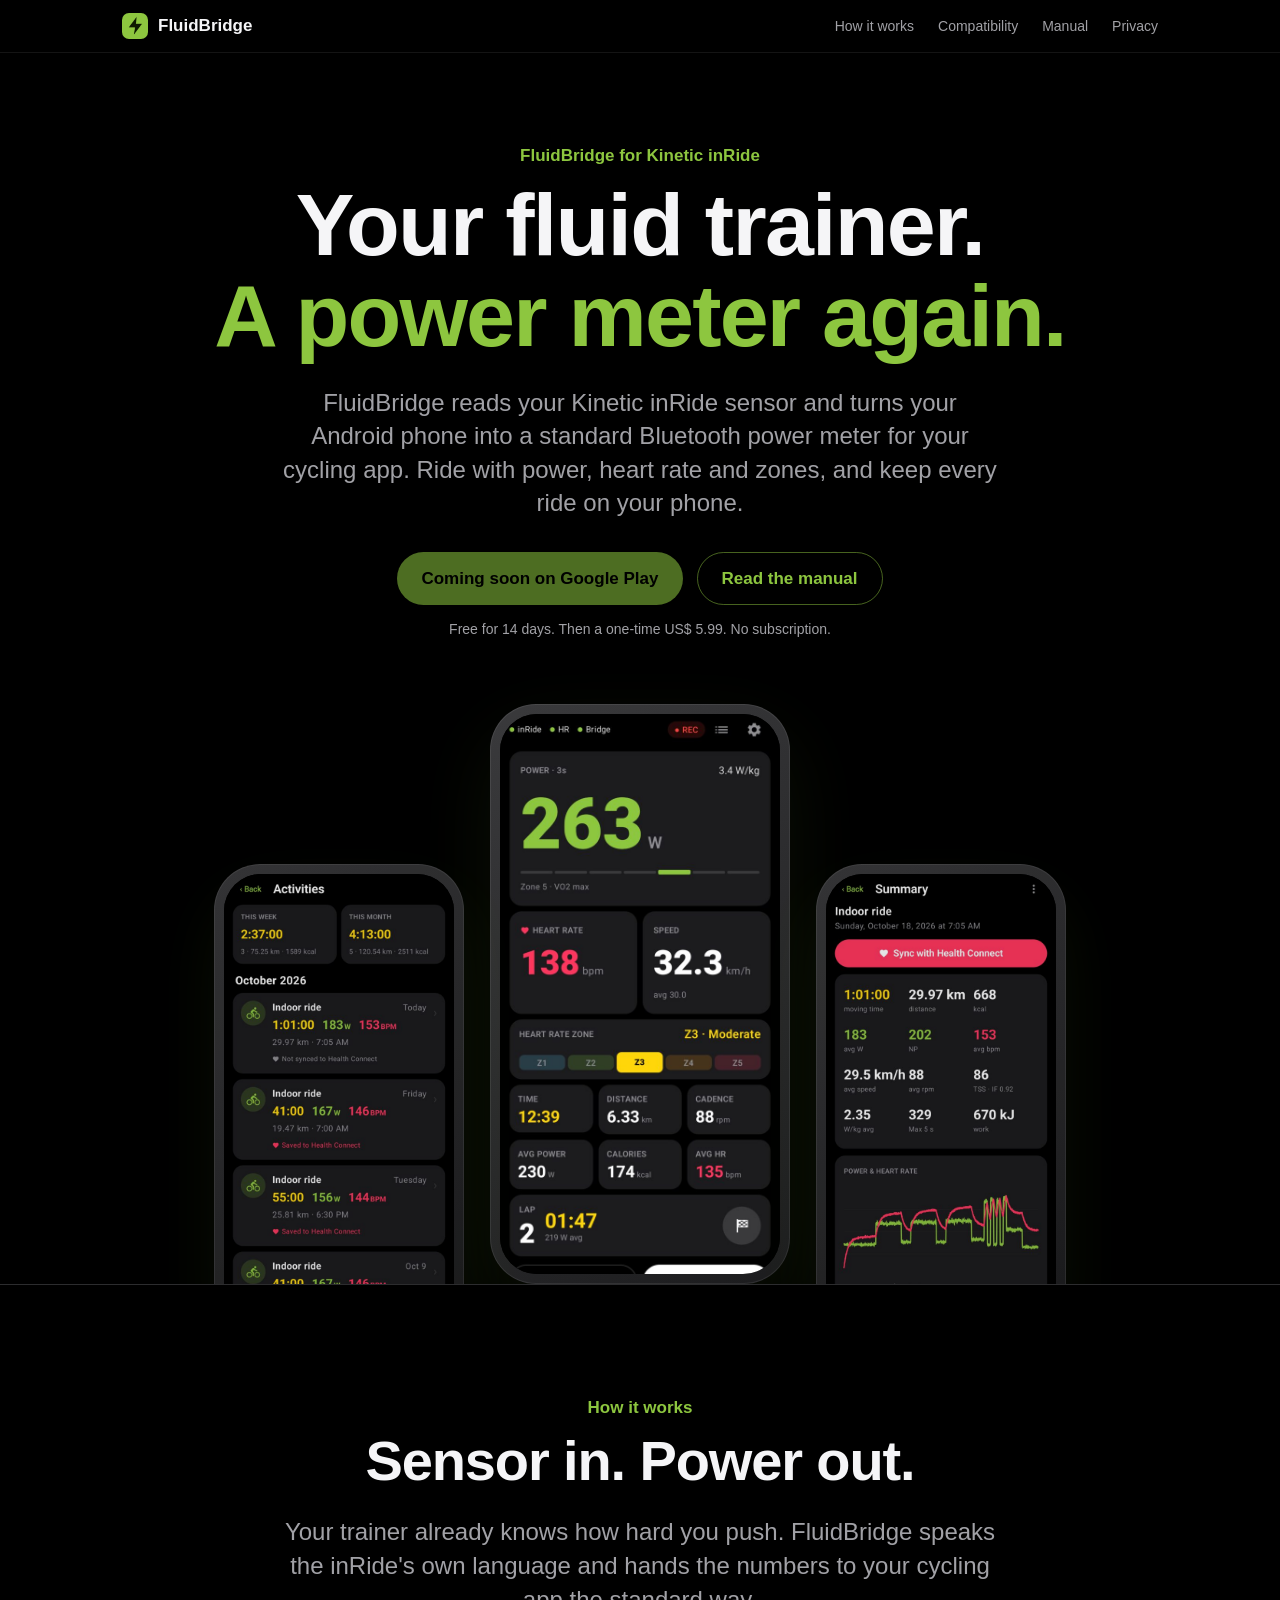
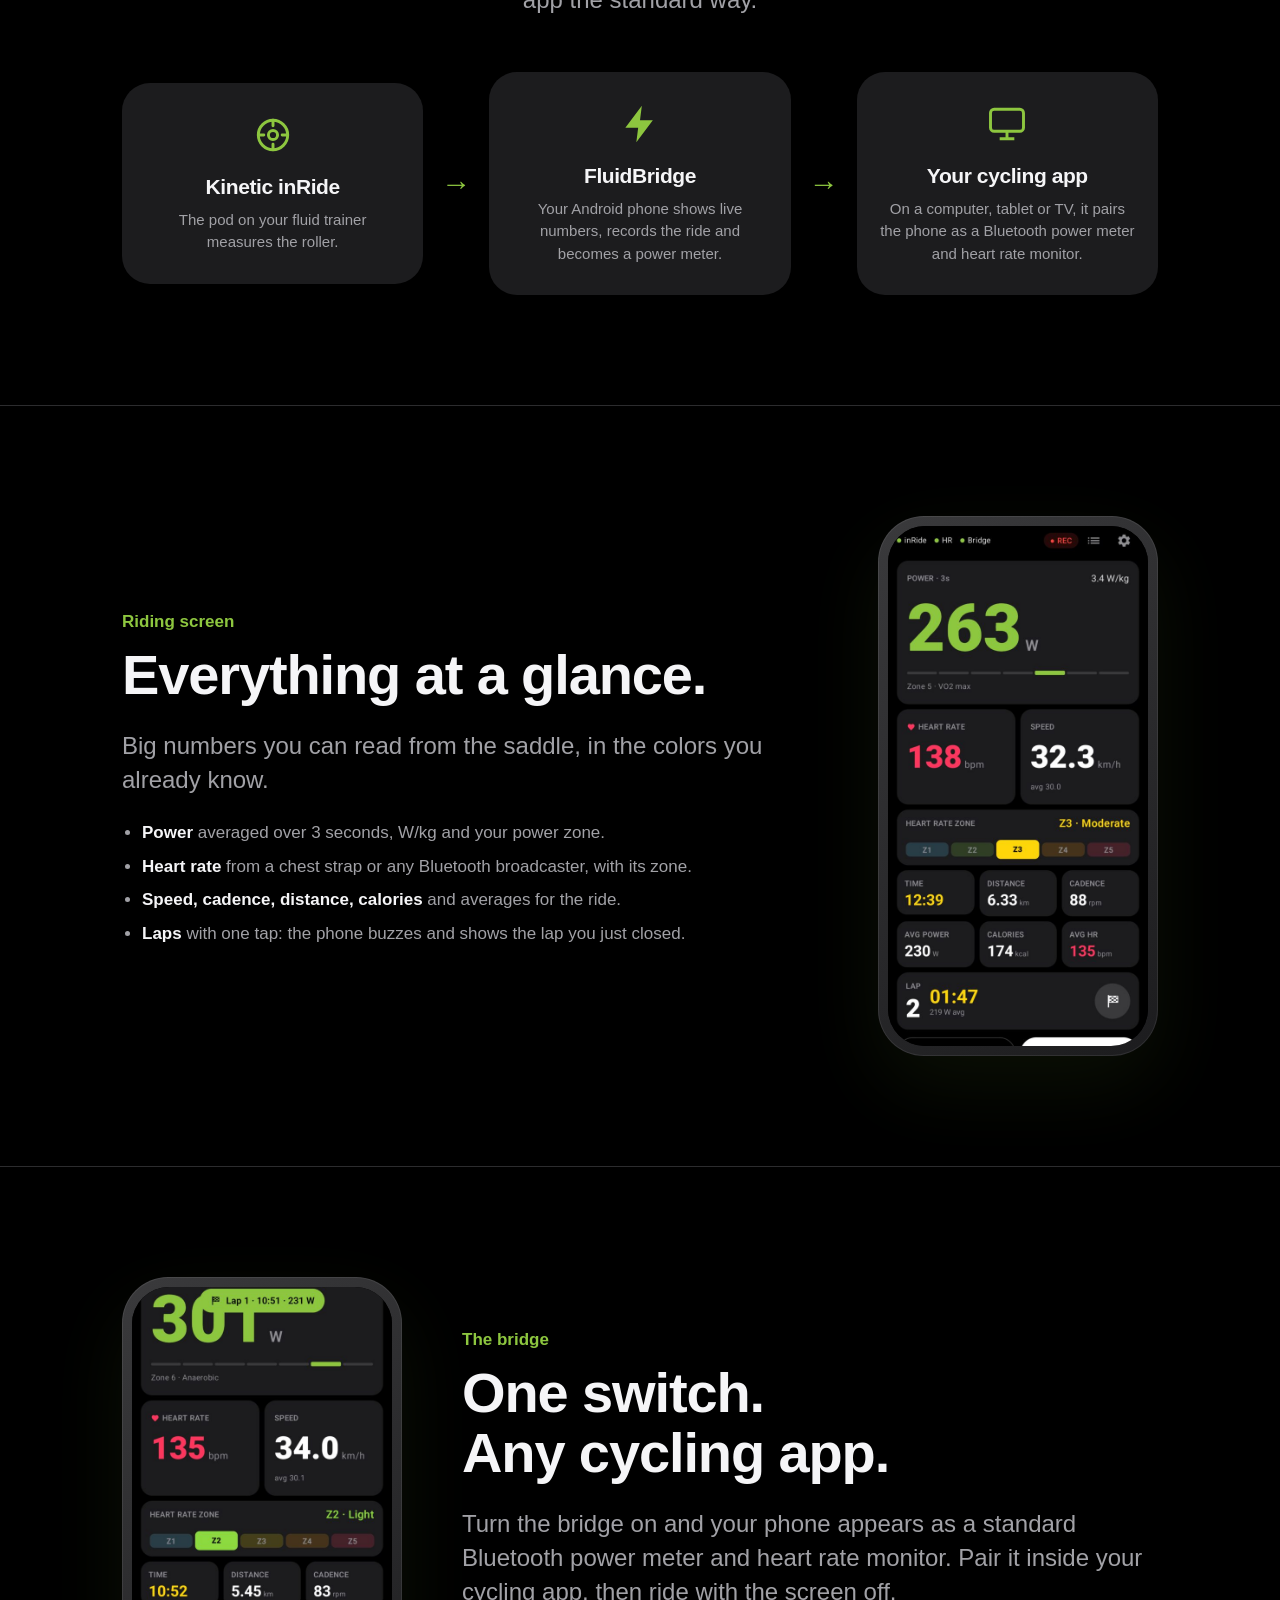
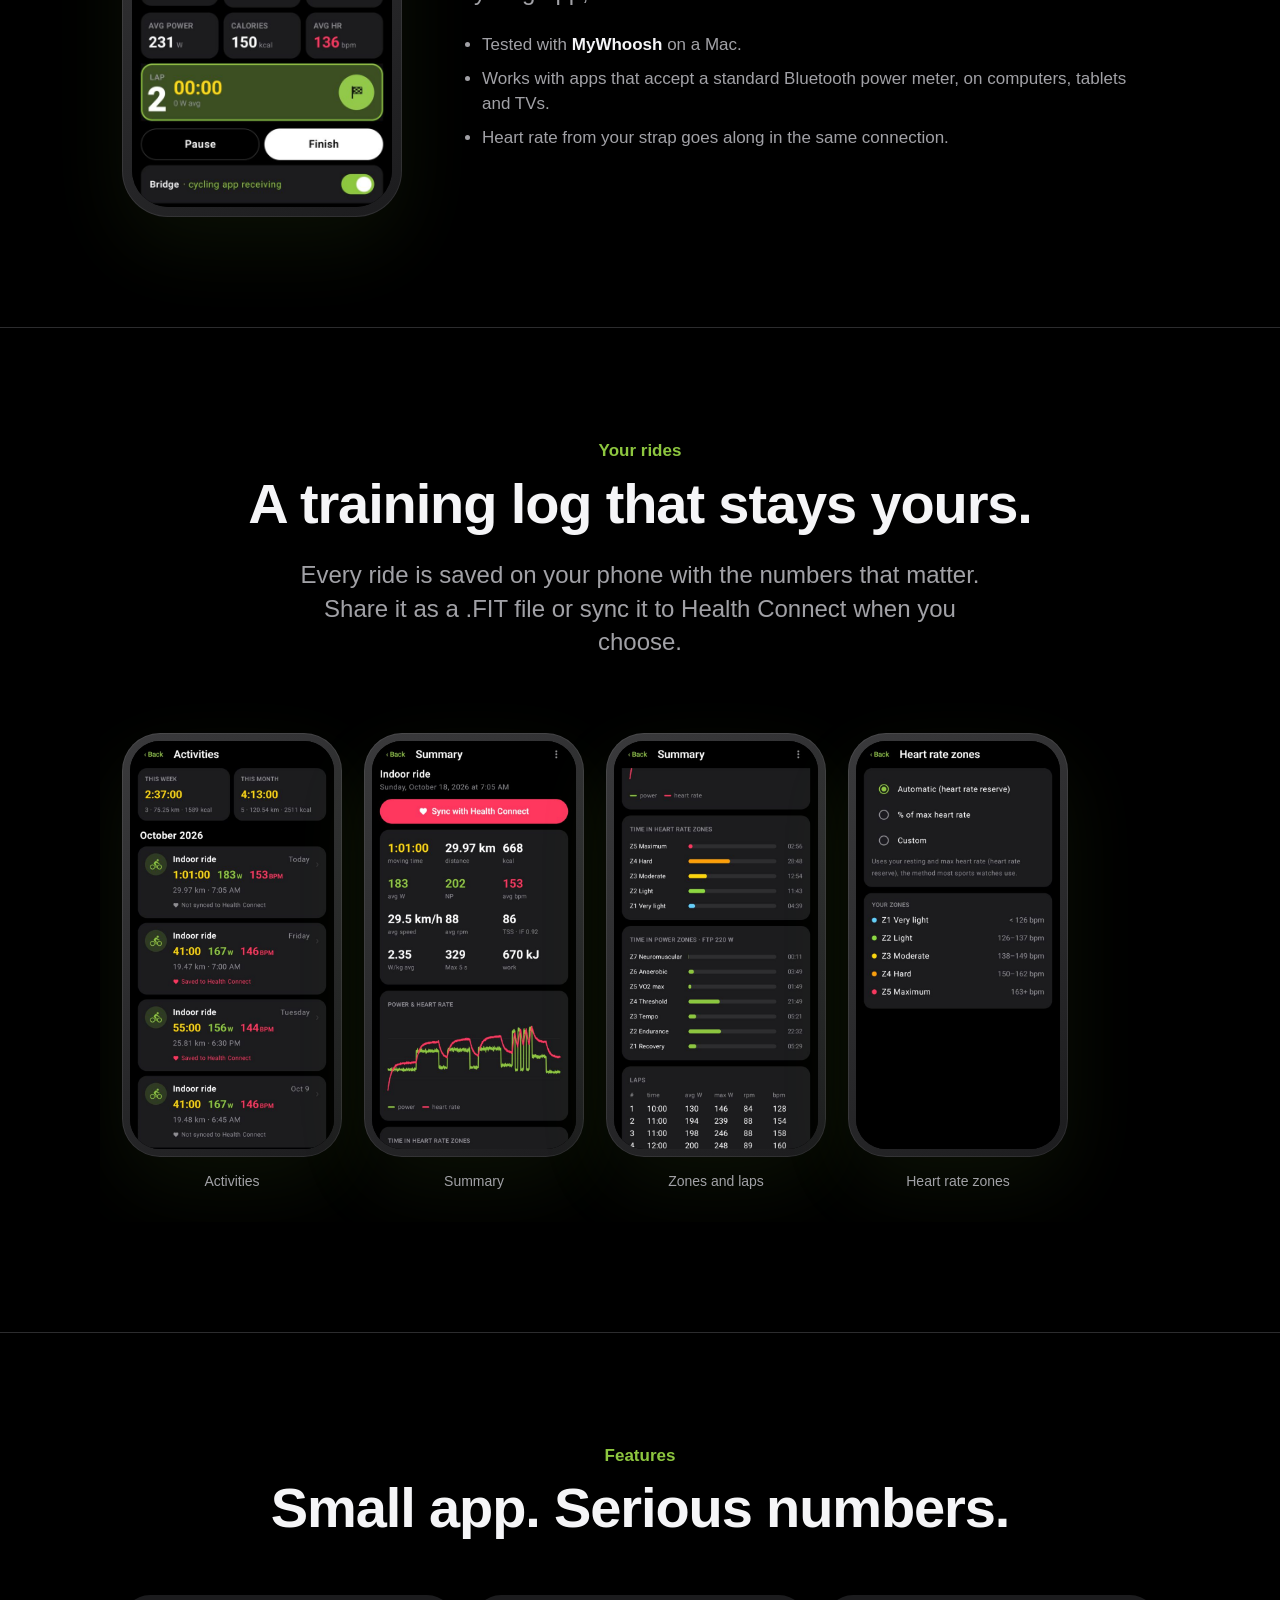
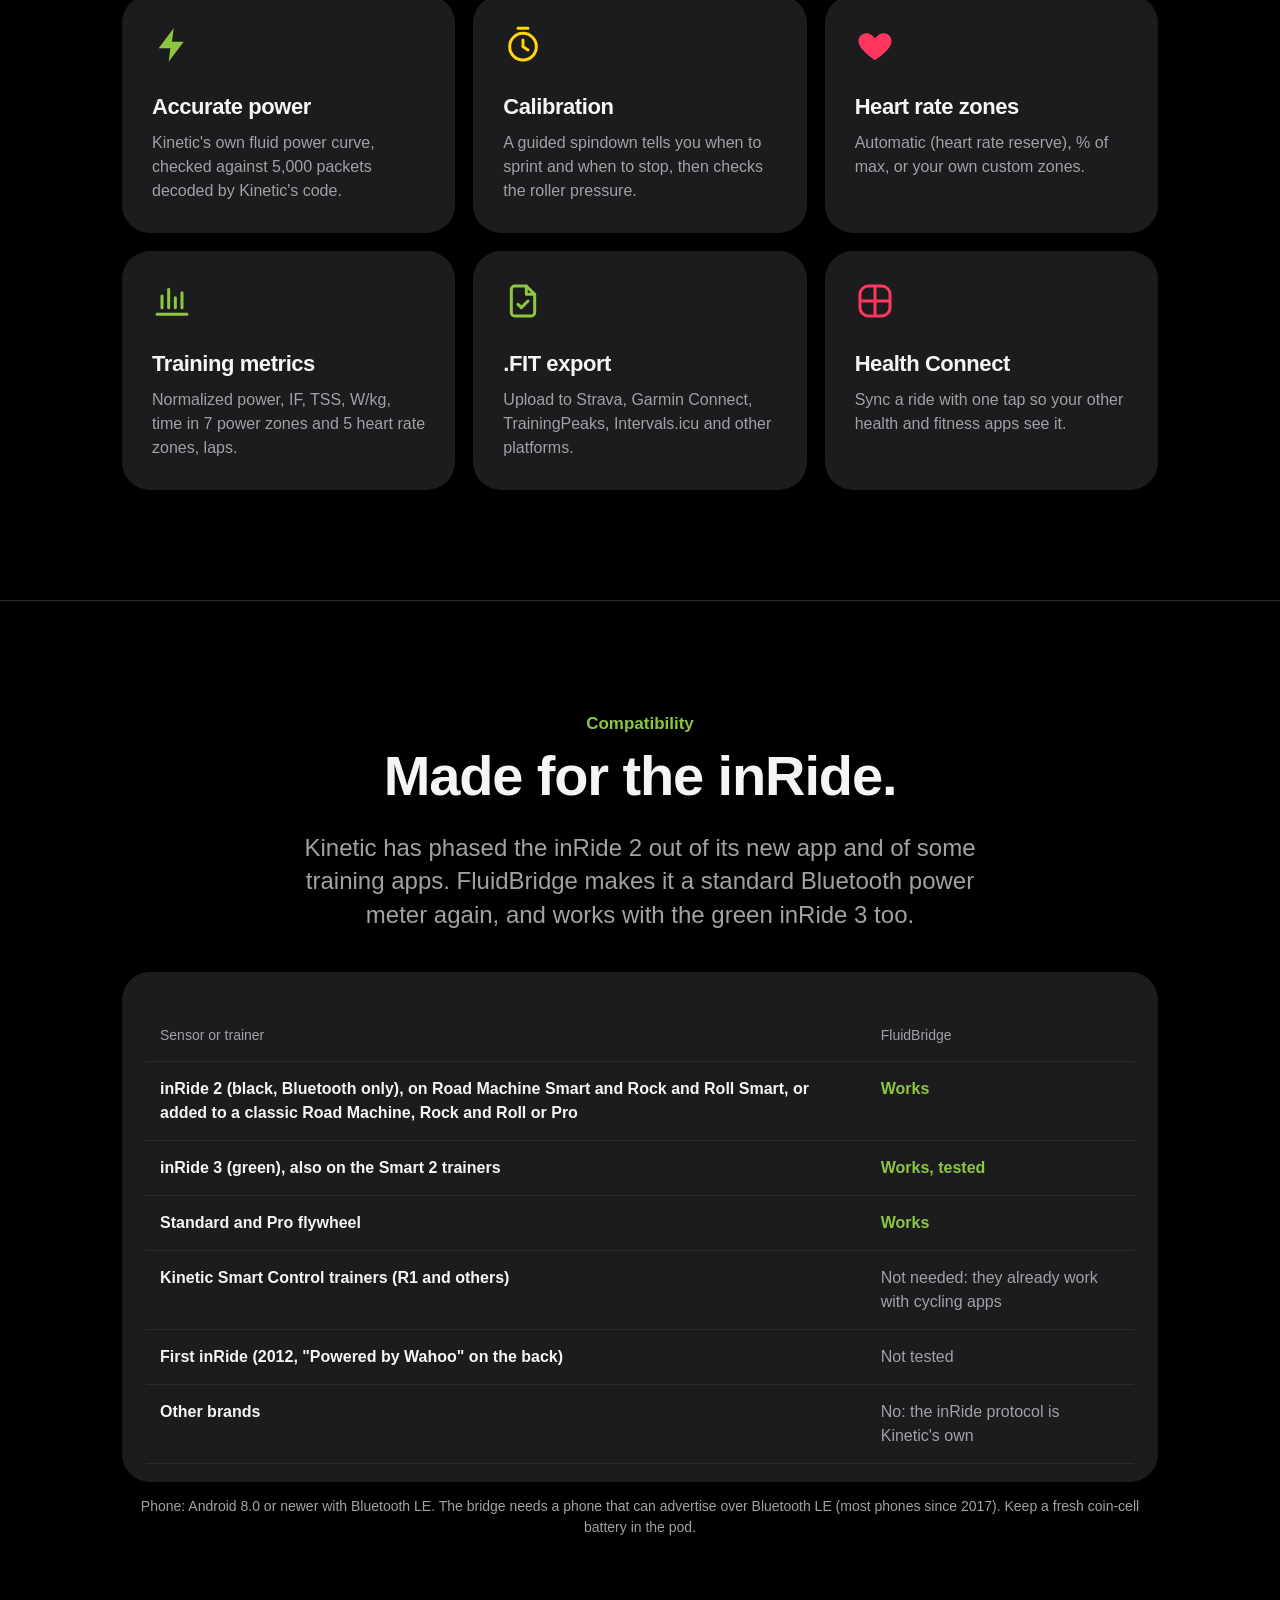
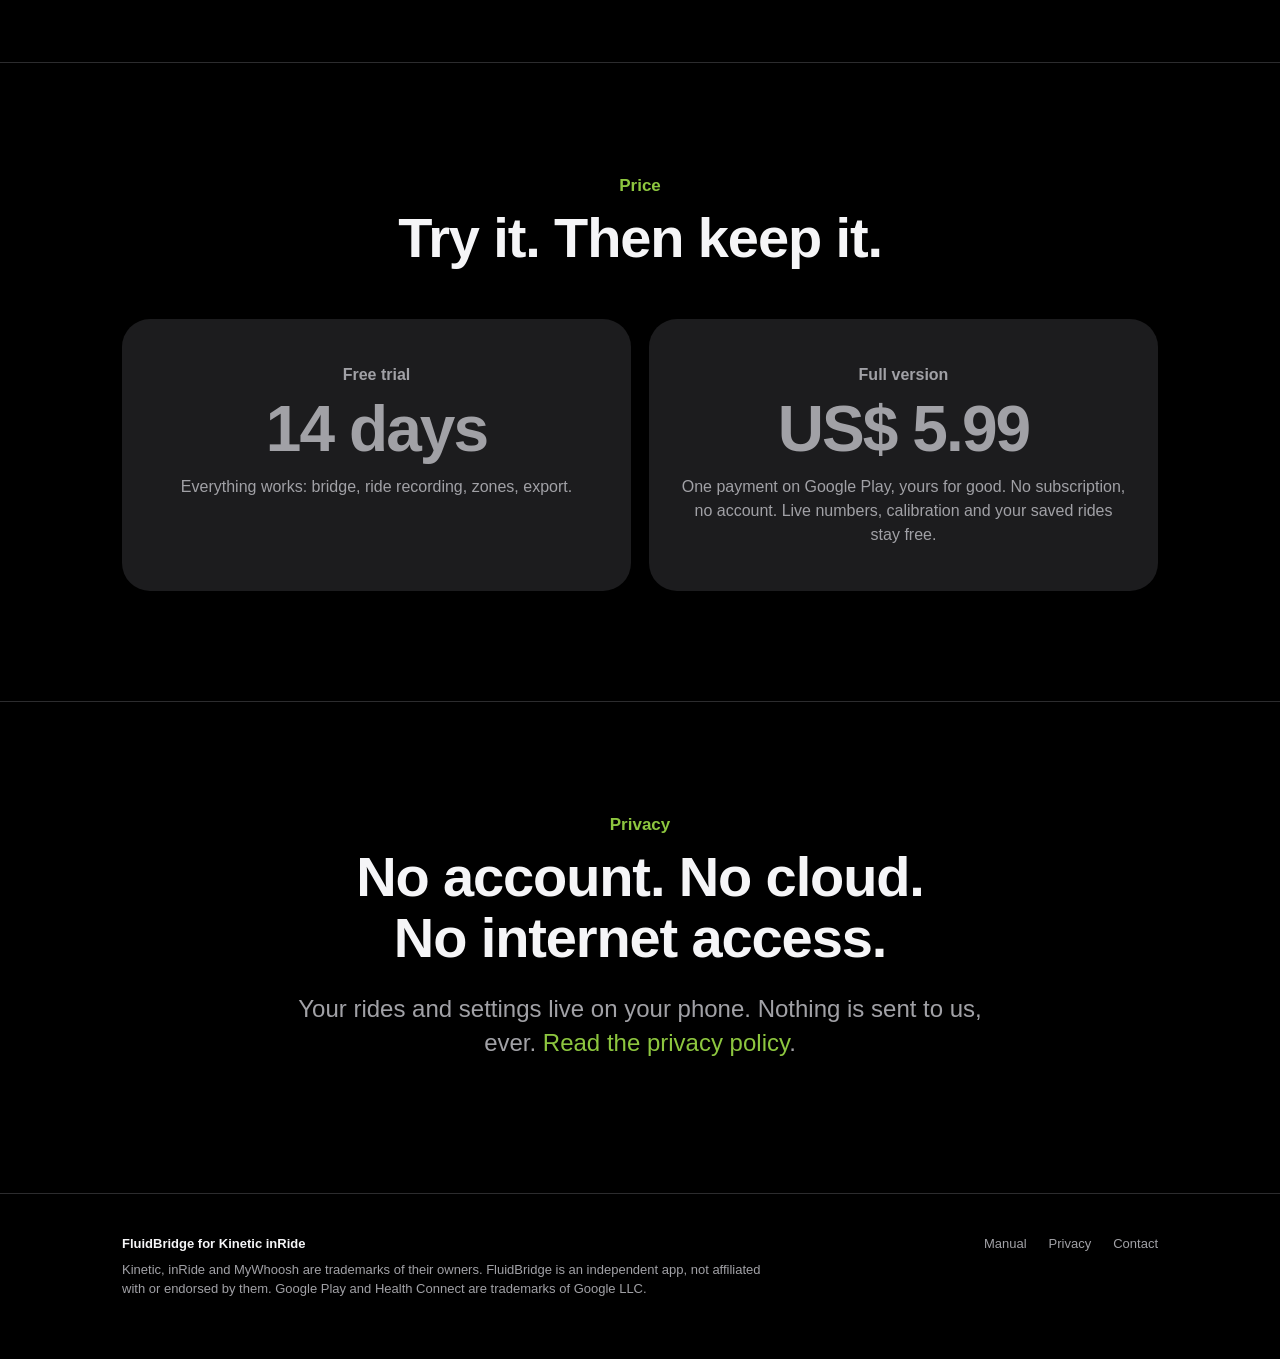
==== index.html @ 5c0e85ca "Public site: Apple-style landing, full user manual with screenshots, privacy policy (GitHub Pages) C" ====
<!doctype html>
<html lang="en">
<head>
<meta charset="utf-8">
<meta name="viewport" content="width=device-width, initial-scale=1">
<title>FluidBridge for Kinetic inRide</title>
<meta name="description" content="Turn your Kinetic inRide fluid trainer into a Bluetooth power meter for any cycling app, and record your indoor rides. Android. No account, no cloud.">
<meta property="og:title" content="FluidBridge for Kinetic inRide">
<meta property="og:description" content="Your Kinetic inRide, a power meter again. Bridge to any cycling app and record your indoor rides.">
<meta property="og:image" content="assets/img/og.jpg">
<meta name="theme-color" content="#000000">
<link rel="icon" href="assets/img/favicon.png">
<link rel="apple-touch-icon" href="assets/img/icon-180.png">
<link rel="stylesheet" href="assets/style.css">
</head>
<body>

<header class="nav">
  <div class="wrap">
    <a class="brand" href="./"><img src="assets/img/icon-180.png" alt="">FluidBridge</a>
    <nav class="links">
      <a class="wide" href="#how">How it works</a>
      <a class="wide" href="#compatibility">Compatibility</a>
      <a href="manual.html">Manual</a>
      <a href="privacy.html">Privacy</a>
    </nav>
  </div>
</header>

<main>
  <section class="hero center">
    <div class="wrap">
      <p class="eyebrow">FluidBridge for Kinetic inRide</p>
      <h1 class="display">Your fluid trainer.<br><span class="green">A power meter again.</span></h1>
      <p class="lead">FluidBridge reads your Kinetic inRide sensor and turns your Android phone into a standard Bluetooth
        power meter for your cycling app. Ride with power, heart rate and zones, and keep every ride on your phone.</p>
      <div class="actions">
        <a class="btn btn-green" aria-disabled="true">Coming soon on Google Play</a>
        <a class="btn btn-ghost" href="manual.html">Read the manual</a>
      </div>
      <p class="note">Free for 14 days. Then a one-time US$ 5.99. No subscription.</p>
      <div class="phones" aria-hidden="true">
        <div class="phone"><img src="assets/img/3-activities.jpg" alt=""></div>
        <div class="phone"><img src="assets/img/1-ride.jpg" alt=""></div>
        <div class="phone"><img src="assets/img/4-summary.jpg" alt=""></div>
      </div>
    </div>
  </section>

  <section id="how" class="center">
    <div class="wrap">
      <p class="eyebrow">How it works</p>
      <h2 class="headline">Sensor in. Power out.</h2>
      <p class="lead">Your trainer already knows how hard you push. FluidBridge speaks the inRide's own language and
        hands the numbers to your cycling app the standard way.</p>
      <div class="flow">
        <div class="node">
          <svg viewBox="0 0 24 24" fill="none" stroke="#8dc63f" stroke-width="1.6" stroke-linecap="round" aria-hidden="true"><circle cx="12" cy="12" r="8"/><circle cx="12" cy="12" r="2.5"/><path d="M12 4v3M12 17v3M4 12h3M17 12h3"/></svg>
          <h3>Kinetic inRide</h3>
          <p>The pod on your fluid trainer measures the roller.</p>
        </div>
        <div class="arrow" aria-hidden="true">→</div>
        <div class="node">
          <svg viewBox="0 0 24 24" fill="#8dc63f" aria-hidden="true"><path d="M13 2L4 14h7l-1 8 9-12h-7z"/></svg>
          <h3>FluidBridge</h3>
          <p>Your Android phone shows live numbers, records the ride and becomes a power meter.</p>
        </div>
        <div class="arrow" aria-hidden="true">→</div>
        <div class="node">
          <svg viewBox="0 0 24 24" fill="none" stroke="#8dc63f" stroke-width="1.6" stroke-linejoin="round" aria-hidden="true"><rect x="3" y="4" width="18" height="12" rx="2"/><path d="M8 20h8M12 16v4"/></svg>
          <h3>Your cycling app</h3>
          <p>On a computer, tablet or TV, it pairs the phone as a Bluetooth power meter and heart rate monitor.</p>
        </div>
      </div>
    </div>
  </section>

  <section>
    <div class="wrap split">
      <div>
        <p class="eyebrow">Riding screen</p>
        <h2 class="headline">Everything at a glance.</h2>
        <p class="lead">Big numbers you can read from the saddle, in the colors you already know.</p>
        <ul>
          <li><strong class="green">Power</strong> averaged over 3 seconds, W/kg and your power zone.</li>
          <li><strong class="heart">Heart rate</strong> from a chest strap or any Bluetooth broadcaster, with its zone.</li>
          <li><strong>Speed, cadence, distance, calories</strong> and averages for the ride.</li>
          <li><strong class="yellow">Laps</strong> with one tap: the phone buzzes and shows the lap you just closed.</li>
        </ul>
      </div>
      <div class="phone"><img src="assets/img/1-ride.jpg" alt="Riding screen: 263 W in zone 5, heart rate 138 bpm in zone 3, speed, time and lap"></div>
    </div>
  </section>

  <section>
    <div class="wrap split reverse">
      <div class="phone"><img src="assets/img/2-lap-bridge.jpg" alt="Lap card and the bridge switch showing a cycling app receiving"></div>
      <div>
        <p class="eyebrow">The bridge</p>
        <h2 class="headline">One switch.<br>Any cycling app.</h2>
        <p class="lead">Turn the bridge on and your phone appears as a standard Bluetooth power meter and heart rate
          monitor. Pair it inside your cycling app, then ride with the screen off.</p>
        <ul>
          <li>Tested with <strong>MyWhoosh</strong> on a Mac.</li>
          <li>Works with apps that accept a standard Bluetooth power meter, on computers, tablets and TVs.</li>
          <li>Heart rate from your strap goes along in the same connection.</li>
        </ul>
      </div>
    </div>
  </section>

  <section class="center">
    <div class="wrap">
      <p class="eyebrow">Your rides</p>
      <h2 class="headline">A training log that stays yours.</h2>
      <p class="lead">Every ride is saved on your phone with the numbers that matter. Share it as a .FIT file or sync it
        to Health Connect when you choose.</p>
      <div class="gallery">
        <figure><div class="phone small"><img src="assets/img/3-activities.jpg" alt="Activities grouped by month"></div><figcaption>Activities</figcaption></figure>
        <figure><div class="phone small"><img src="assets/img/4-summary.jpg" alt="Ride summary with power and heart rate chart"></div><figcaption>Summary</figcaption></figure>
        <figure><div class="phone small"><img src="assets/img/5-zones.jpg" alt="Time in heart rate and power zones, laps"></div><figcaption>Zones and laps</figcaption></figure>
        <figure><div class="phone small"><img src="assets/img/zones.jpg" alt="Heart rate zone settings"></div><figcaption>Heart rate zones</figcaption></figure>
      </div>
    </div>
  </section>

  <section>
    <div class="wrap">
      <div class="center">
        <p class="eyebrow">Features</p>
        <h2 class="headline">Small app. Serious numbers.</h2>
      </div>
      <div class="grid">
        <div class="card">
          <svg class="icon" viewBox="0 0 24 24" fill="#8dc63f" aria-hidden="true"><path d="M13 2L4 14h7l-1 8 9-12h-7z"/></svg>
          <h3>Accurate power</h3>
          <p>Kinetic's own fluid power curve, checked against 5,000 packets decoded by Kinetic's code.</p>
        </div>
        <div class="card">
          <svg class="icon" viewBox="0 0 24 24" fill="none" stroke="#ffd60a" stroke-width="1.8" stroke-linecap="round" aria-hidden="true"><circle cx="12" cy="13" r="8"/><path d="M12 9v4l3 2M9 2h6"/></svg>
          <h3>Calibration</h3>
          <p>A guided spindown tells you when to sprint and when to stop, then checks the roller pressure.</p>
        </div>
        <div class="card">
          <svg class="icon" viewBox="0 0 24 24" fill="#ff375f" aria-hidden="true"><path d="M12 21s-7.5-4.6-9.5-9.3C1.2 8.4 3.3 5 6.8 5c2 0 3.6 1.1 5.2 3 1.6-1.9 3.2-3 5.2-3 3.5 0 5.6 3.4 4.3 6.7C19.5 16.4 12 21 12 21z"/></svg>
          <h3>Heart rate zones</h3>
          <p>Automatic (heart rate reserve), % of max, or your own custom zones.</p>
        </div>
        <div class="card">
          <svg class="icon" viewBox="0 0 24 24" fill="none" stroke="#8dc63f" stroke-width="1.8" stroke-linecap="round" aria-hidden="true"><path d="M3 20h18M6 16V9M10 16V5M14 16v-6M18 16v-9"/></svg>
          <h3>Training metrics</h3>
          <p>Normalized power, IF, TSS, W/kg, time in 7 power zones and 5 heart rate zones, laps.</p>
        </div>
        <div class="card">
          <svg class="icon" viewBox="0 0 24 24" fill="none" stroke="#8dc63f" stroke-width="1.8" stroke-linecap="round" stroke-linejoin="round" aria-hidden="true"><path d="M14 3H7a2 2 0 0 0-2 2v14a2 2 0 0 0 2 2h10a2 2 0 0 0 2-2V8z"/><path d="M14 3v5h5M9 14l2 2 4-4"/></svg>
          <h3>.FIT export</h3>
          <p>Upload to Strava, Garmin Connect, TrainingPeaks, Intervals.icu and other platforms.</p>
        </div>
        <div class="card">
          <svg class="icon" viewBox="0 0 24 24" fill="none" stroke="#ff375f" stroke-width="1.8" stroke-linecap="round" aria-hidden="true"><path d="M12 4v16M4 12h16"/><rect x="3" y="3" width="18" height="18" rx="5"/></svg>
          <h3>Health Connect</h3>
          <p>Sync a ride with one tap so your other health and fitness apps see it.</p>
        </div>
      </div>
    </div>
  </section>

  <section id="compatibility">
    <div class="wrap">
      <div class="center">
        <p class="eyebrow">Compatibility</p>
        <h2 class="headline">Made for the inRide.</h2>
        <p class="lead">Kinetic has phased the inRide 2 out of its new app and of some training apps. FluidBridge makes it
          a standard Bluetooth power meter again, and works with the green inRide 3 too.</p>
      </div>
      <div class="table-card">
        <table>
          <thead><tr><th>Sensor or trainer</th><th>FluidBridge</th></tr></thead>
          <tbody>
            <tr><td>inRide 2 (black, Bluetooth only), on Road Machine Smart and Rock and Roll Smart, or added to a classic Road Machine, Rock and Roll or Pro</td><td class="ok">Works</td></tr>
            <tr><td>inRide 3 (green), also on the Smart 2 trainers</td><td class="ok">Works, tested</td></tr>
            <tr><td>Standard and Pro flywheel</td><td class="ok">Works</td></tr>
            <tr><td>Kinetic Smart Control trainers (R1 and others)</td><td class="no">Not needed: they already work with cycling apps</td></tr>
            <tr><td>First inRide (2012, "Powered by Wahoo" on the back)</td><td class="no">Not tested</td></tr>
            <tr><td>Other brands</td><td class="no">No: the inRide protocol is Kinetic's own</td></tr>
          </tbody>
        </table>
      </div>
      <p class="note center">Phone: Android 8.0 or newer with Bluetooth LE. The bridge needs a phone that can advertise
        over Bluetooth LE (most phones since 2017). Keep a fresh coin-cell battery in the pod.</p>
    </div>
  </section>

  <section class="center">
    <div class="wrap">
      <p class="eyebrow">Price</p>
      <h2 class="headline">Try it. Then keep it.</h2>
      <div class="price">
        <div class="card">
          <p class="eyebrow">Free trial</p>
          <p class="big">14 days</p>
          <p>Everything works: bridge, ride recording, zones, export.</p>
        </div>
        <div class="card">
          <p class="eyebrow">Full version</p>
          <p class="big">US$ 5.99</p>
          <p>One payment on Google Play, yours for good. No subscription, no account.
            Live numbers, calibration and your saved rides stay free.</p>
        </div>
      </div>
    </div>
  </section>

  <section class="center">
    <div class="wrap">
      <p class="eyebrow">Privacy</p>
      <h2 class="headline">No account. No cloud.<br>No internet access.</h2>
      <p class="lead">Your rides and settings live on your phone. Nothing is sent to us, ever.
        <a href="privacy.html">Read the privacy policy</a>.</p>
    </div>
  </section>
</main>

<footer>
  <div class="wrap">
    <div>
      <strong style="color:#f5f5f7">FluidBridge for Kinetic inRide</strong>
      <p>Kinetic, inRide and MyWhoosh are trademarks of their owners. FluidBridge is an independent app, not affiliated
        with or endorsed by them. Google Play and Health Connect are trademarks of Google LLC.</p>
    </div>
    <nav>
      <a href="manual.html">Manual</a>
      <a href="privacy.html">Privacy</a>
      <a href="mailto:appssurround@gmail.com">Contact</a>
    </nav>
  </div>
</footer>
</body>
</html>
---- assets/style.css ----
/* FluidBridge site: Apple-style, black, in the app's colors. */
:root {
  --bg: #000;
  --card: #1c1c1e;
  --card-2: #2c2c2e;
  --line: #2c2c2e;
  --text: #f5f5f7;
  --muted: #a1a1a6;
  --green: #8dc63f;
  --green-dark: #0e1a00;
  --heart: #ff375f;
  --yellow: #ffd60a;
  --orange: #ff9f0a;
  --radius: 28px;
  --max: 1080px;
  --font: -apple-system, BlinkMacSystemFont, "SF Pro Display", "SF Pro Text", "Helvetica Neue", "Segoe UI", Roboto, Arial, sans-serif;
}

* { box-sizing: border-box; }
html { scroll-behavior: smooth; }
body {
  margin: 0;
  background: var(--bg);
  color: var(--text);
  font: 17px/1.5 var(--font);
  -webkit-font-smoothing: antialiased;
}
img { max-width: 100%; display: block; }
a { color: var(--green); text-decoration: none; }
a:hover { text-decoration: underline; }

.wrap { max-width: var(--max); margin: 0 auto; padding: 0 22px; }

/* Navigation */
.nav {
  position: sticky; top: 0; z-index: 10;
  background: rgba(0, 0, 0, 0.72);
  backdrop-filter: saturate(180%) blur(20px);
  -webkit-backdrop-filter: saturate(180%) blur(20px);
  border-bottom: 1px solid rgba(255, 255, 255, 0.08);
}
.nav .wrap { display: flex; align-items: center; height: 52px; gap: 26px; }
.brand { display: flex; align-items: center; gap: 10px; color: var(--text); font-weight: 600; font-size: 17px; }
.brand:hover { text-decoration: none; }
.brand img { width: 26px; height: 26px; border-radius: 7px; }
.nav .links { margin-left: auto; display: flex; gap: 24px; font-size: 14px; white-space: nowrap; }
.nav .links a { color: var(--muted); }
.nav .links a:hover, .nav .links a[aria-current="page"] { color: var(--text); text-decoration: none; }

/* Type */
h1, h2, h3 { letter-spacing: -0.02em; margin: 0; }
.eyebrow { color: var(--green); font-weight: 600; font-size: 17px; margin: 0 0 10px; }
.display { font-size: clamp(44px, 8vw, 88px); font-weight: 700; line-height: 1.04; }
.headline { font-size: clamp(32px, 5vw, 56px); font-weight: 700; line-height: 1.08; }
.lead { font-size: clamp(19px, 2.4vw, 24px); color: var(--muted); line-height: 1.4; max-width: 720px; }
.green { color: var(--green); }
.heart { color: var(--heart); }
.yellow { color: var(--yellow); }
.center { text-align: center; }
.center .lead { margin-left: auto; margin-right: auto; }

section { padding: 110px 0; }
section + section { border-top: 1px solid var(--line); }

/* Buttons */
.actions { display: flex; flex-wrap: wrap; gap: 14px; margin-top: 32px; }
.center .actions { justify-content: center; }
.btn {
  display: inline-flex; align-items: center; gap: 8px;
  padding: 13px 24px; border-radius: 980px;
  font-size: 17px; font-weight: 600;
}
.btn:hover { text-decoration: none; }
.btn-green { background: var(--green); color: #000; }
.btn-green:hover { background: #9ad44b; }
.btn-ghost { color: var(--green); border: 1px solid rgba(141, 198, 63, 0.5); }
.btn-ghost:hover { background: rgba(141, 198, 63, 0.1); }
.btn[aria-disabled="true"] { opacity: 0.55; cursor: default; }
.note { color: var(--muted); font-size: 14px; margin-top: 14px; }

/* Hero */
.hero { padding: 90px 0 0; overflow: hidden; }
.hero .phones { display: flex; justify-content: center; align-items: flex-end; gap: 26px; margin-top: 64px; }
.hero .phones .phone:nth-child(1), .hero .phones .phone:nth-child(3) { width: 250px; opacity: 0.9; margin-bottom: -60px; }
.hero .phones .phone:nth-child(2) { width: 300px; }

/* Phone frame */
.phone {
  width: 280px; flex: none;
  padding: 10px; border-radius: 46px;
  background: linear-gradient(145deg, #3a3a3c, #1c1c1e);
  box-shadow: 0 30px 80px rgba(141, 198, 63, 0.08), 0 0 0 1px rgba(255, 255, 255, 0.08) inset;
}
.phone img { border-radius: 37px; width: 100%; aspect-ratio: 1 / 2; object-fit: cover; object-position: top; background: #000; }
.phone.small { width: 220px; border-radius: 38px; padding: 8px; }
.phone.small img { border-radius: 30px; }

/* Flow diagram */
.flow { display: grid; grid-template-columns: 1fr auto 1fr auto 1fr; align-items: center; gap: 18px; margin-top: 56px; }
.flow .node { background: var(--card); border-radius: var(--radius); padding: 30px 22px; text-align: center; }
.flow .node svg { width: 44px; height: 44px; margin: 0 auto 14px; display: block; }
.flow .node h3 { font-size: 21px; }
.flow .node p { color: var(--muted); font-size: 15px; margin: 6px 0 0; }
.flow .arrow { color: var(--green); font-size: 30px; }

/* Feature grid */
.grid { display: grid; grid-template-columns: repeat(3, 1fr); gap: 18px; margin-top: 56px; }
.card { background: var(--card); border-radius: var(--radius); padding: 30px; }
.card h3 { font-size: 22px; margin-bottom: 8px; }
.card p { color: var(--muted); margin: 0; font-size: 16px; }
.card .icon { width: 40px; height: 40px; margin-bottom: 18px; }
.card.wide { grid-column: span 2; }

/* Split: text + phone */
.split { display: grid; grid-template-columns: 1fr auto; gap: 60px; align-items: center; }
.split.reverse { grid-template-columns: auto 1fr; }
.split ul { color: var(--muted); padding-left: 20px; }
.split li { margin: 8px 0; }
.split li strong { color: var(--text); }

/* Gallery */
.gallery { display: flex; gap: 22px; overflow-x: auto; padding: 50px 22px 30px; margin: 0 -22px; scroll-snap-type: x mandatory; }
.gallery figure { margin: 0; scroll-snap-align: center; }
.gallery figcaption { color: var(--muted); font-size: 14px; text-align: center; margin-top: 14px; }

/* Tables */
table { width: 100%; border-collapse: collapse; margin-top: 28px; font-size: 16px; }
th, td { text-align: left; padding: 15px 14px; border-bottom: 1px solid var(--line); vertical-align: top; }
th { color: var(--muted); font-weight: 500; font-size: 14px; }
td:first-child { font-weight: 600; }
.ok { color: var(--green); font-weight: 600; }
.no { color: var(--muted); }
.table-card { background: var(--card); border-radius: var(--radius); padding: 10px 24px 18px; margin-top: 40px; overflow-x: auto; }

/* Pricing */
.price { display: grid; grid-template-columns: 1fr 1fr; gap: 18px; margin-top: 50px; }
.price .card { text-align: center; padding: 44px 30px; }
.price .big { font-size: 64px; font-weight: 700; letter-spacing: -0.03em; line-height: 1; margin: 10px 0 14px; }

/* Long-form pages (manual, privacy) */
.doc { display: grid; grid-template-columns: 220px 1fr; gap: 60px; padding-top: 70px; padding-bottom: 110px; }
.toc { position: sticky; top: 80px; align-self: start; font-size: 14px; }
.toc a { display: block; color: var(--muted); padding: 5px 0; }
.toc a:hover { color: var(--text); text-decoration: none; }
.doc article { min-width: 0; }
.doc article h1 { font-size: clamp(36px, 5vw, 52px); margin-bottom: 14px; }
.doc article h2 { font-size: 30px; margin: 70px 0 16px; padding-top: 10px; }
.doc article h3 { font-size: 21px; margin: 34px 0 10px; }
.doc article p, .doc article li { color: #d2d2d7; }
.doc article strong { color: var(--text); }
.doc article li { margin: 7px 0; }
.doc .shots { display: flex; flex-wrap: wrap; gap: 22px; margin: 30px 0; }
.doc .shots figure { margin: 0; }
.doc .shots figcaption { color: var(--muted); font-size: 13px; text-align: center; margin-top: 10px; max-width: 220px; }
.callout { background: var(--card); border-radius: 18px; padding: 18px 22px; margin: 22px 0; color: #d2d2d7; }
.callout strong { color: var(--green); }
kbd { background: var(--card-2); border-radius: 6px; padding: 1px 7px; font: inherit; font-size: 0.92em; }

/* Footer */
footer { border-top: 1px solid var(--line); padding: 40px 0 60px; color: var(--muted); font-size: 13px; }
footer .wrap { display: flex; flex-wrap: wrap; gap: 14px 30px; justify-content: space-between; }
footer nav { display: flex; gap: 22px; }
footer nav a { color: var(--muted); }
footer p { margin: 6px 0 0; max-width: 640px; }

@media (max-width: 860px) {
  .grid { grid-template-columns: 1fr; }
  .card.wide { grid-column: auto; }
  .flow { grid-template-columns: 1fr; }
  .flow .arrow { transform: rotate(90deg); justify-self: center; }
  .split, .split.reverse { grid-template-columns: 1fr; }
  .split .phone { margin: 0 auto; }
  .price { grid-template-columns: 1fr; }
  .doc { grid-template-columns: 1fr; gap: 20px; }
  .toc { position: static; display: none; }
  .hero .phones .phone:nth-child(1), .hero .phones .phone:nth-child(3) { display: none; }
  .nav .links { gap: 16px; }
  .nav .links .wide { display: none; }
  section { padding: 80px 0; }
}
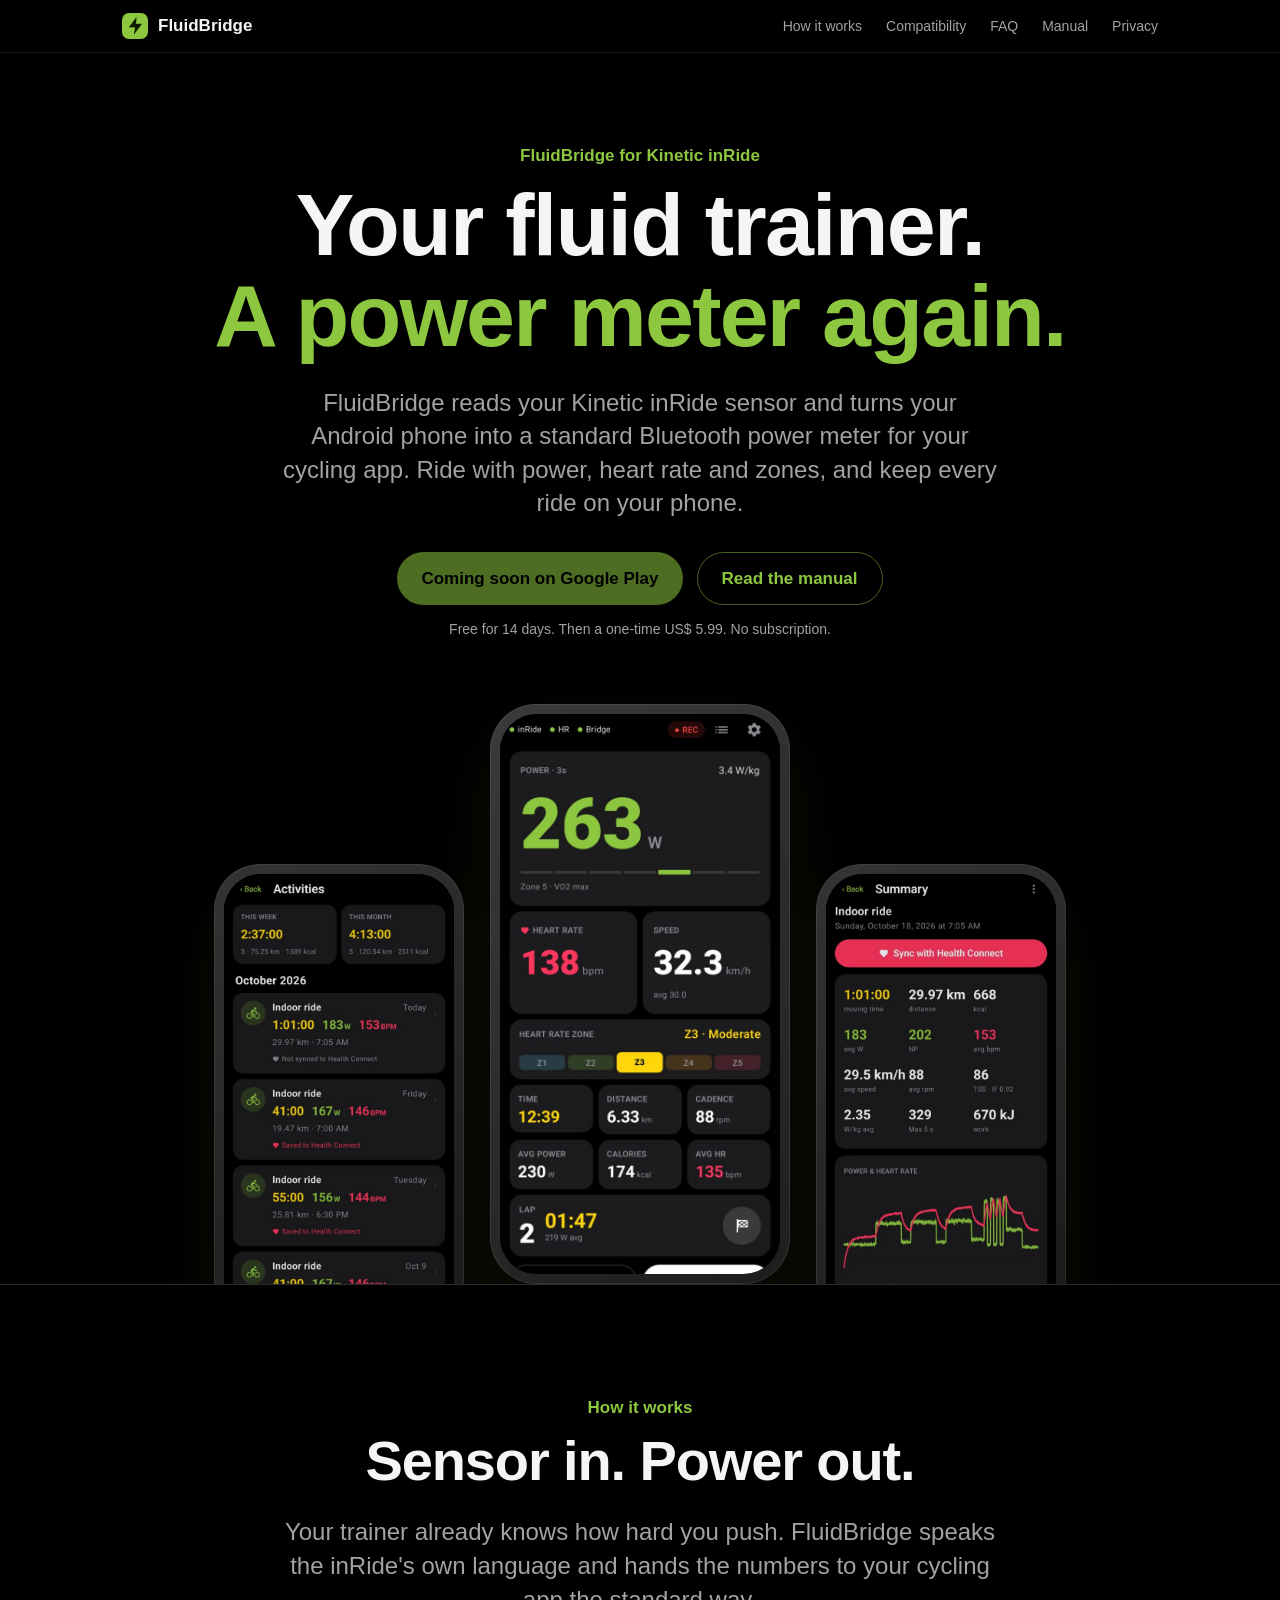
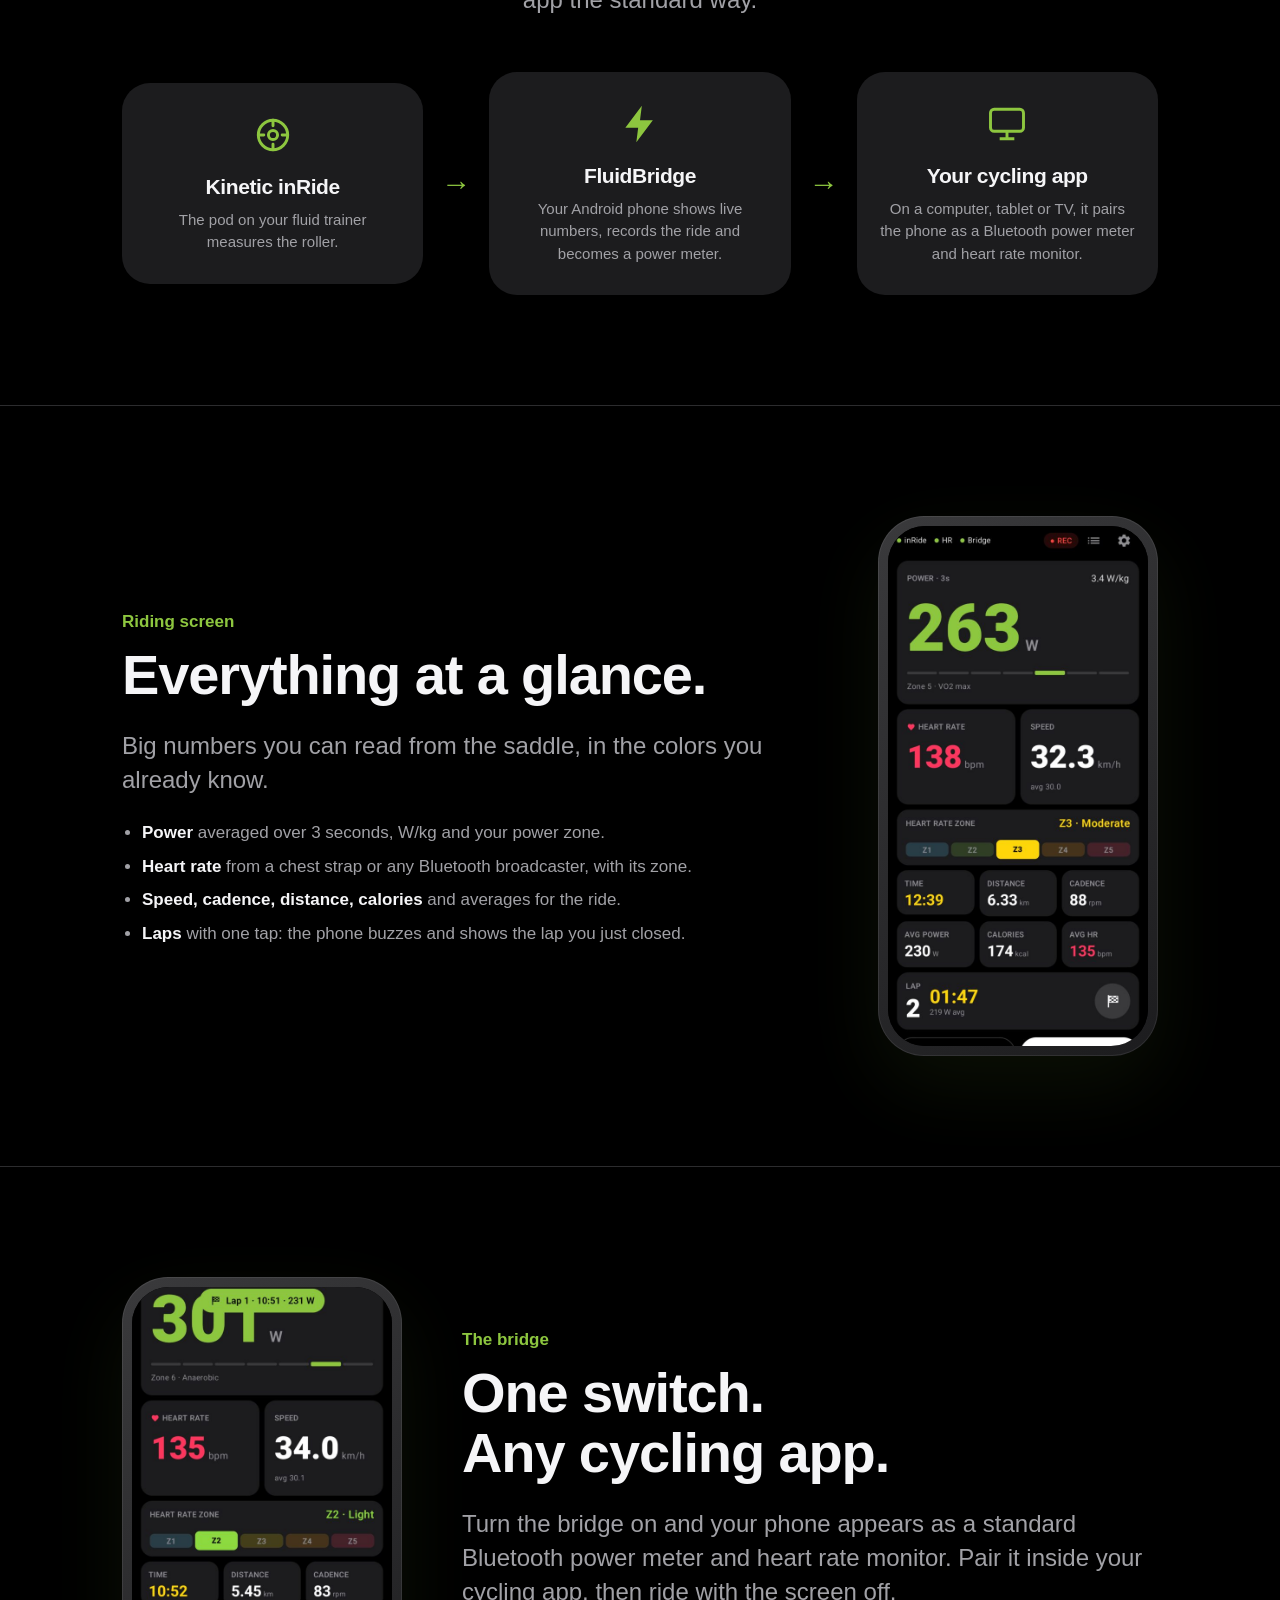
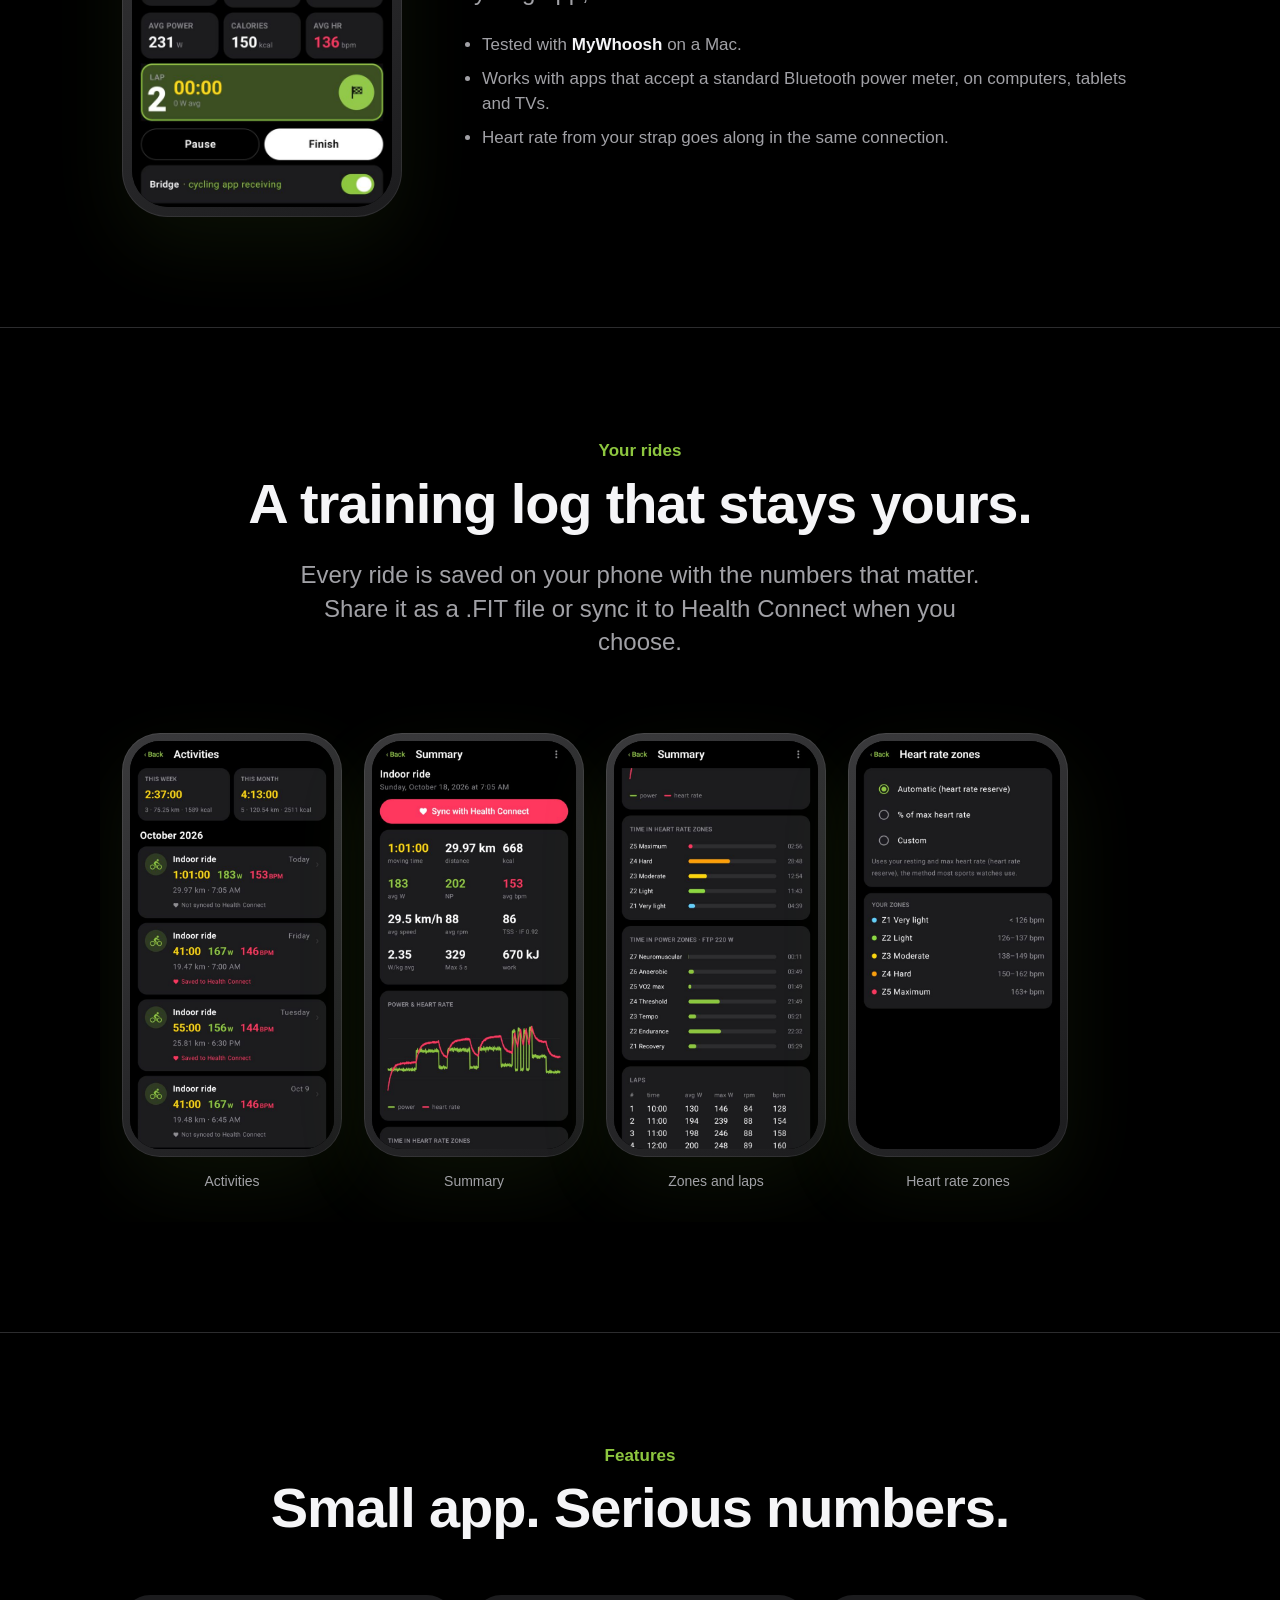
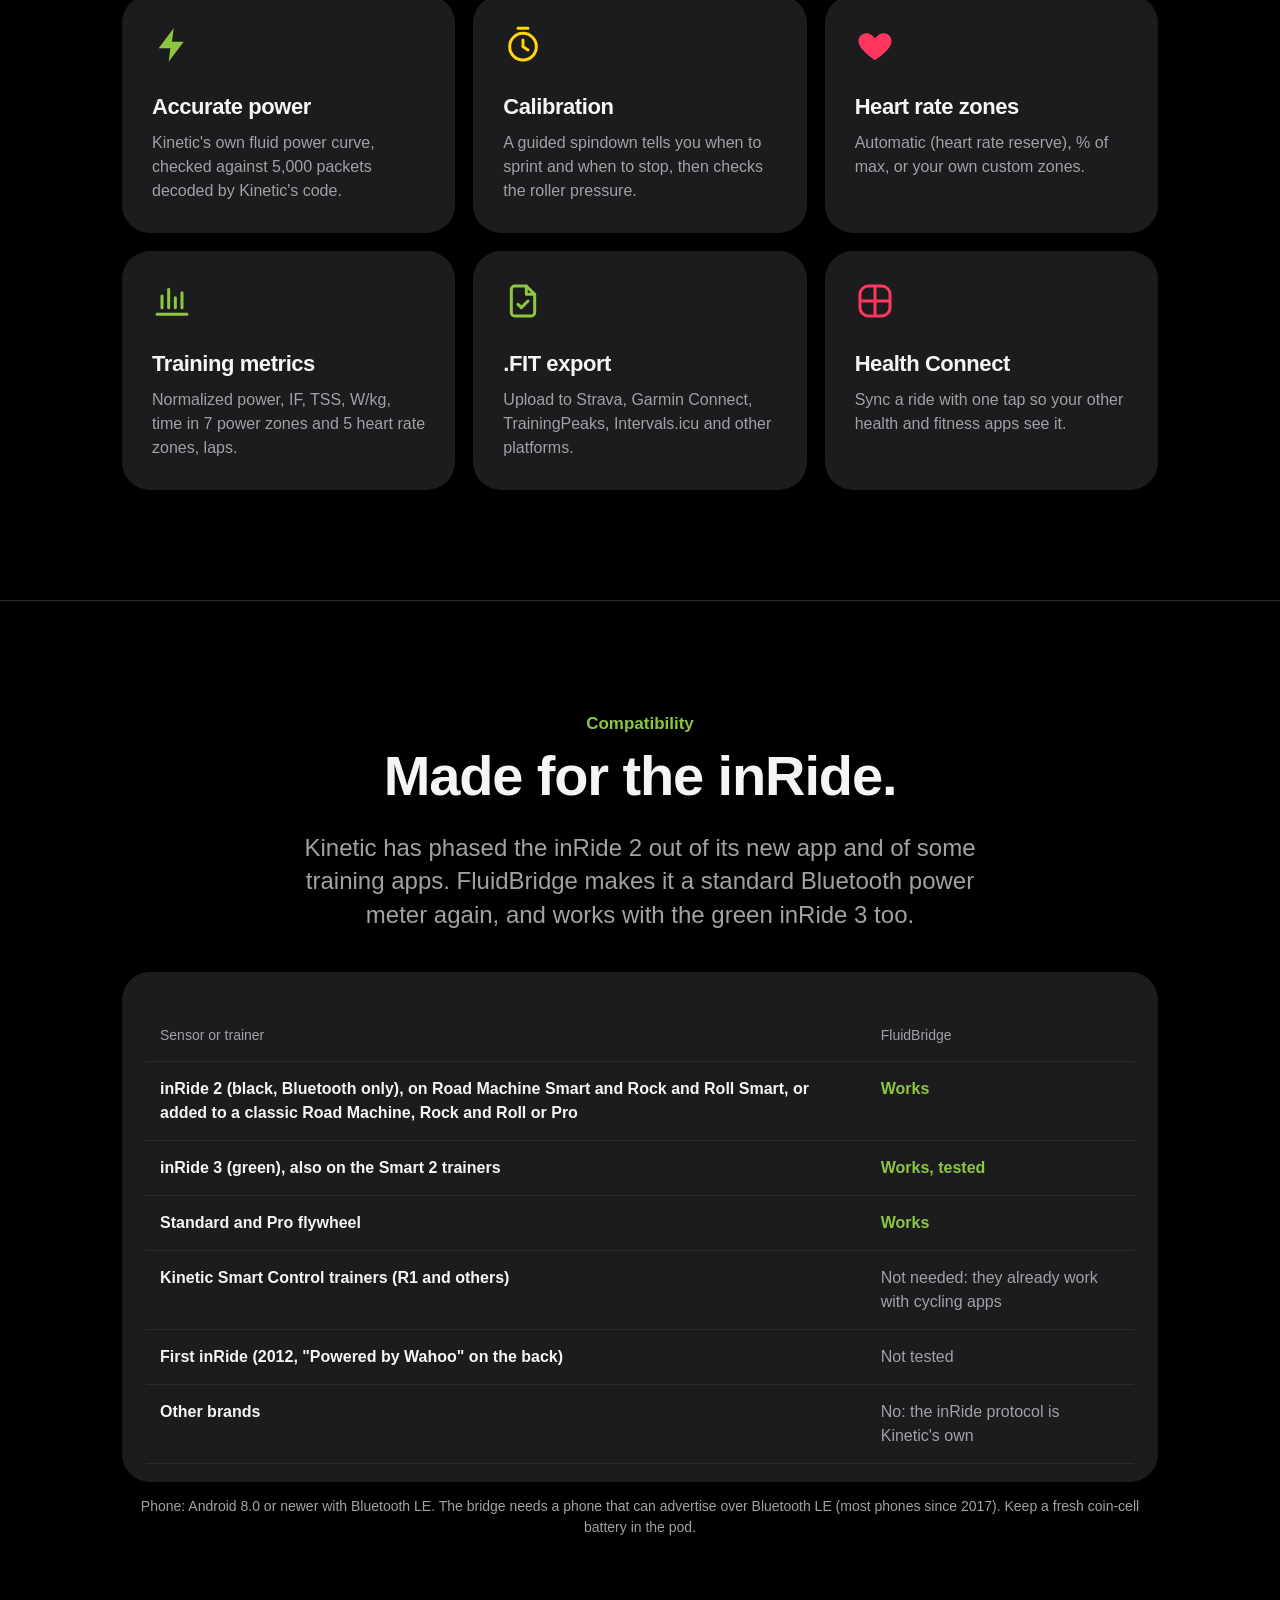
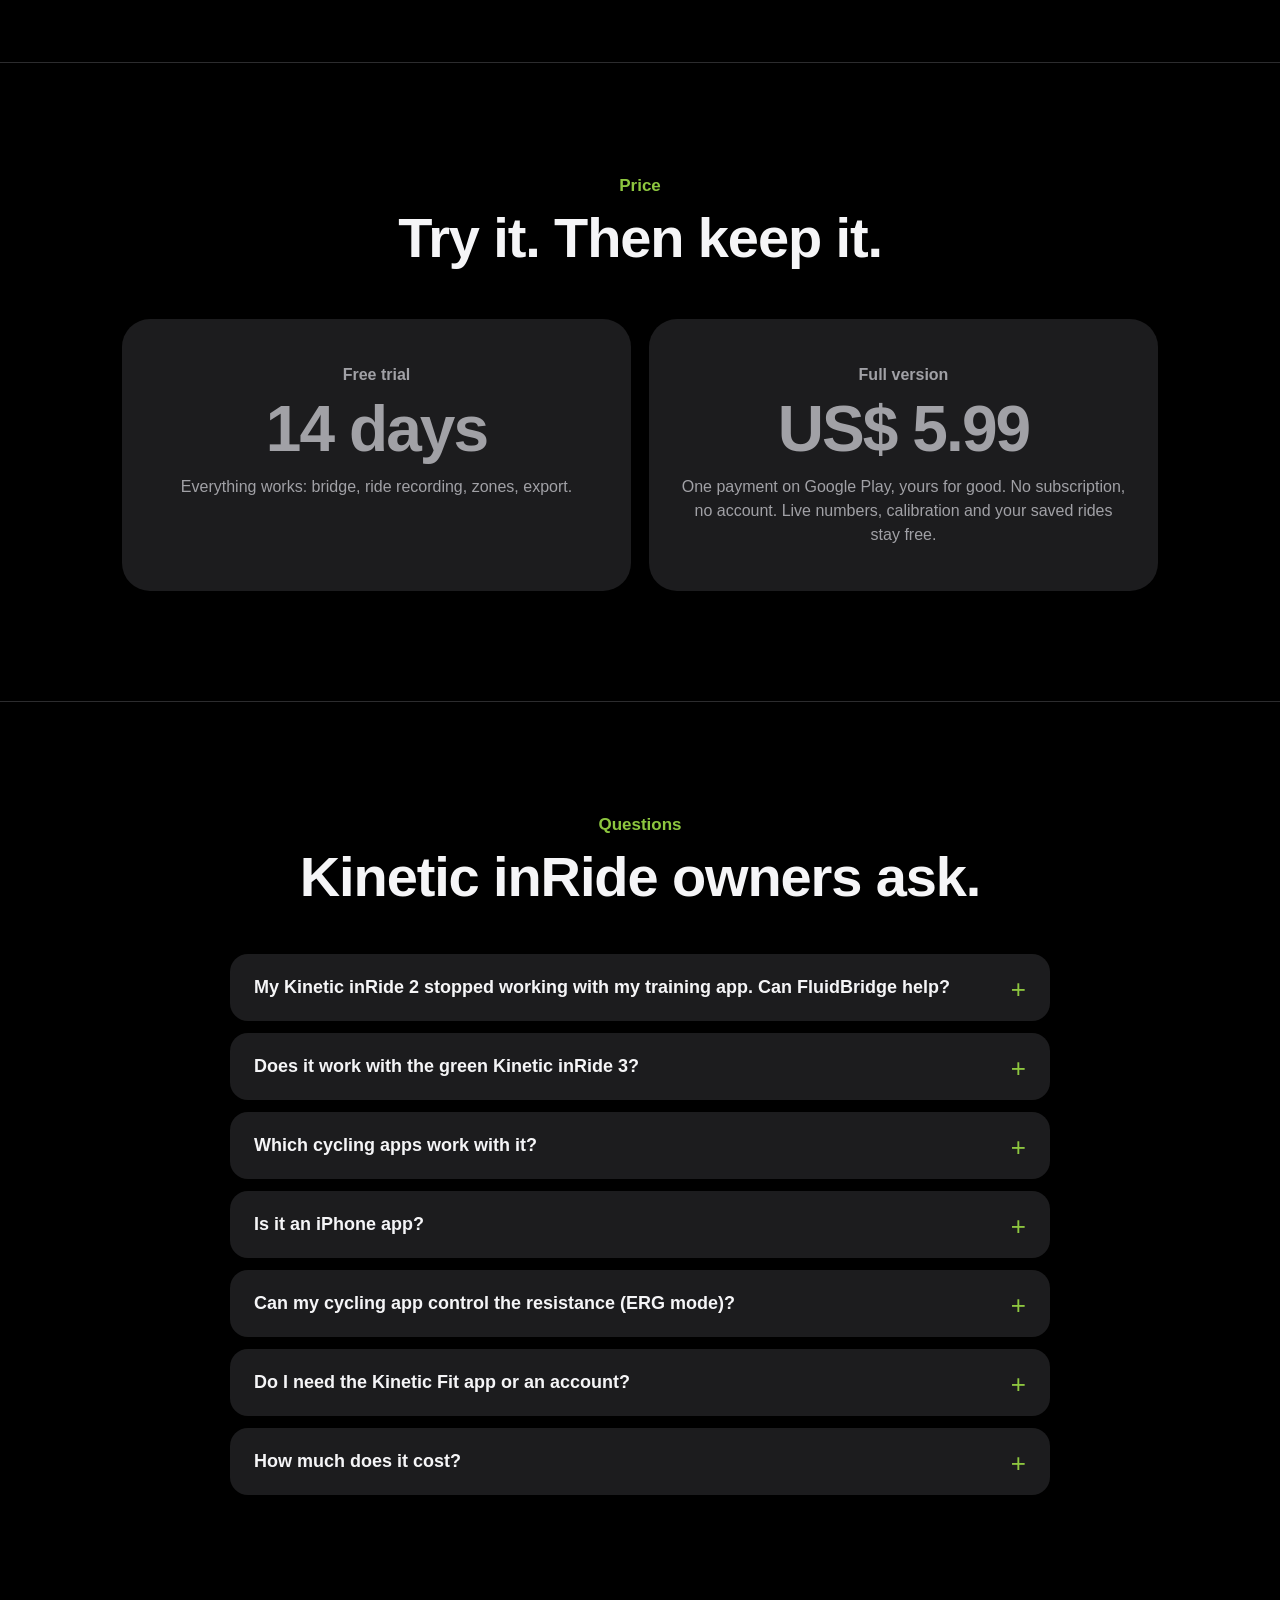
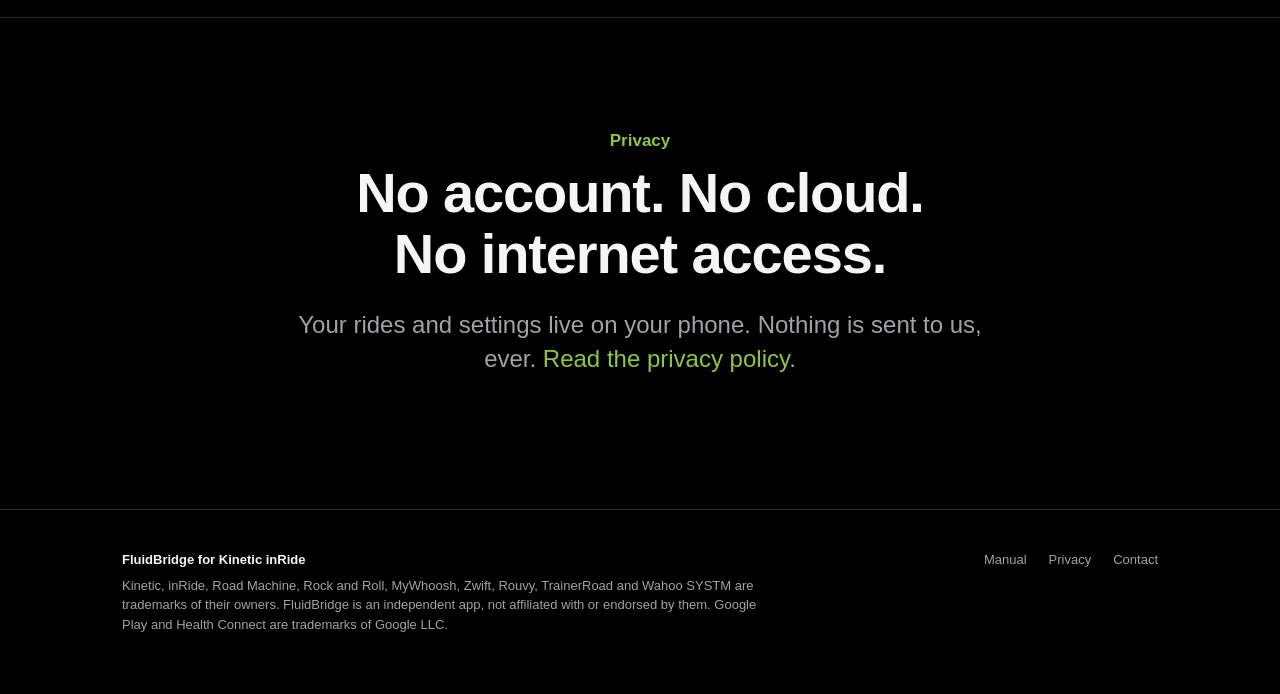
==== commit c1a7a509: "Site SEO: keyword titles and descriptions, canonical, Open Graph, JSON-LD (app + FAQ), FAQ section, " ====
--- a/index.html
+++ b/index.html
@@ -3,11 +3,17 @@
 <head>
 <meta charset="utf-8">
 <meta name="viewport" content="width=device-width, initial-scale=1">
-<title>FluidBridge for Kinetic inRide</title>
-<meta name="description" content="Turn your Kinetic inRide fluid trainer into a Bluetooth power meter for any cycling app, and record your indoor rides. Android. No account, no cloud.">
+<title>Kinetic inRide to Bluetooth Power Meter for Android | FluidBridge</title>
+<meta name="description" content="Make your Kinetic inRide 2 or inRide 3 work with your cycling app again. FluidBridge turns your Kinetic Road Machine or Rock and Roll fluid trainer into a standard Bluetooth power meter on Android, and records your indoor rides.">
+<link rel="canonical" href="https://andeamorim.github.io/fluidbridge/">
+<meta property="og:type" content="website">
+<meta property="og:url" content="https://andeamorim.github.io/fluidbridge/">
+<meta name="twitter:card" content="summary_large_image">
 <meta property="og:title" content="FluidBridge for Kinetic inRide">
 <meta property="og:description" content="Your Kinetic inRide, a power meter again. Bridge to any cycling app and record your indoor rides.">
-<meta property="og:image" content="assets/img/og.jpg">
+<meta property="og:image" content="https://andeamorim.github.io/fluidbridge/assets/img/og.jpg">
+<script type="application/ld+json">{"@context": "https://schema.org", "@type": "SoftwareApplication", "name": "FluidBridge for Kinetic inRide", "operatingSystem": "Android 8.0+", "applicationCategory": "HealthApplication", "url": "https://andeamorim.github.io/fluidbridge/", "description": "Turns the Kinetic inRide 2 and inRide 3 fluid trainer sensor into a standard Bluetooth power meter and heart rate monitor for cycling apps, and records indoor rides with power zones, heart rate zones and .FIT export.", "image": "https://andeamorim.github.io/fluidbridge/assets/img/og.jpg", "screenshot": ["https://andeamorim.github.io/fluidbridge/assets/img/1-ride.jpg", "https://andeamorim.github.io/fluidbridge/assets/img/4-summary.jpg"], "offers": {"@type": "Offer", "price": "5.99", "priceCurrency": "USD", "description": "14-day free trial, then a one-time purchase"}}</script>
+<script type="application/ld+json">{"@context": "https://schema.org", "@type": "FAQPage", "mainEntity": [{"@type": "Question", "name": "My Kinetic inRide 2 stopped working with my training app. Can FluidBridge help?", "acceptedAnswer": {"@type": "Answer", "text": "Yes. Kinetic has phased the inRide 2 out of its new app and of some third-party training apps. FluidBridge reads the inRide with Kinetic's own protocol and re-broadcasts your power, cadence and heart rate as a standard Bluetooth power meter and heart rate monitor, which cycling apps pair like any other sensor."}}, {"@type": "Question", "name": "Does it work with the green Kinetic inRide 3?", "acceptedAnswer": {"@type": "Answer", "text": "Yes, tested on a green inRide 3 on a Kinetic fluid trainer. It also works with the black inRide 2, the sensor of the first-generation Road Machine Smart and Rock and Roll Smart and of the inRide kit for classic Road Machine, Rock and Roll and Pro trainers."}}, {"@type": "Question", "name": "Which cycling apps work with it?", "acceptedAnswer": {"@type": "Answer", "text": "Any app that pairs a standard Bluetooth power meter (Cycling Power), on a computer, tablet, phone or TV, for example Zwift, MyWhoosh, Rouvy, TrainerRoad or Wahoo SYSTM. Tested with MyWhoosh on a Mac."}}, {"@type": "Question", "name": "Is it an iPhone app?", "acceptedAnswer": {"@type": "Answer", "text": "FluidBridge is an Android app (Android 8.0 or newer). Your cycling app can run on anything: Mac, Windows, iPad, iPhone, Apple TV or Android."}}, {"@type": "Question", "name": "Can my cycling app control the resistance (ERG mode)?", "acceptedAnswer": {"@type": "Answer", "text": "No. A fluid trainer cannot change its resistance, so FluidBridge is a power meter, not a smart trainer. Your cycling app shows your power and computes your virtual speed from it."}}, {"@type": "Question", "name": "Do I need the Kinetic Fit app or an account?", "acceptedAnswer": {"@type": "Answer", "text": "No. FluidBridge works on its own, with no account and no internet access. Close Kinetic Fit while you ride: the inRide talks to one app at a time."}}, {"@type": "Question", "name": "How much does it cost?", "acceptedAnswer": {"@type": "Answer", "text": "Everything is free for 14 days. Then a one-time purchase of US$ 5.99 on Google Play keeps the bridge and ride recording. No subscription."}}]}</script>
 <meta name="theme-color" content="#000000">
 <link rel="icon" href="assets/img/favicon.png">
 <link rel="apple-touch-icon" href="assets/img/icon-180.png">
@@ -21,6 +27,7 @@
     <nav class="links">
       <a class="wide" href="#how">How it works</a>
       <a class="wide" href="#compatibility">Compatibility</a>
+      <a class="wide" href="#faq">FAQ</a>
       <a href="manual.html">Manual</a>
       <a href="privacy.html">Privacy</a>
     </nav>
@@ -211,6 +218,45 @@
     </div>
   </section>
 
+  <section id="faq">
+    <div class="wrap">
+      <div class="center">
+        <p class="eyebrow">Questions</p>
+        <h2 class="headline">Kinetic inRide owners ask.</h2>
+      </div>
+      <div class="faqs">
+        <details class="faq">
+          <summary>My Kinetic inRide 2 stopped working with my training app. Can FluidBridge help?</summary>
+          <p>Yes. Kinetic has phased the inRide 2 out of its new app and of some third-party training apps. FluidBridge reads the inRide with Kinetic&#x27;s own protocol and re-broadcasts your power, cadence and heart rate as a standard Bluetooth power meter and heart rate monitor, which cycling apps pair like any other sensor.</p>
+        </details>
+        <details class="faq">
+          <summary>Does it work with the green Kinetic inRide 3?</summary>
+          <p>Yes, tested on a green inRide 3 on a Kinetic fluid trainer. It also works with the black inRide 2, the sensor of the first-generation Road Machine Smart and Rock and Roll Smart and of the inRide kit for classic Road Machine, Rock and Roll and Pro trainers.</p>
+        </details>
+        <details class="faq">
+          <summary>Which cycling apps work with it?</summary>
+          <p>Any app that pairs a standard Bluetooth power meter (Cycling Power), on a computer, tablet, phone or TV, for example Zwift, MyWhoosh, Rouvy, TrainerRoad or Wahoo SYSTM. Tested with MyWhoosh on a Mac.</p>
+        </details>
+        <details class="faq">
+          <summary>Is it an iPhone app?</summary>
+          <p>FluidBridge is an Android app (Android 8.0 or newer). Your cycling app can run on anything: Mac, Windows, iPad, iPhone, Apple TV or Android.</p>
+        </details>
+        <details class="faq">
+          <summary>Can my cycling app control the resistance (ERG mode)?</summary>
+          <p>No. A fluid trainer cannot change its resistance, so FluidBridge is a power meter, not a smart trainer. Your cycling app shows your power and computes your virtual speed from it.</p>
+        </details>
+        <details class="faq">
+          <summary>Do I need the Kinetic Fit app or an account?</summary>
+          <p>No. FluidBridge works on its own, with no account and no internet access. Close Kinetic Fit while you ride: the inRide talks to one app at a time.</p>
+        </details>
+        <details class="faq">
+          <summary>How much does it cost?</summary>
+          <p>Everything is free for 14 days. Then a one-time purchase of US$ 5.99 on Google Play keeps the bridge and ride recording. No subscription.</p>
+        </details>
+      </div>
+    </div>
+  </section>
+
   <section class="center">
     <div class="wrap">
       <p class="eyebrow">Privacy</p>
@@ -225,7 +271,7 @@
   <div class="wrap">
     <div>
       <strong style="color:#f5f5f7">FluidBridge for Kinetic inRide</strong>
-      <p>Kinetic, inRide and MyWhoosh are trademarks of their owners. FluidBridge is an independent app, not affiliated
+      <p>Kinetic, inRide, Road Machine, Rock and Roll, MyWhoosh, Zwift, Rouvy, TrainerRoad and Wahoo SYSTM are trademarks of their owners. FluidBridge is an independent app, not affiliated
         with or endorsed by them. Google Play and Health Connect are trademarks of Google LLC.</p>
     </div>
     <nav>
--- a/assets/style.css
+++ b/assets/style.css
@@ -156,6 +156,15 @@
 .callout strong { color: var(--green); }
 kbd { background: var(--card-2); border-radius: 6px; padding: 1px 7px; font: inherit; font-size: 0.92em; }
 
+/* FAQ */
+.faqs { max-width: 820px; margin: 46px auto 0; }
+.faq { background: var(--card); border-radius: 18px; padding: 0 24px; margin-bottom: 12px; }
+.faq summary { cursor: pointer; list-style: none; padding: 20px 30px 20px 0; font-weight: 600; font-size: 18px; position: relative; }
+.faq summary::-webkit-details-marker { display: none; }
+.faq summary::after { content: "+"; position: absolute; right: 0; top: 16px; color: var(--green); font-size: 26px; font-weight: 400; }
+.faq[open] summary::after { content: "−"; }
+.faq p { color: var(--muted); margin: 0; padding: 0 0 22px; }
+
 /* Footer */
 footer { border-top: 1px solid var(--line); padding: 40px 0 60px; color: var(--muted); font-size: 13px; }
 footer .wrap { display: flex; flex-wrap: wrap; gap: 14px 30px; justify-content: space-between; }
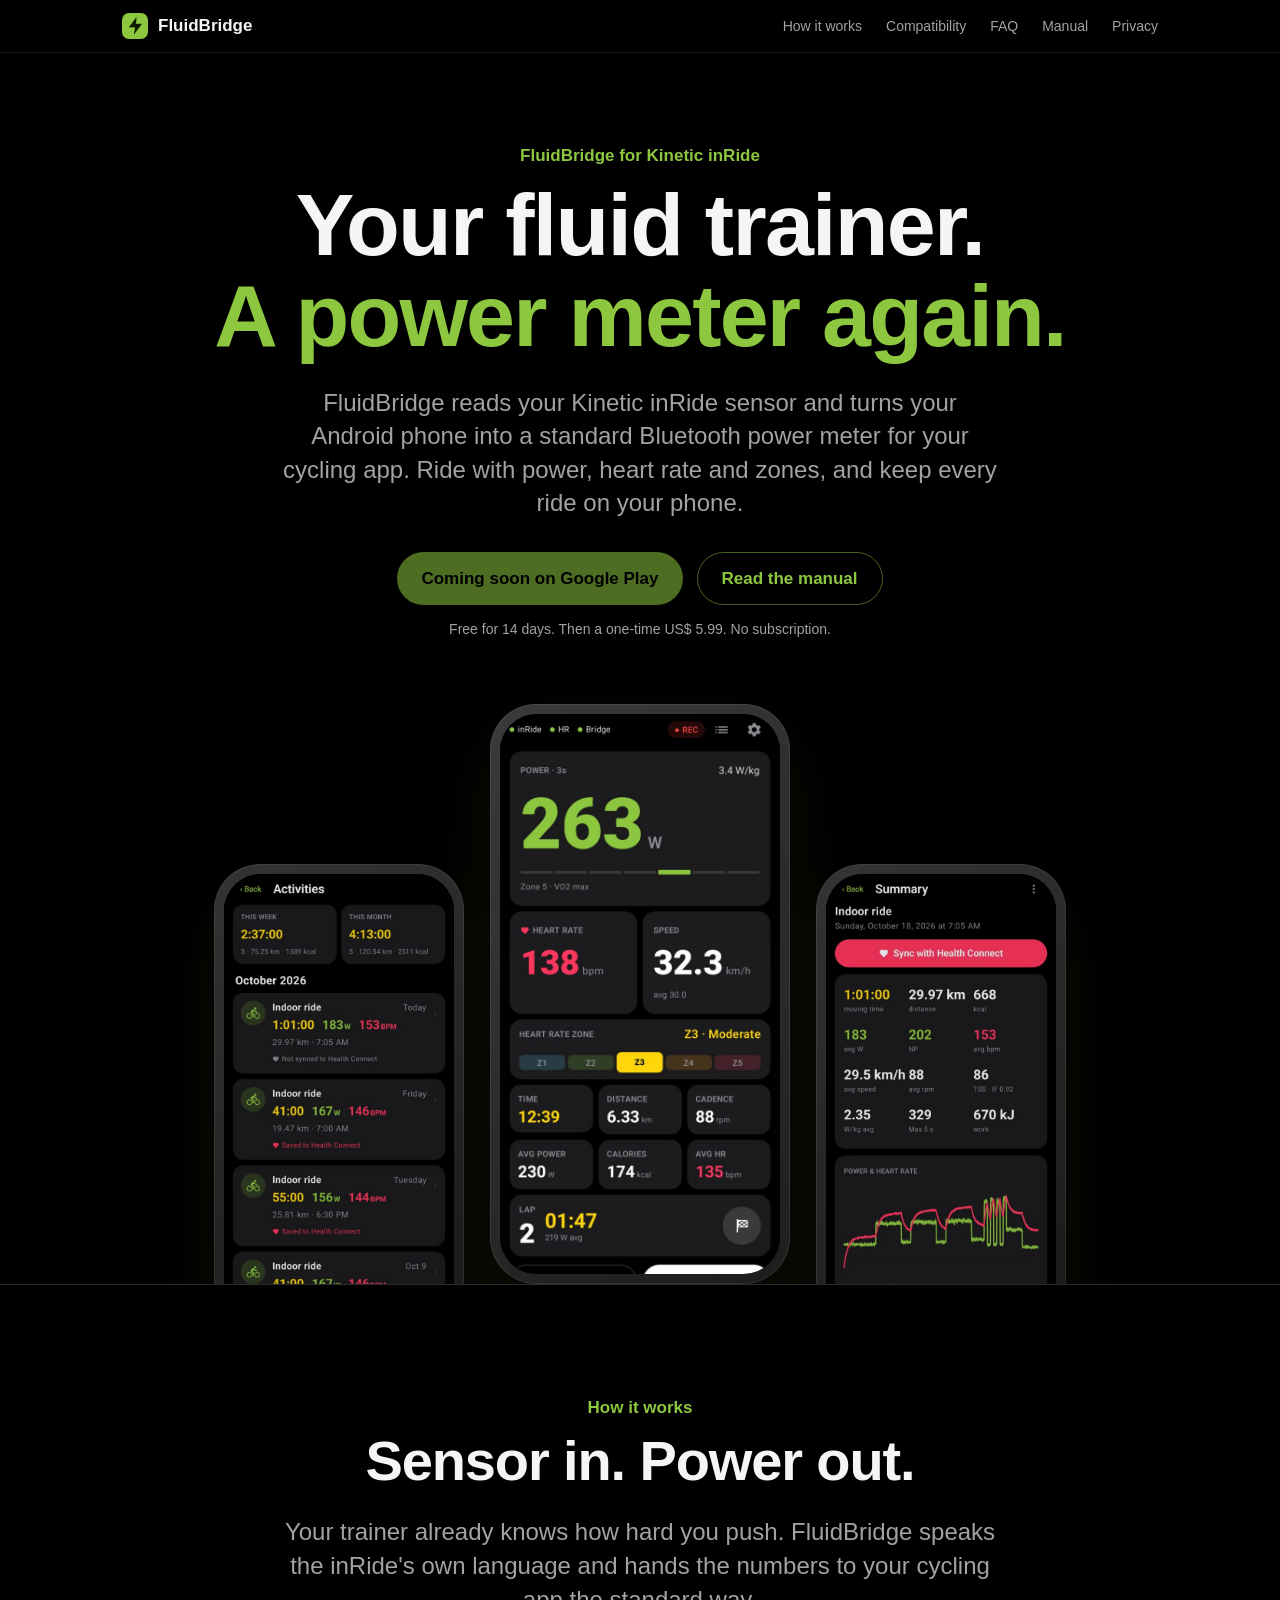
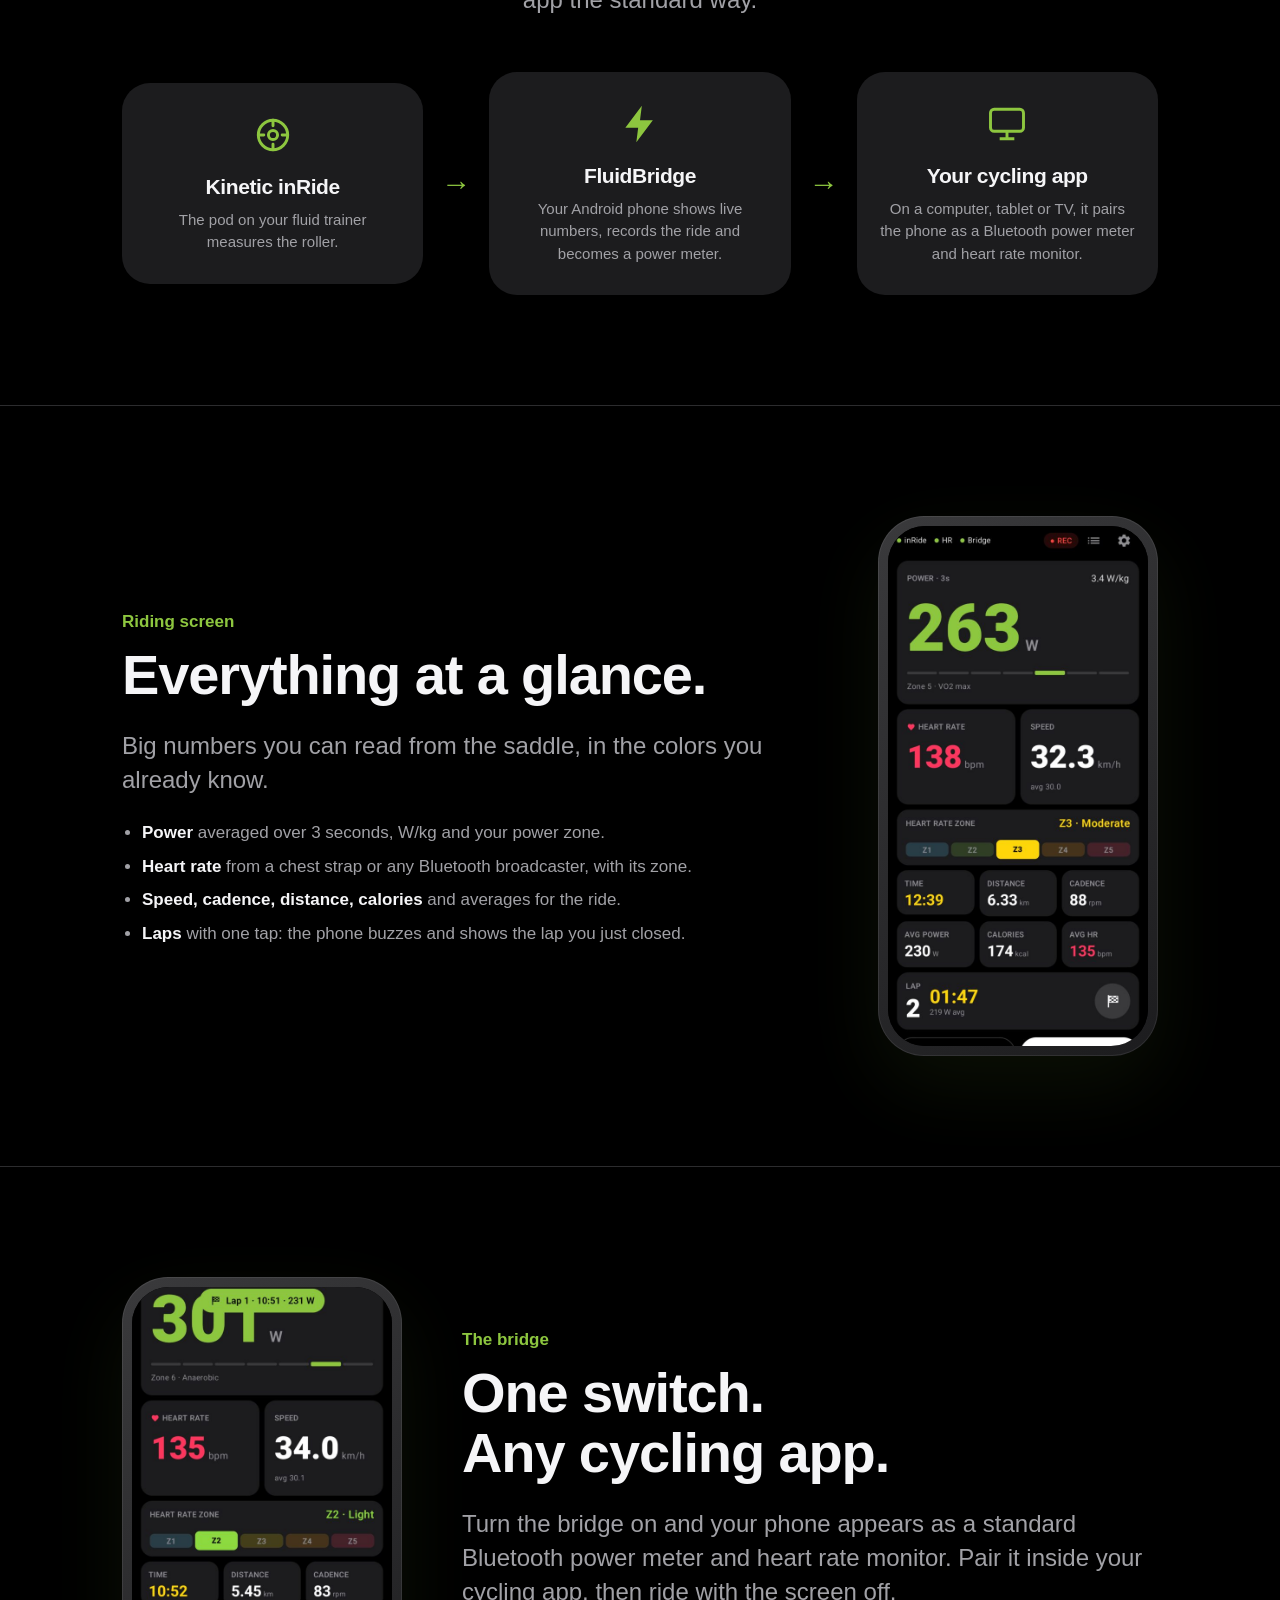
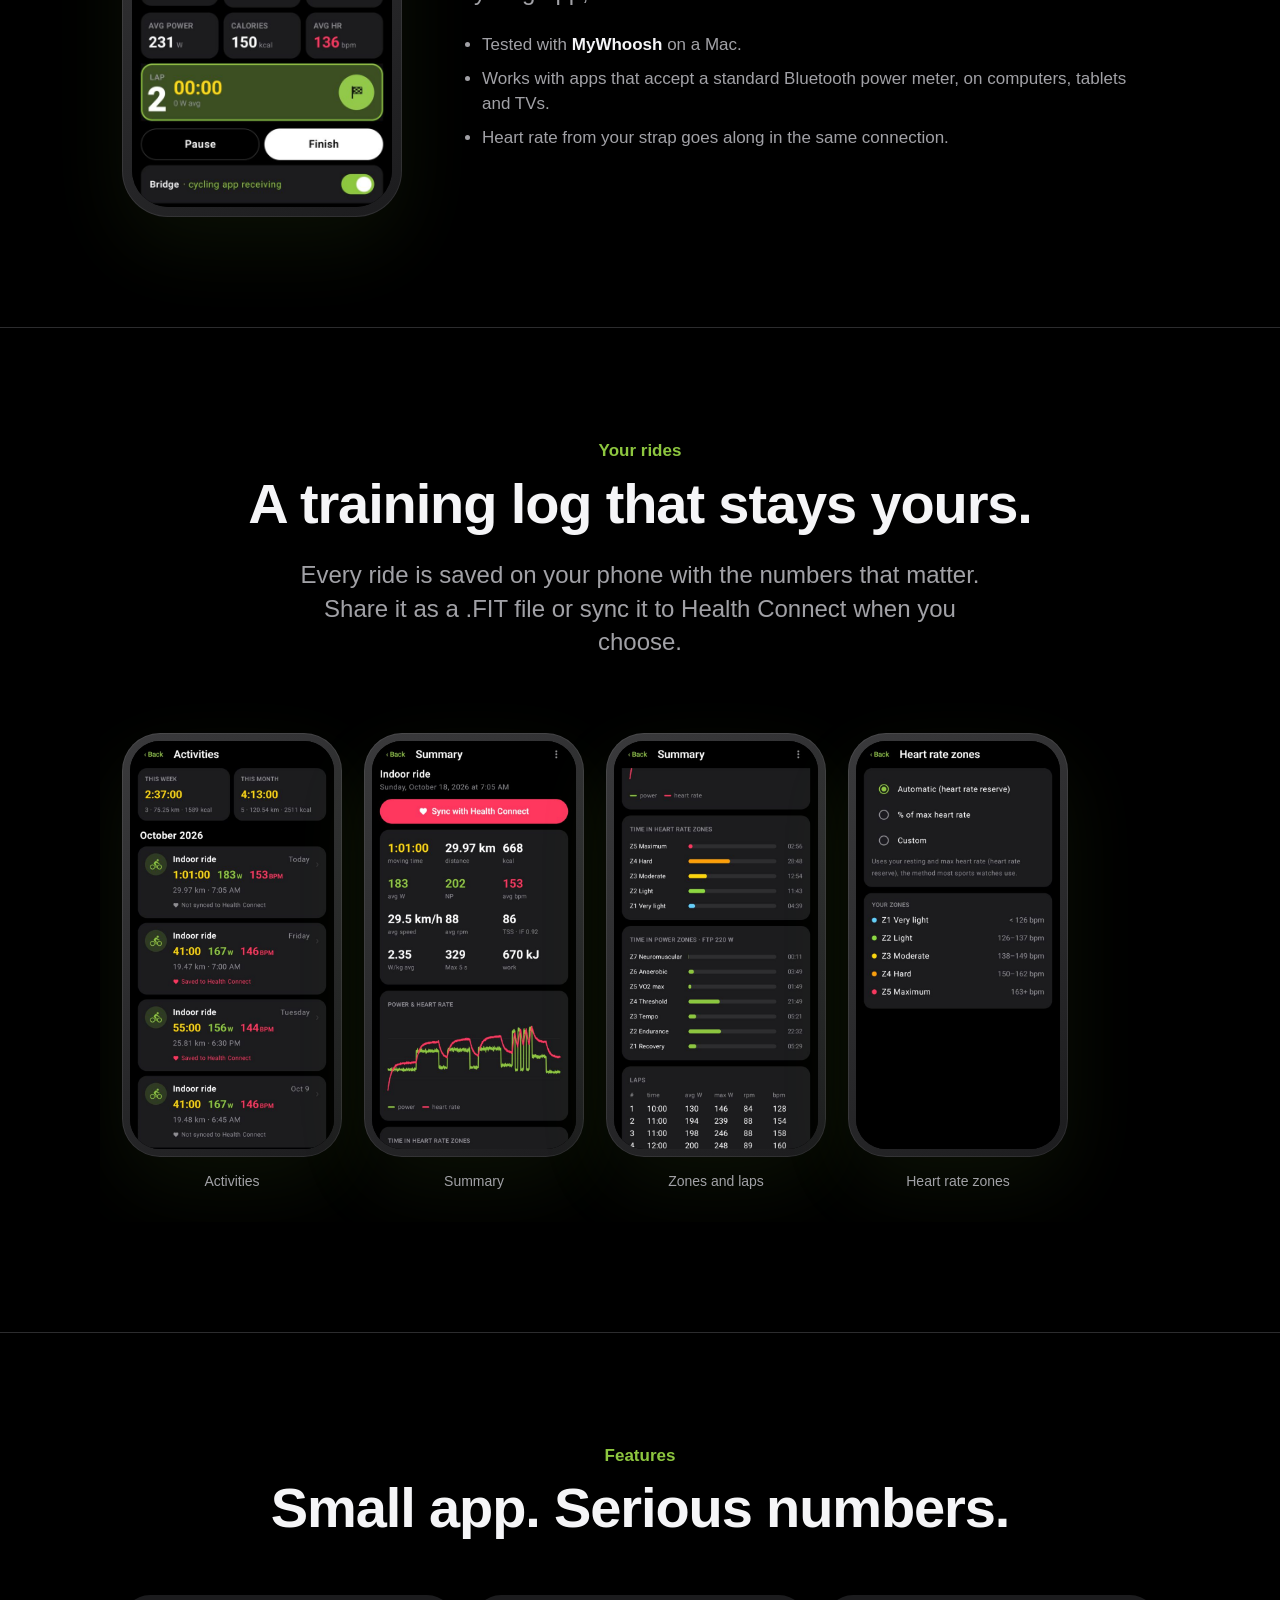
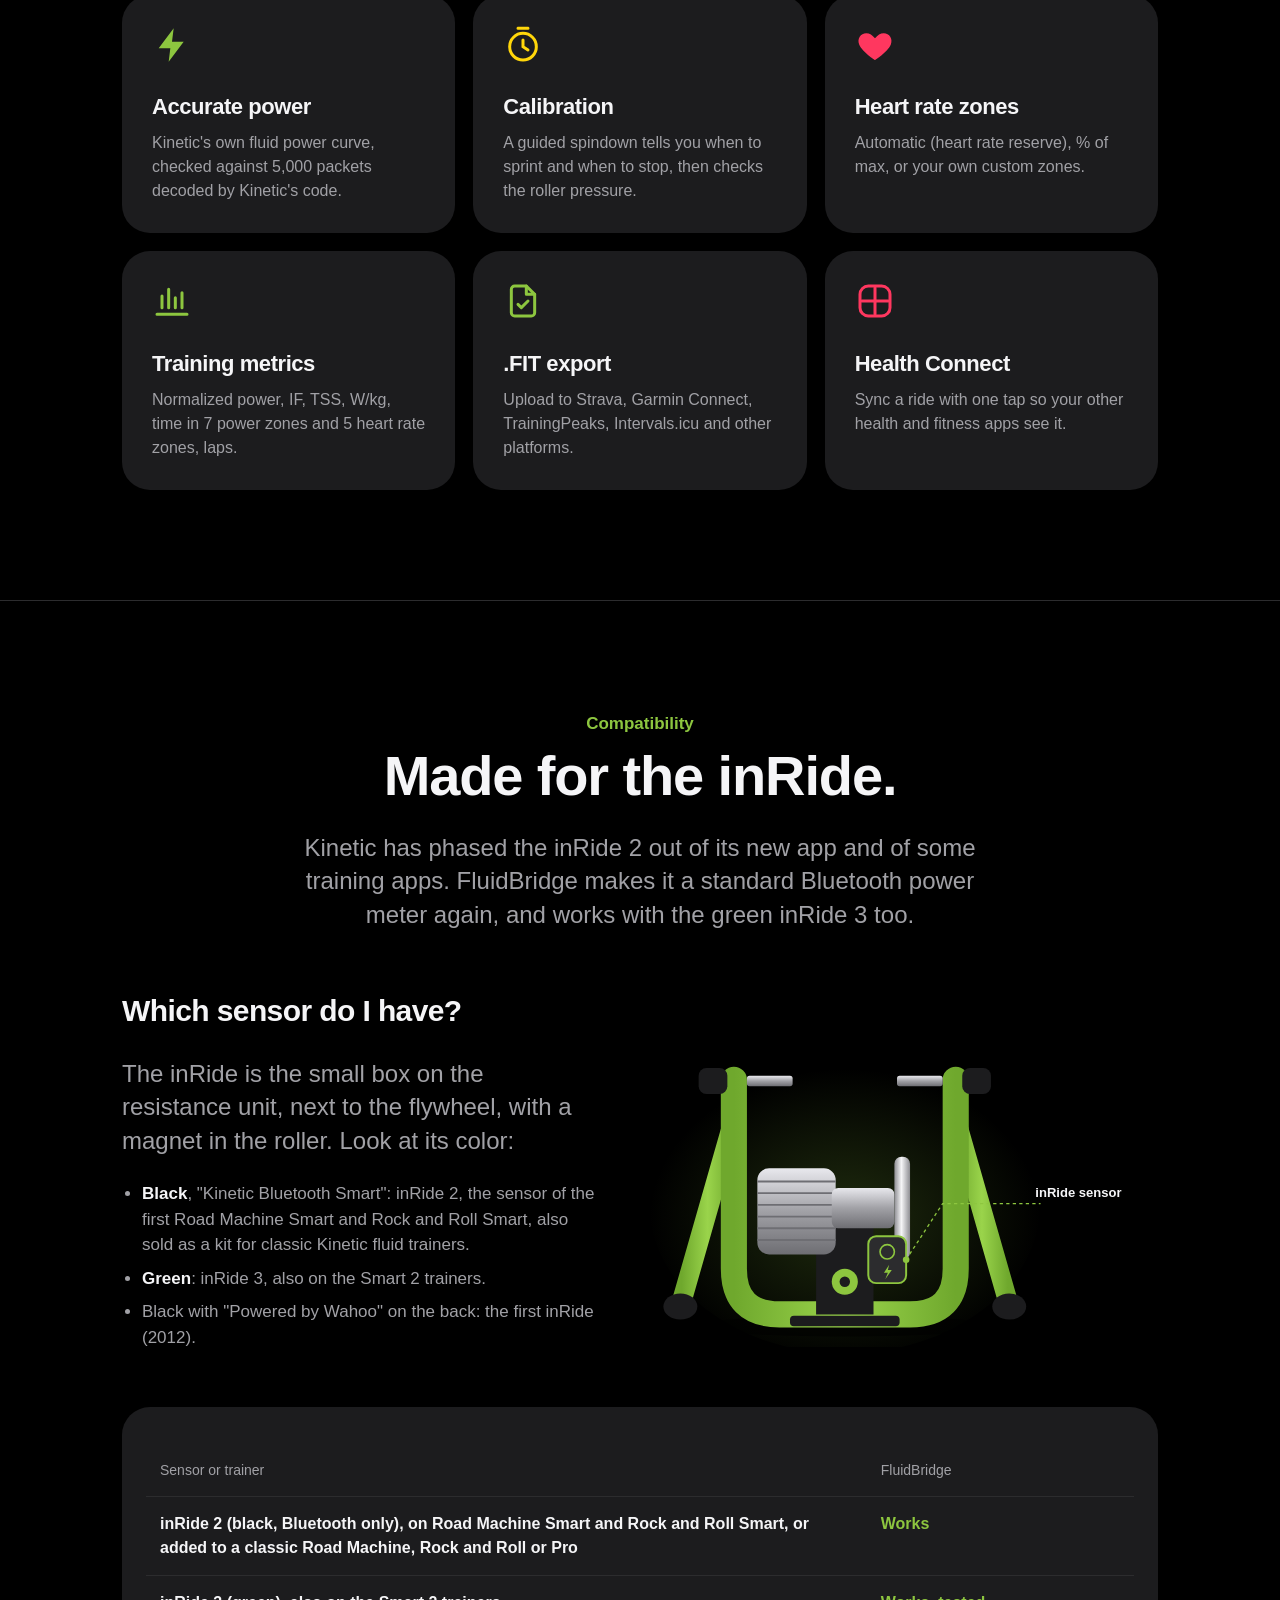
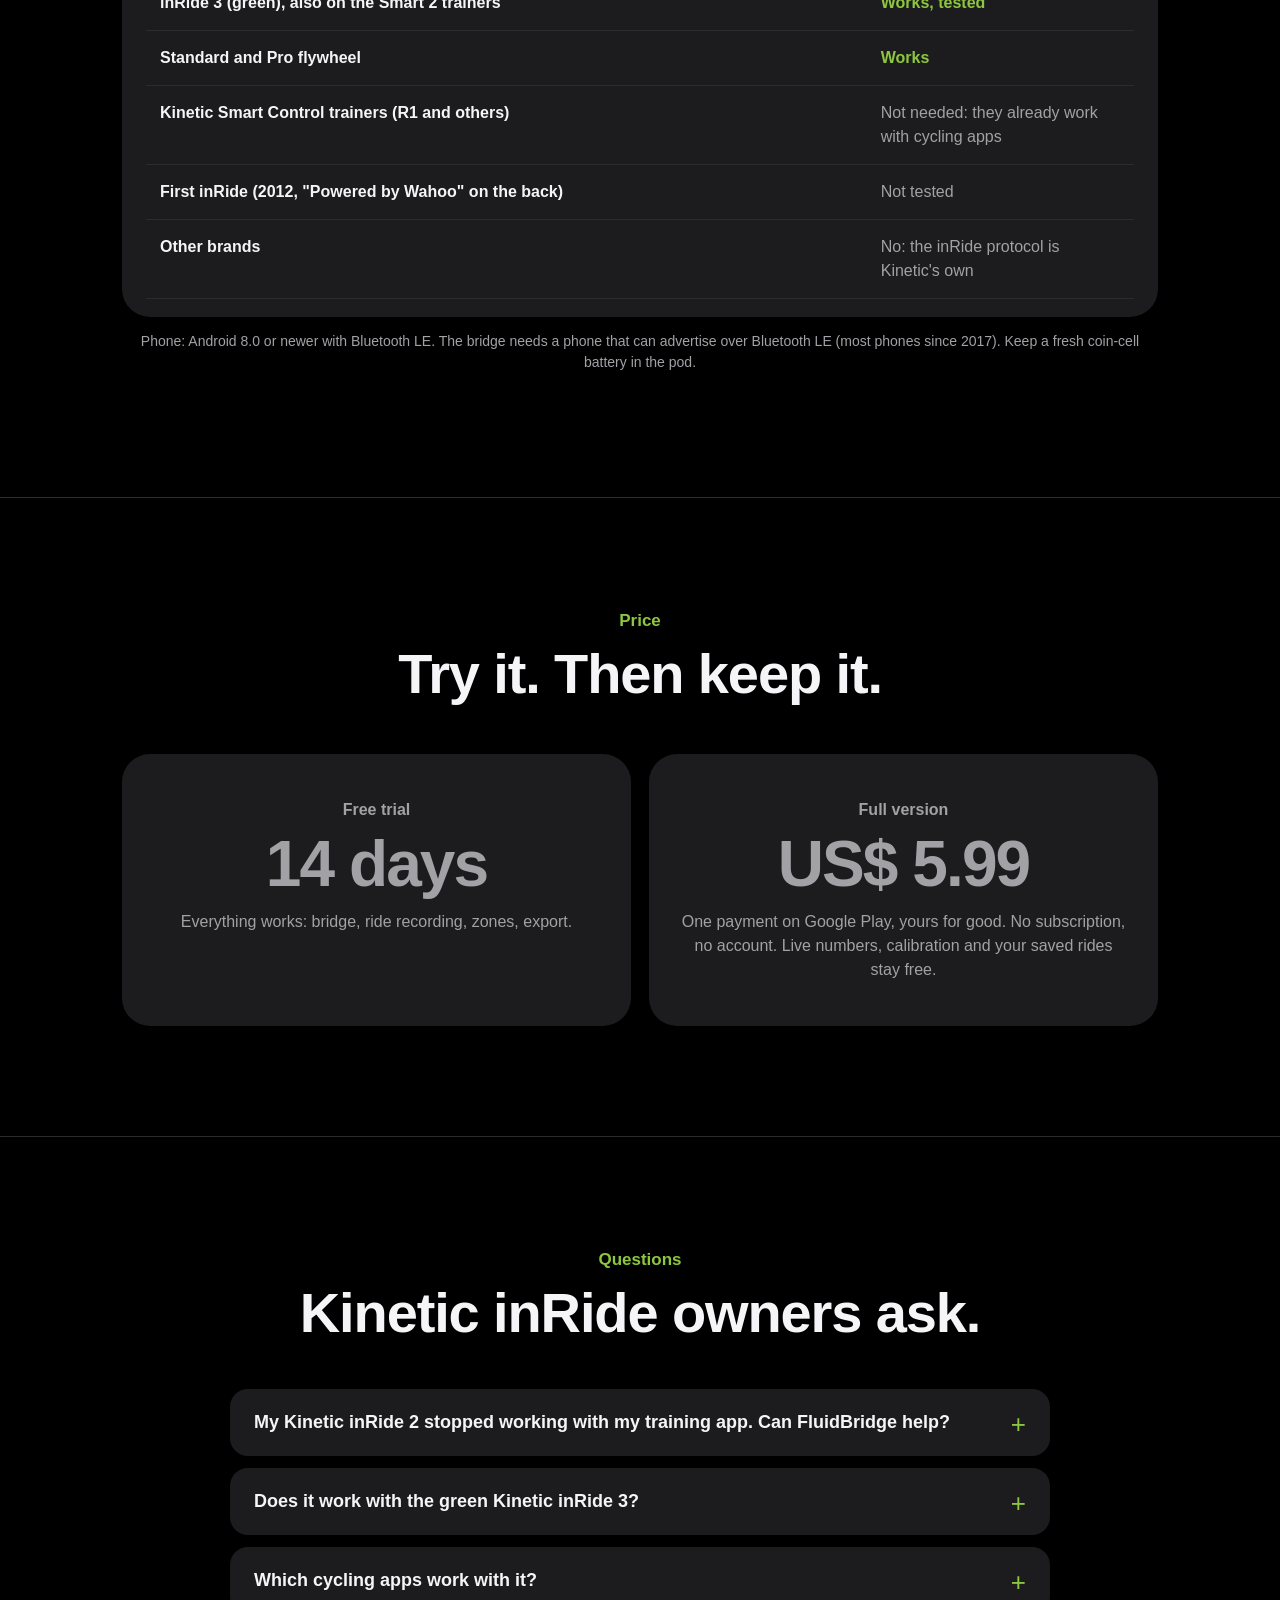
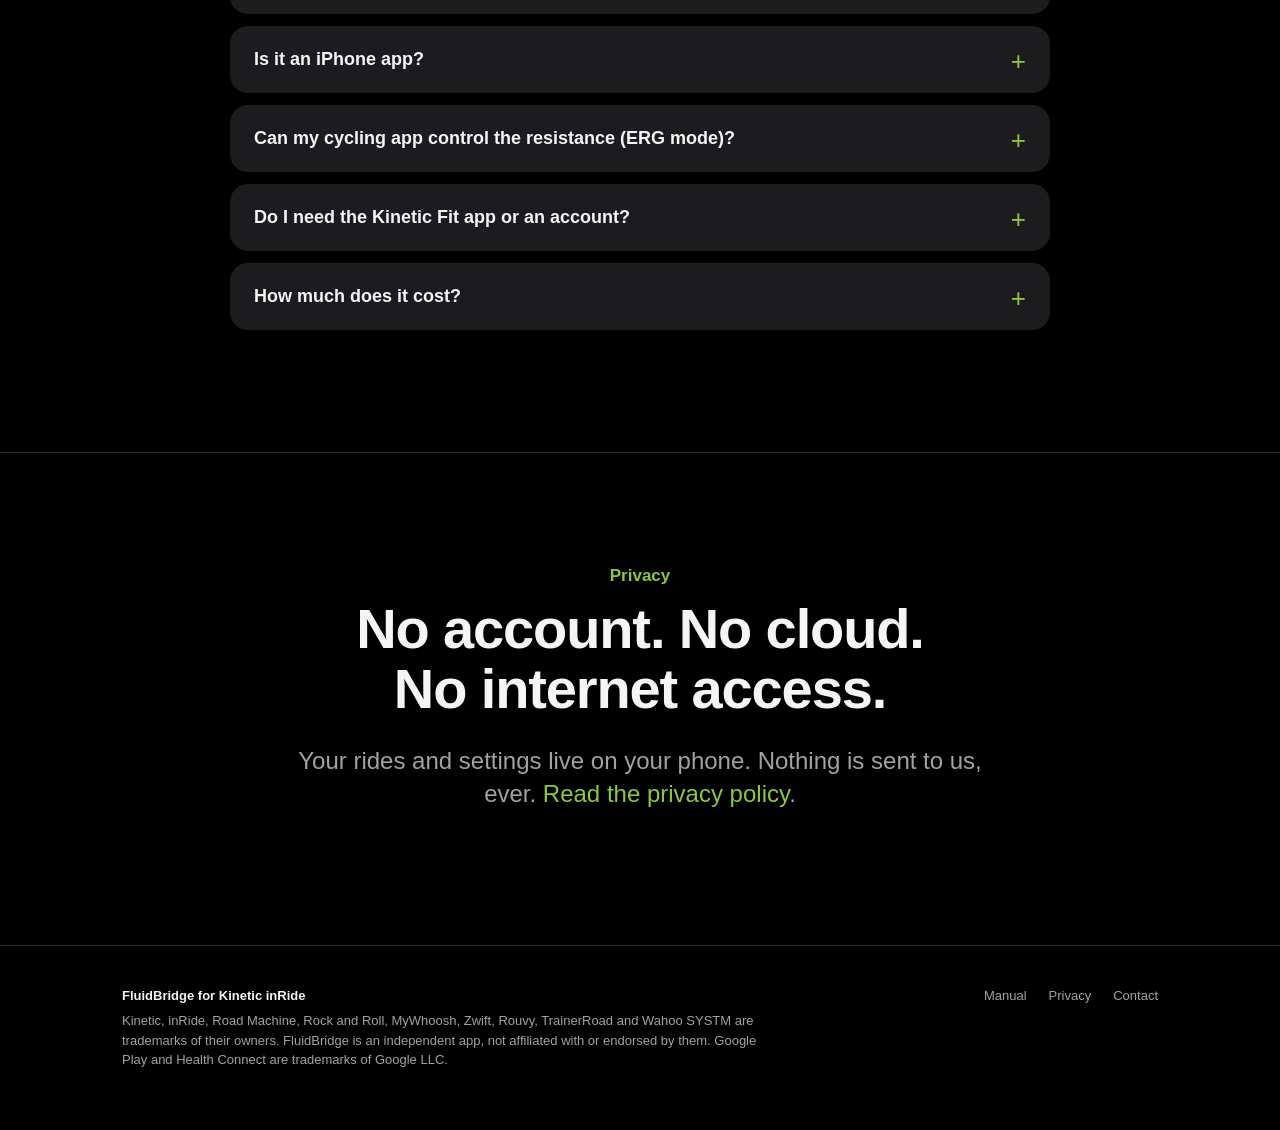
==== commit 58a8ac9e: "Site: original trainer illustration and 'Which sensor do I have?' (no third-party photos) Co-Authore" ====
--- a/index.html
+++ b/index.html
@@ -180,6 +180,20 @@
         <p class="lead">Kinetic has phased the inRide 2 out of its new app and of some training apps. FluidBridge makes it
           a standard Bluetooth power meter again, and works with the green inRide 3 too.</p>
       </div>
+      <div class="split sensor">
+        <div>
+          <h3 class="subhead">Which sensor do I have?</h3>
+          <p class="lead">The inRide is the small box on the resistance unit, next to the flywheel, with a magnet in the
+            roller. Look at its color:</p>
+          <ul>
+            <li><strong>Black</strong>, "Kinetic Bluetooth Smart": inRide 2, the sensor of the first Road Machine Smart and
+              Rock and Roll Smart, also sold as a kit for classic Kinetic fluid trainers.</li>
+            <li><strong class="green">Green</strong>: inRide 3, also on the Smart 2 trainers.</li>
+            <li>Black with "Powered by Wahoo" on the back: the first inRide (2012).</li>
+          </ul>
+        </div>
+        <img class="illustration" src="assets/img/trainer.svg" alt="Kinetic fluid trainer with the inRide sensor next to the flywheel" width="560" height="364">
+      </div>
       <div class="table-card">
         <table>
           <thead><tr><th>Sensor or trainer</th><th>FluidBridge</th></tr></thead>
--- a/assets/style.css
+++ b/assets/style.css
@@ -156,6 +156,13 @@
 .callout strong { color: var(--green); }
 kbd { background: var(--card-2); border-radius: 6px; padding: 1px 7px; font: inherit; font-size: 0.92em; }
 
+/* Sensor illustration */
+.sensor { margin-top: 56px; text-align: left; }
+.split.sensor { grid-template-columns: 1fr 1.1fr; gap: 40px; }
+@media (max-width: 860px) { .split.sensor { grid-template-columns: 1fr; } }
+.subhead { font-size: 30px; margin-bottom: 12px; }
+.illustration { width: 100%; max-width: 560px; height: auto; margin: 20px auto; }
+
 /* FAQ */
 .faqs { max-width: 820px; margin: 46px auto 0; }
 .faq { background: var(--card); border-radius: 18px; padding: 0 24px; margin-bottom: 12px; }
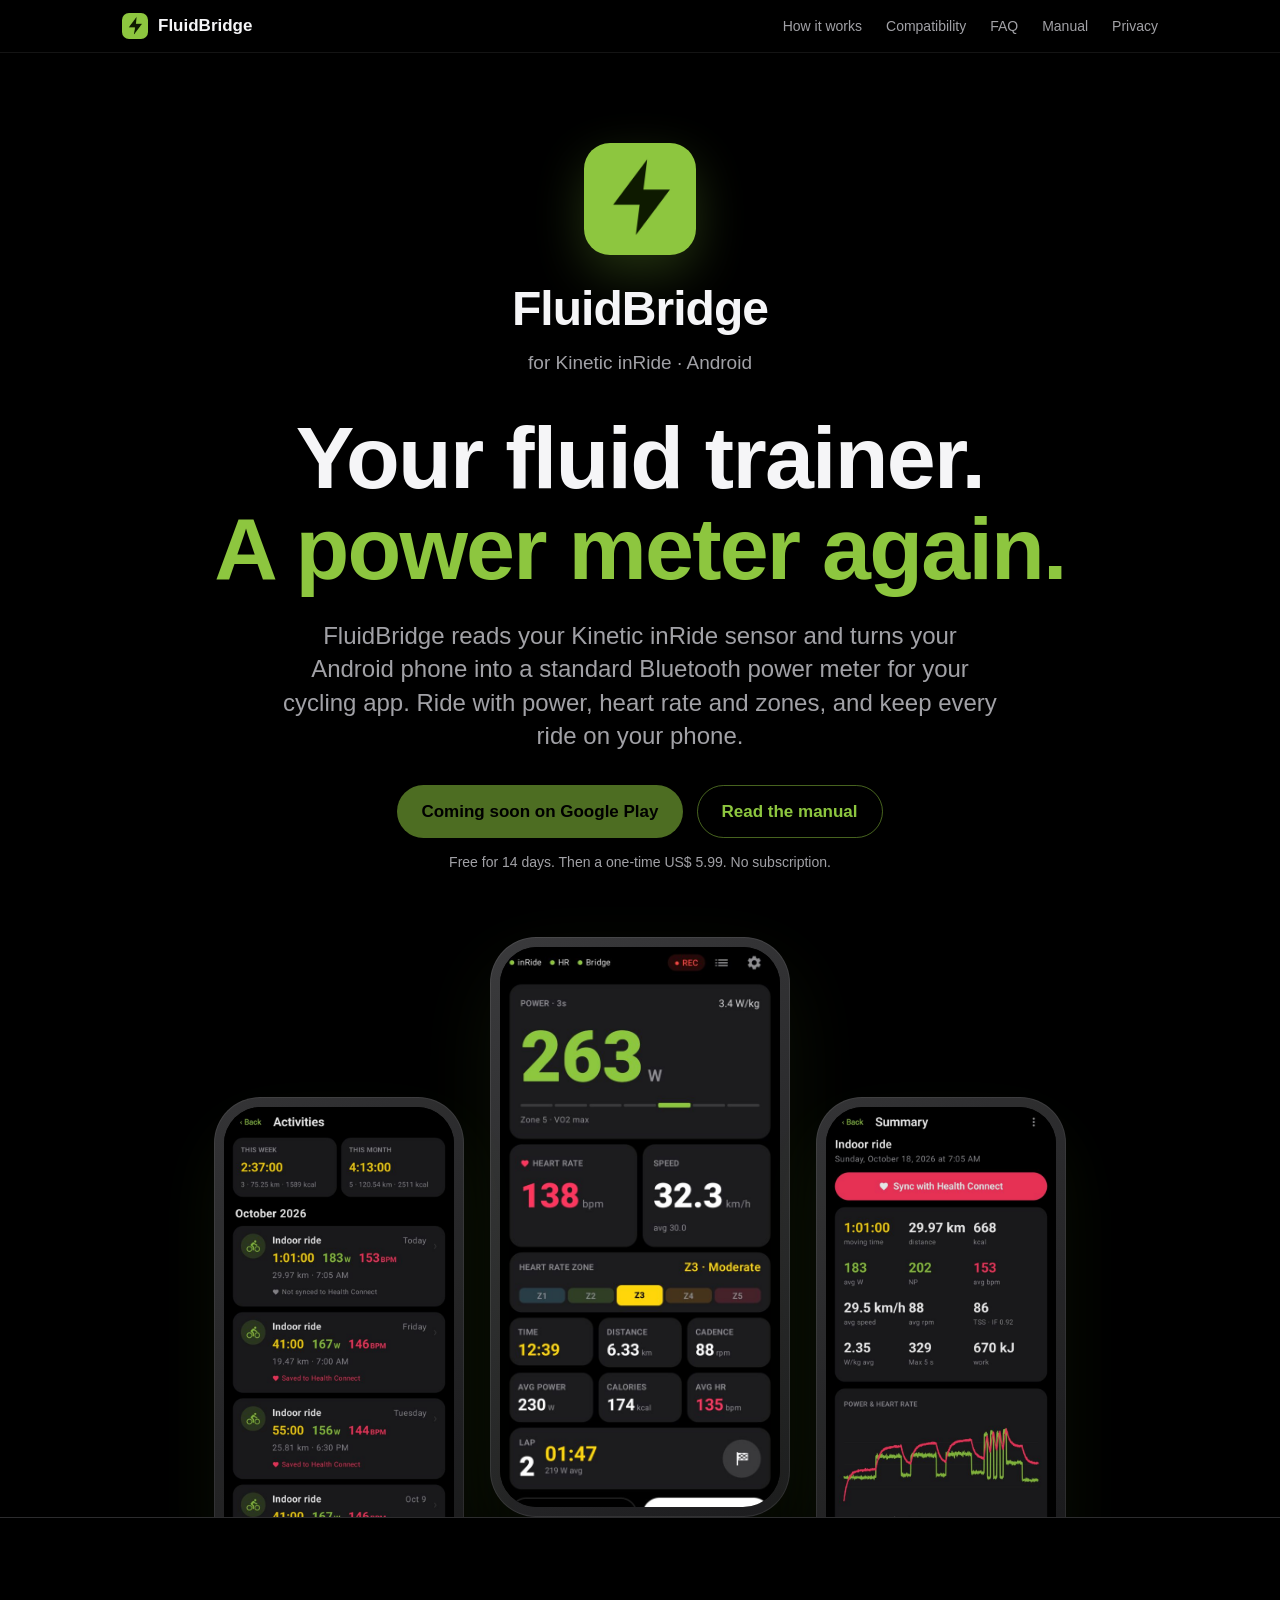
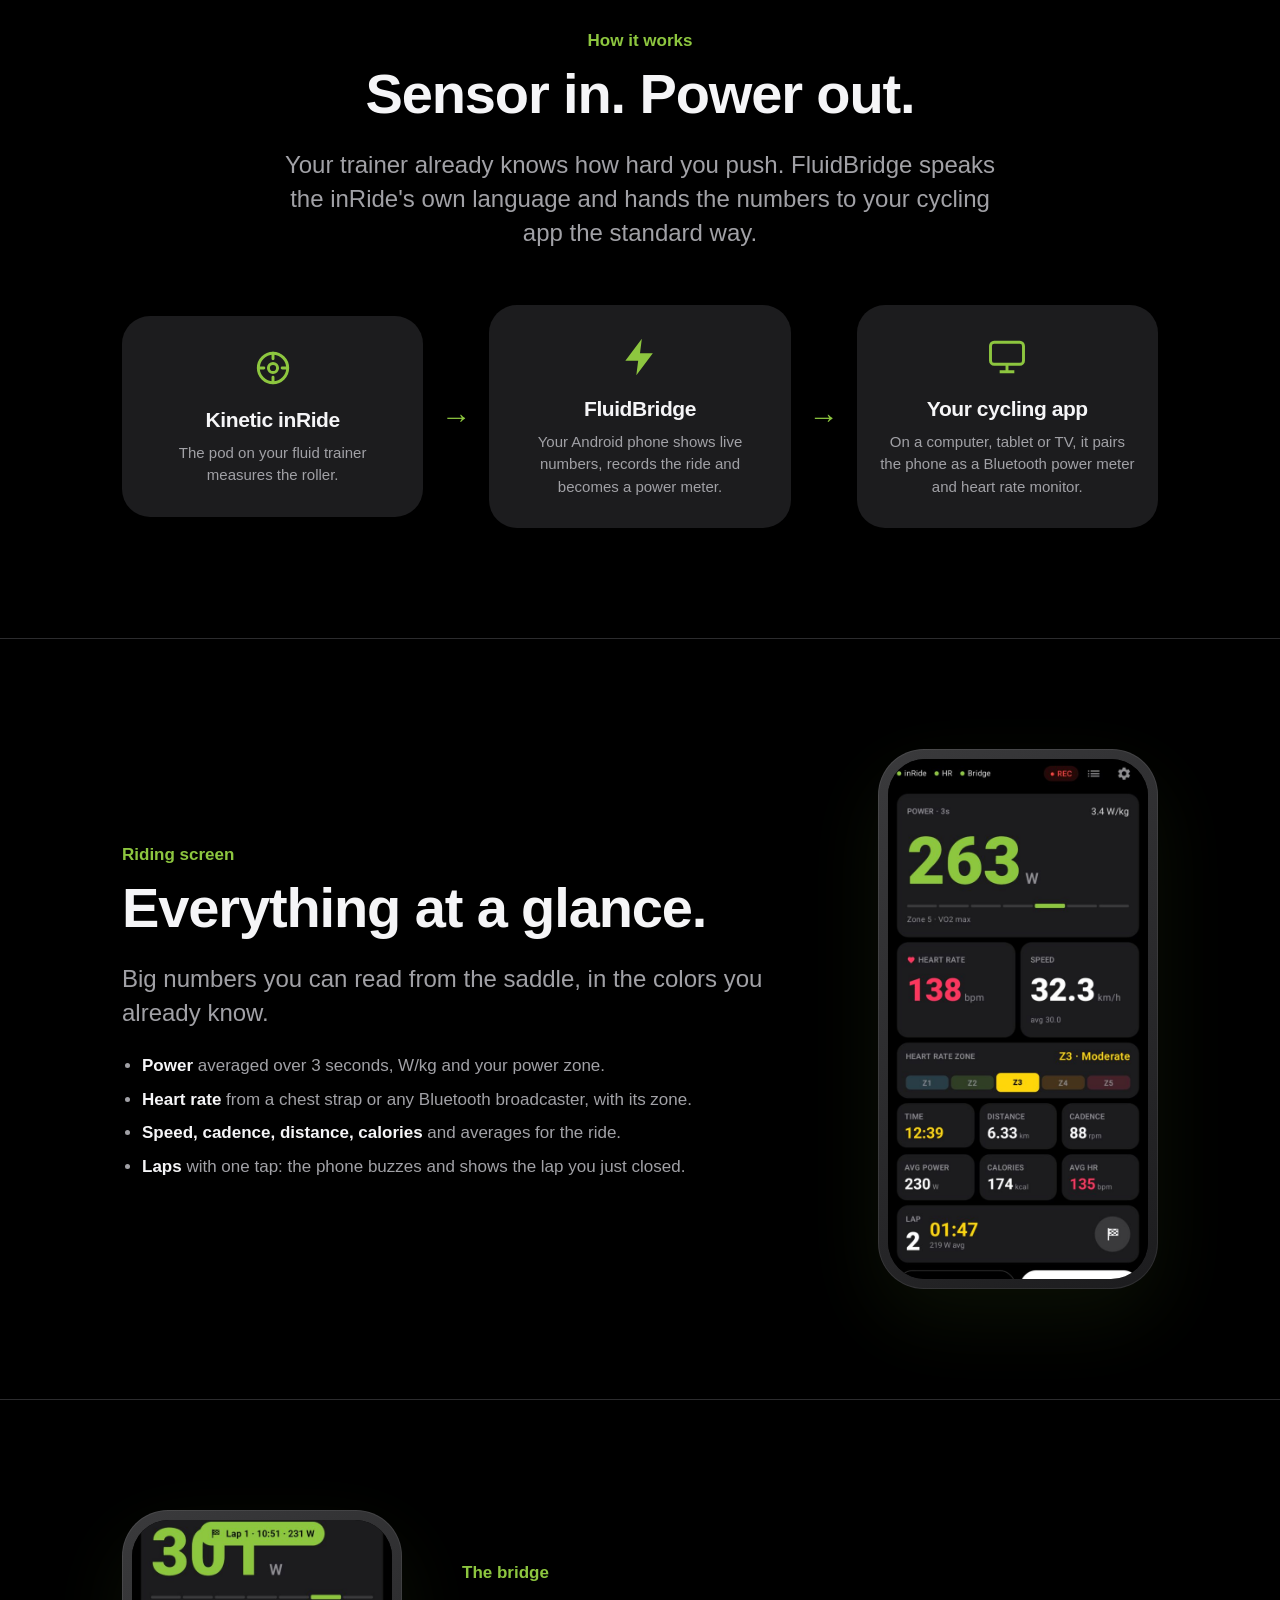
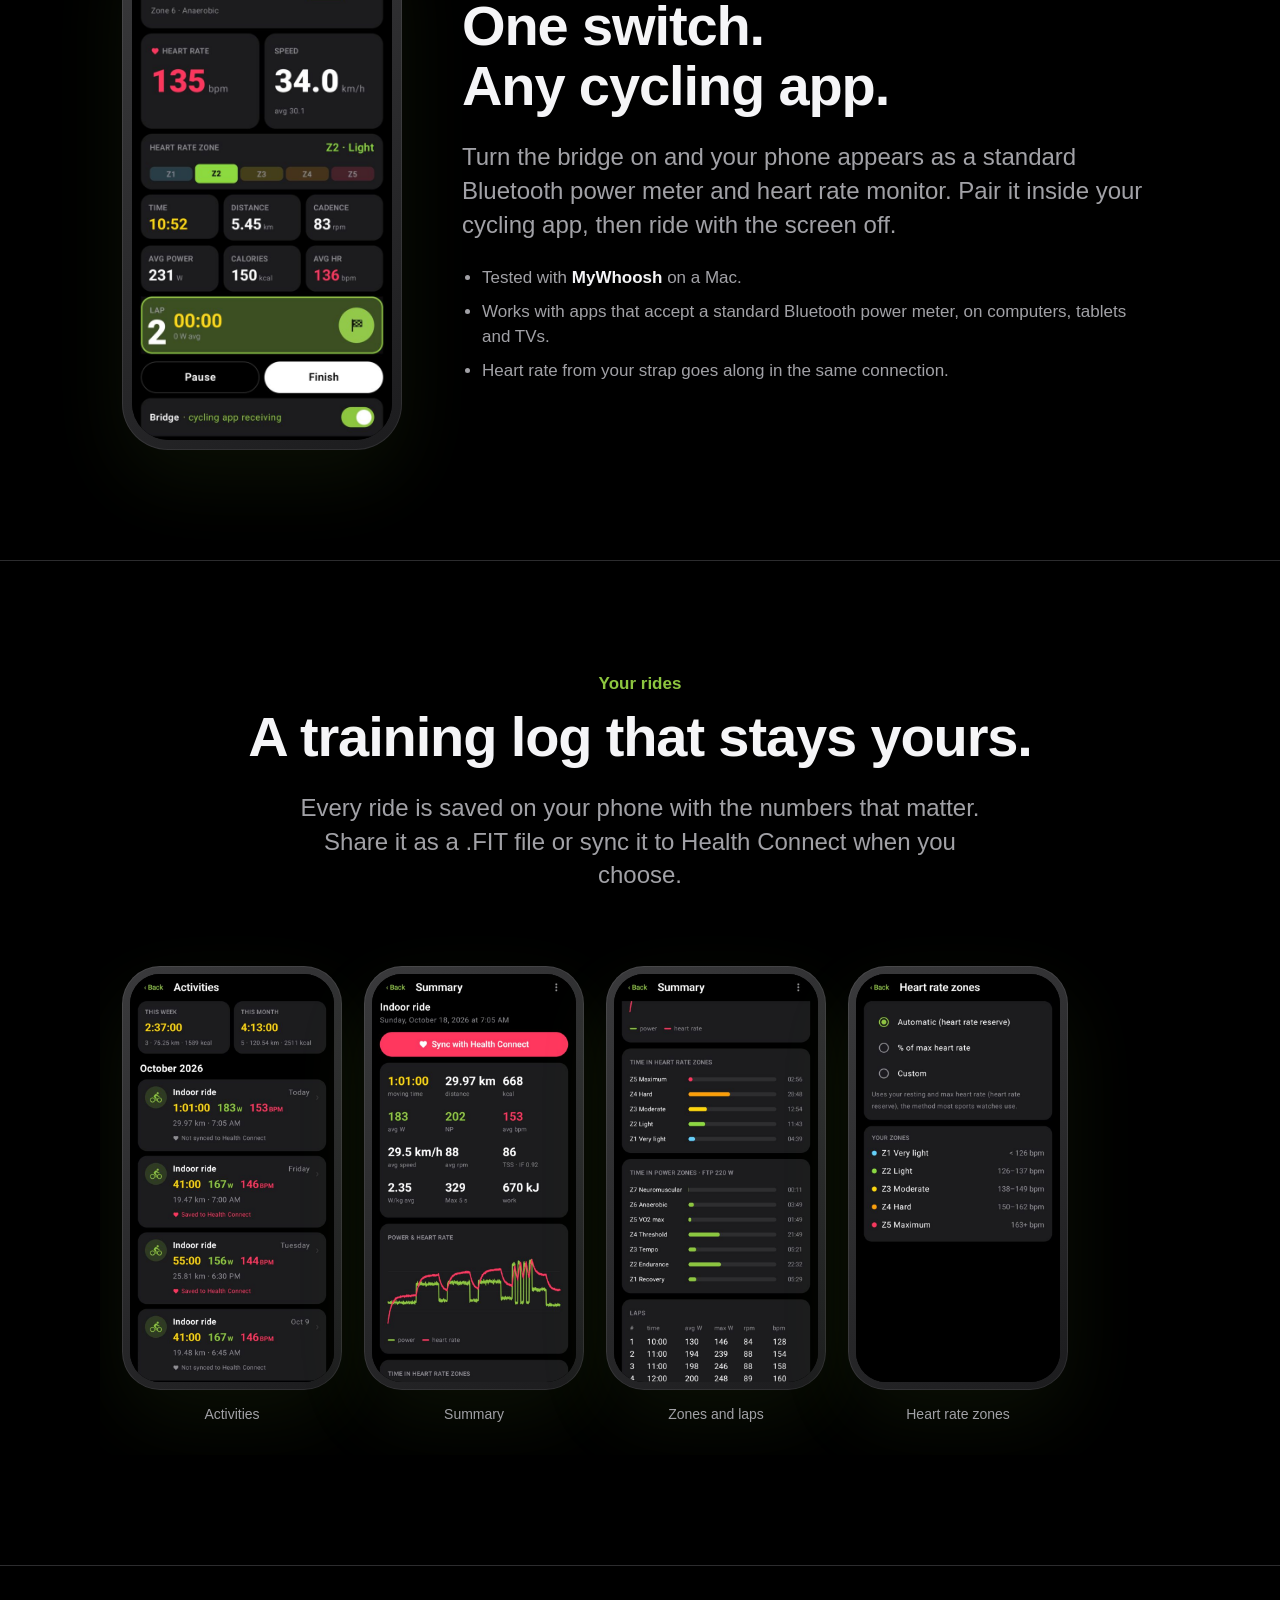
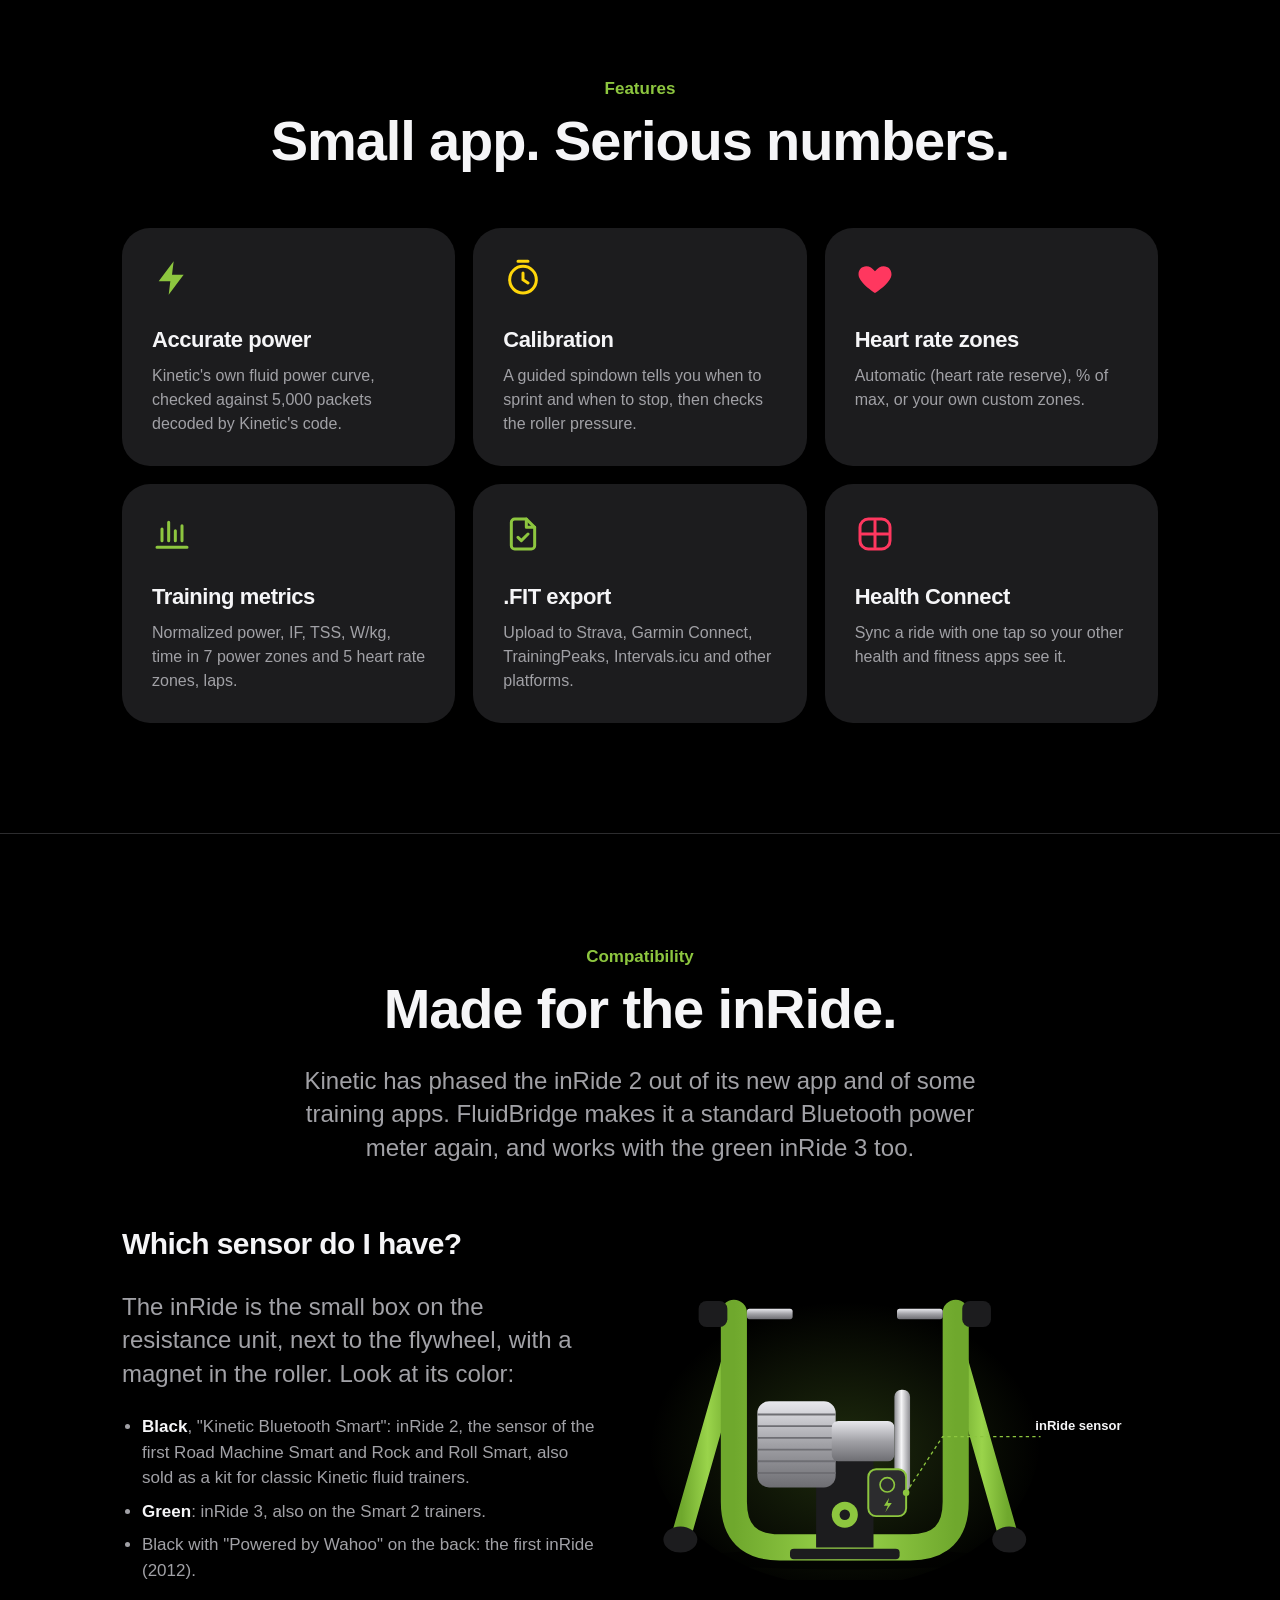
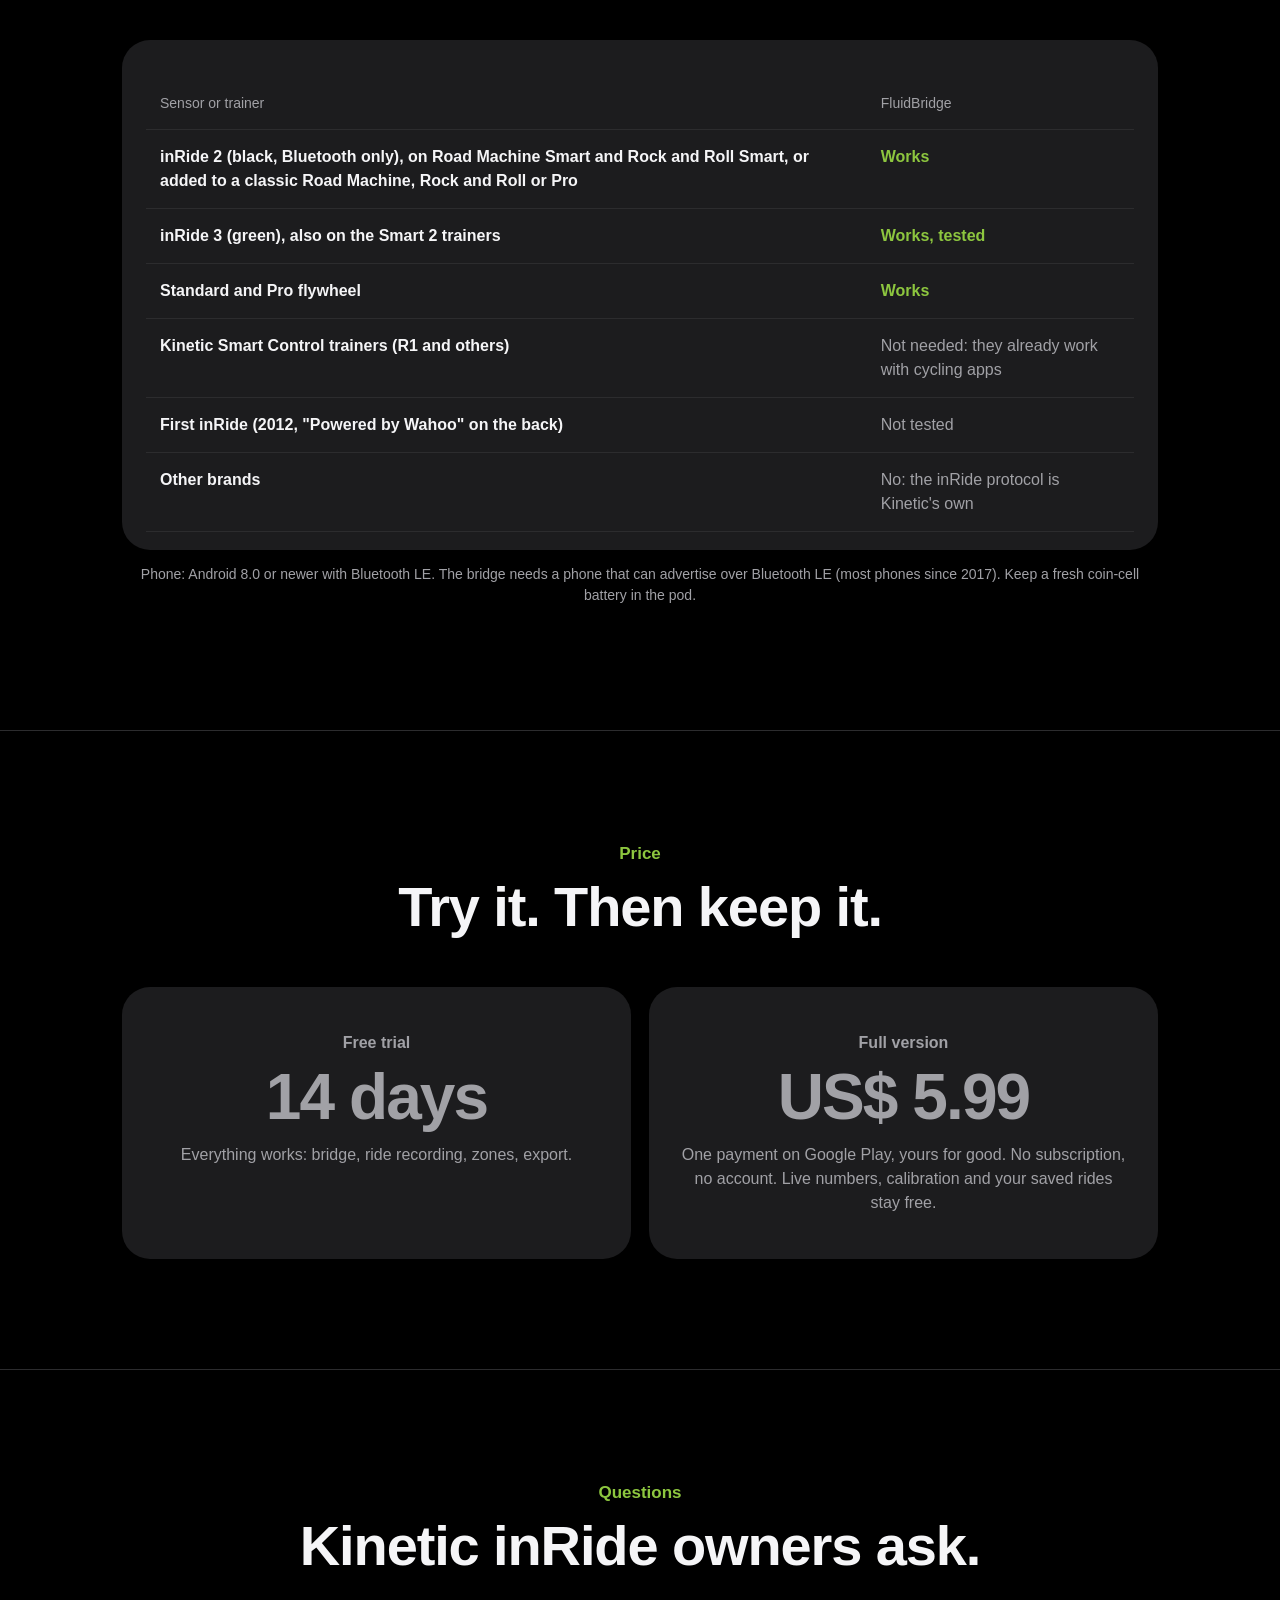
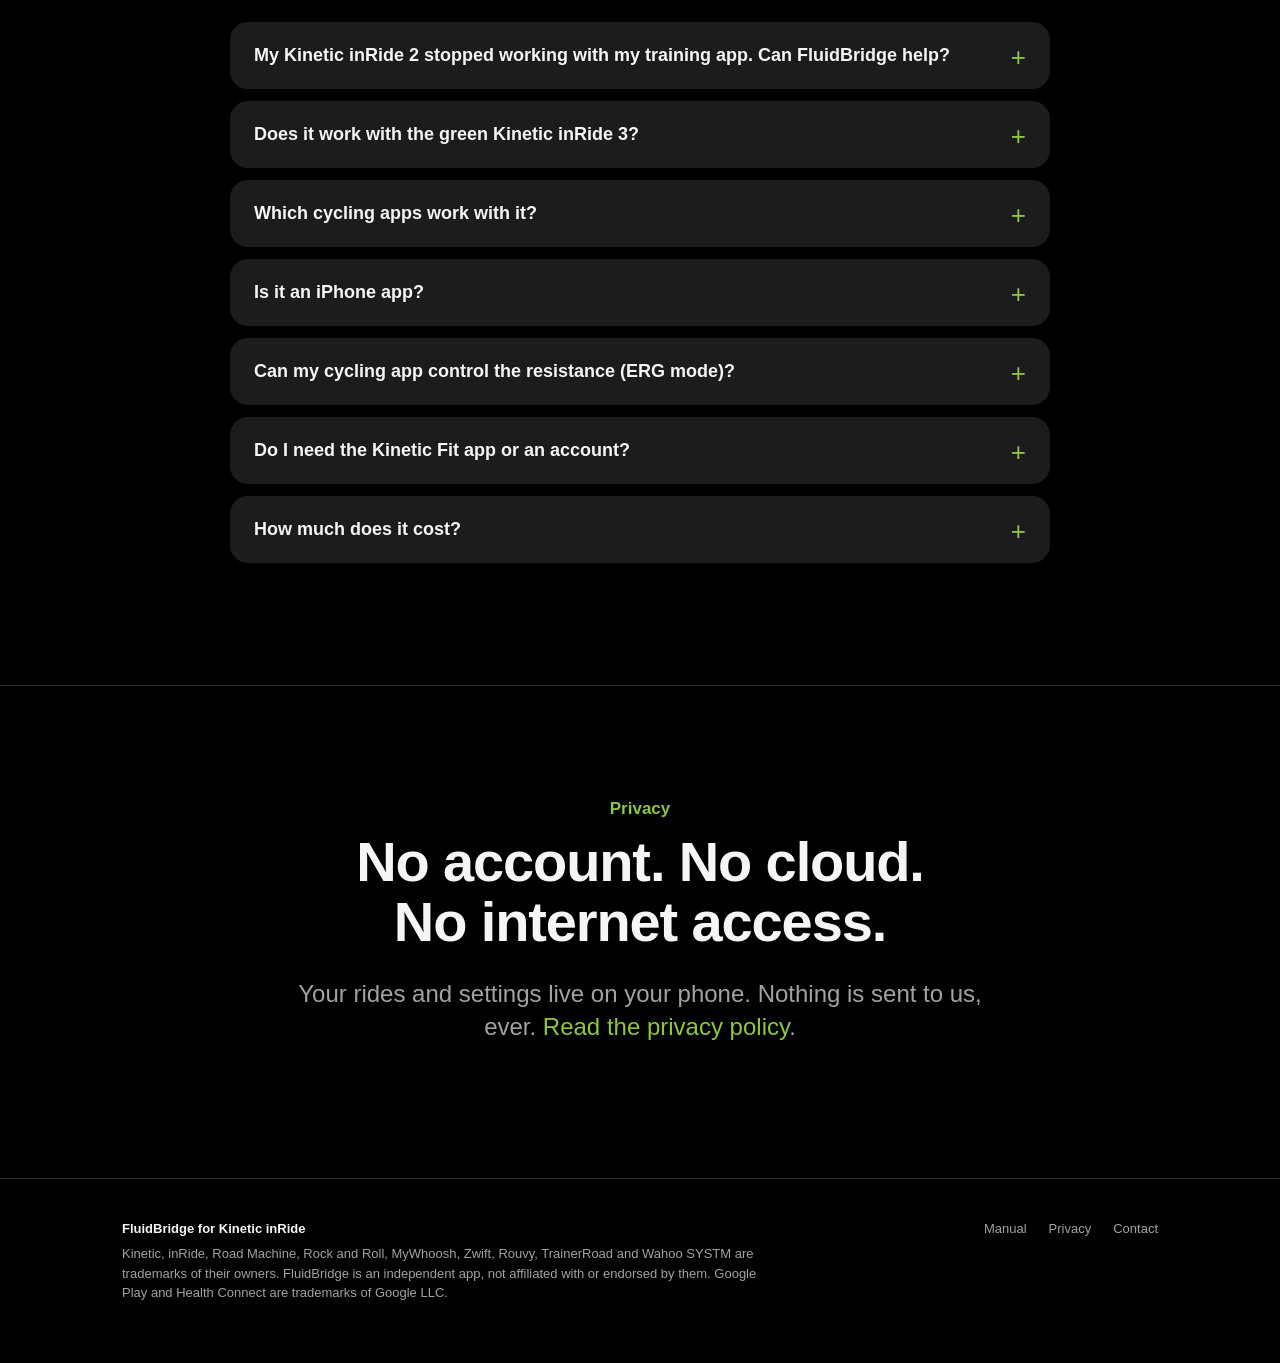
==== commit cb707240: "Site: app name and icon at the top of the landing page Co-Authored-By: Claude Opus 5.5 <noreply@anth" ====
--- a/index.html
+++ b/index.html
@@ -37,7 +37,11 @@
 <main>
   <section class="hero center">
     <div class="wrap">
-      <p class="eyebrow">FluidBridge for Kinetic inRide</p>
+      <div class="appname">
+        <img src="assets/img/icon-256.png" alt="FluidBridge app icon" width="112" height="112">
+        <p class="appname-title">FluidBridge</p>
+        <p class="appname-sub">for Kinetic inRide · Android</p>
+      </div>
       <h1 class="display">Your fluid trainer.<br><span class="green">A power meter again.</span></h1>
       <p class="lead">FluidBridge reads your Kinetic inRide sensor and turns your Android phone into a standard Bluetooth
         power meter for your cycling app. Ride with power, heart rate and zones, and keep every ride on your phone.</p>
--- a/assets/style.css
+++ b/assets/style.css
@@ -83,6 +83,12 @@
 .hero .phones { display: flex; justify-content: center; align-items: flex-end; gap: 26px; margin-top: 64px; }
 .hero .phones .phone:nth-child(1), .hero .phones .phone:nth-child(3) { width: 250px; opacity: 0.9; margin-bottom: -60px; }
 .hero .phones .phone:nth-child(2) { width: 300px; }
+
+/* App name block */
+.appname { display: flex; flex-direction: column; align-items: center; margin-bottom: 34px; }
+.appname img { width: 112px; height: 112px; border-radius: 26px; box-shadow: 0 18px 50px rgba(141, 198, 63, 0.25); }
+.appname-title { font-size: clamp(34px, 5vw, 48px); font-weight: 700; letter-spacing: -0.02em; margin: 18px 0 0; }
+.appname-sub { color: var(--muted); font-size: 19px; margin: 4px 0 0; }
 
 /* Phone frame */
 .phone {
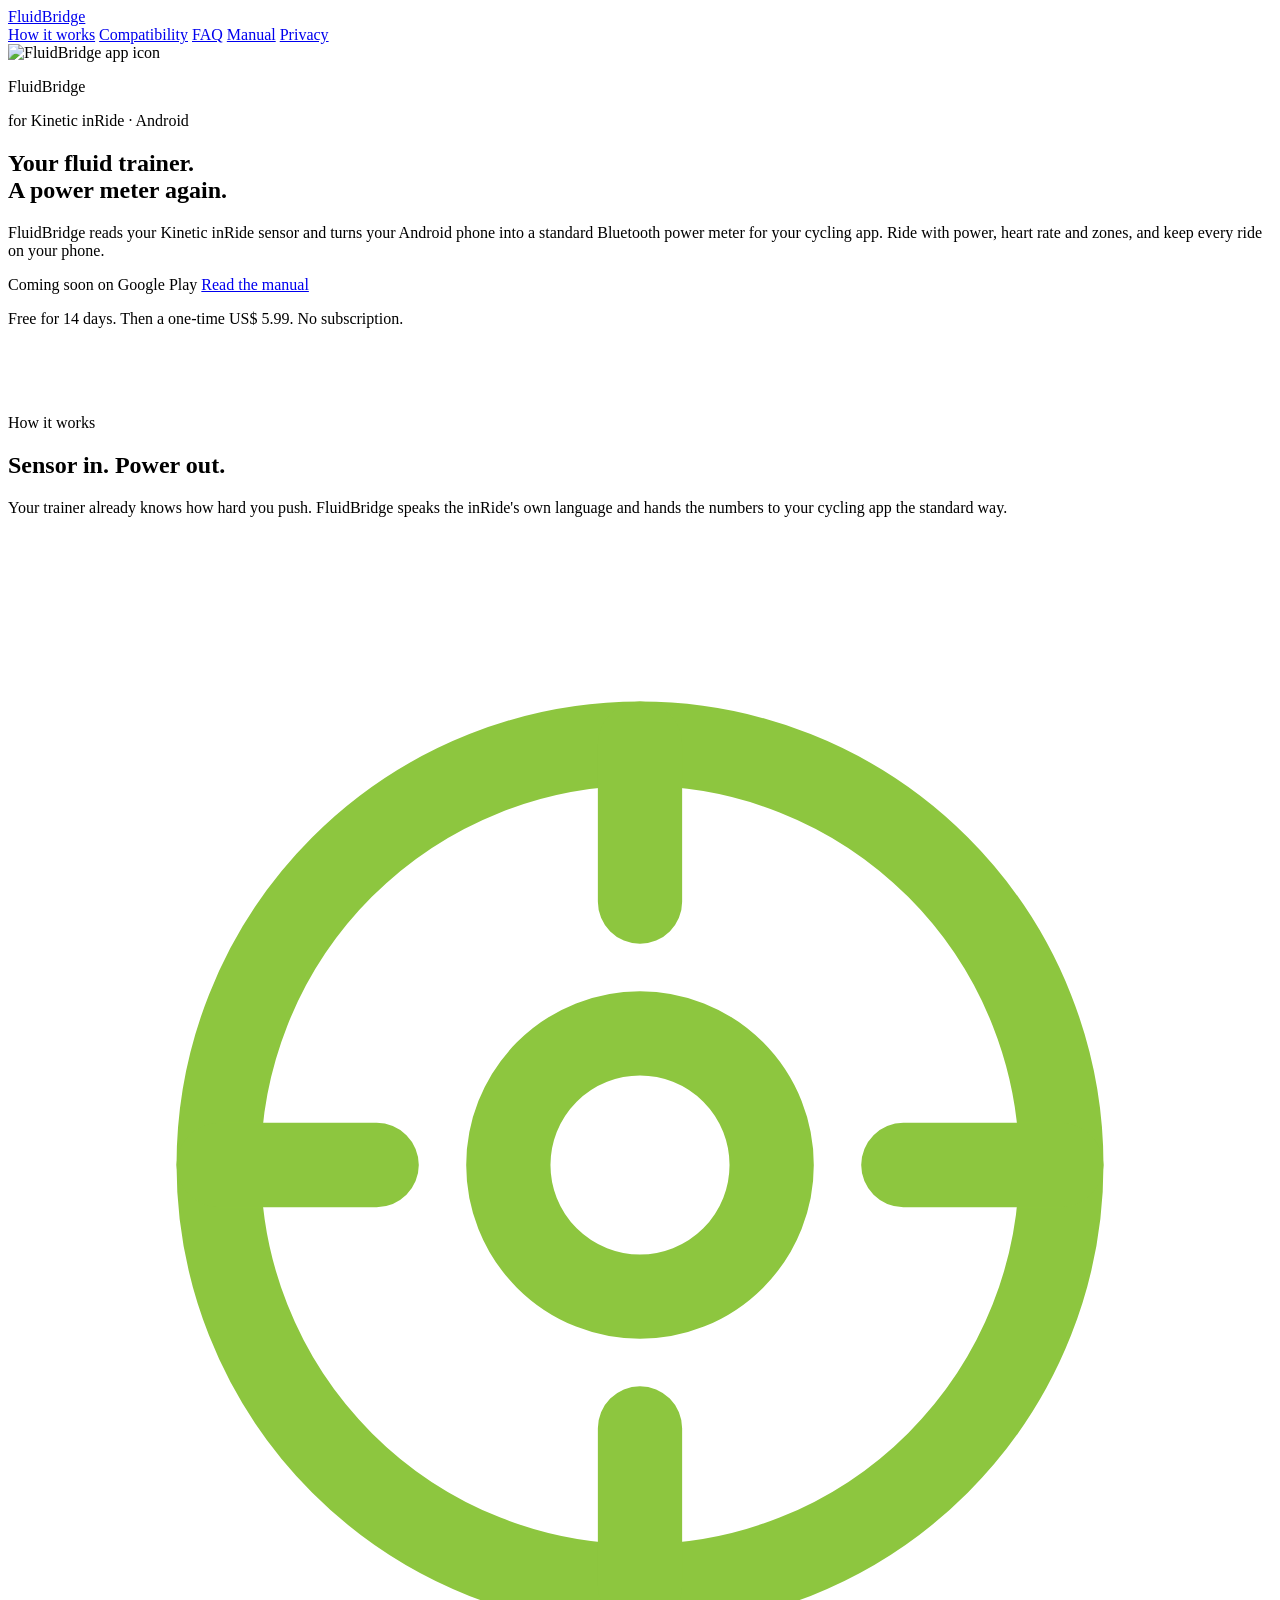
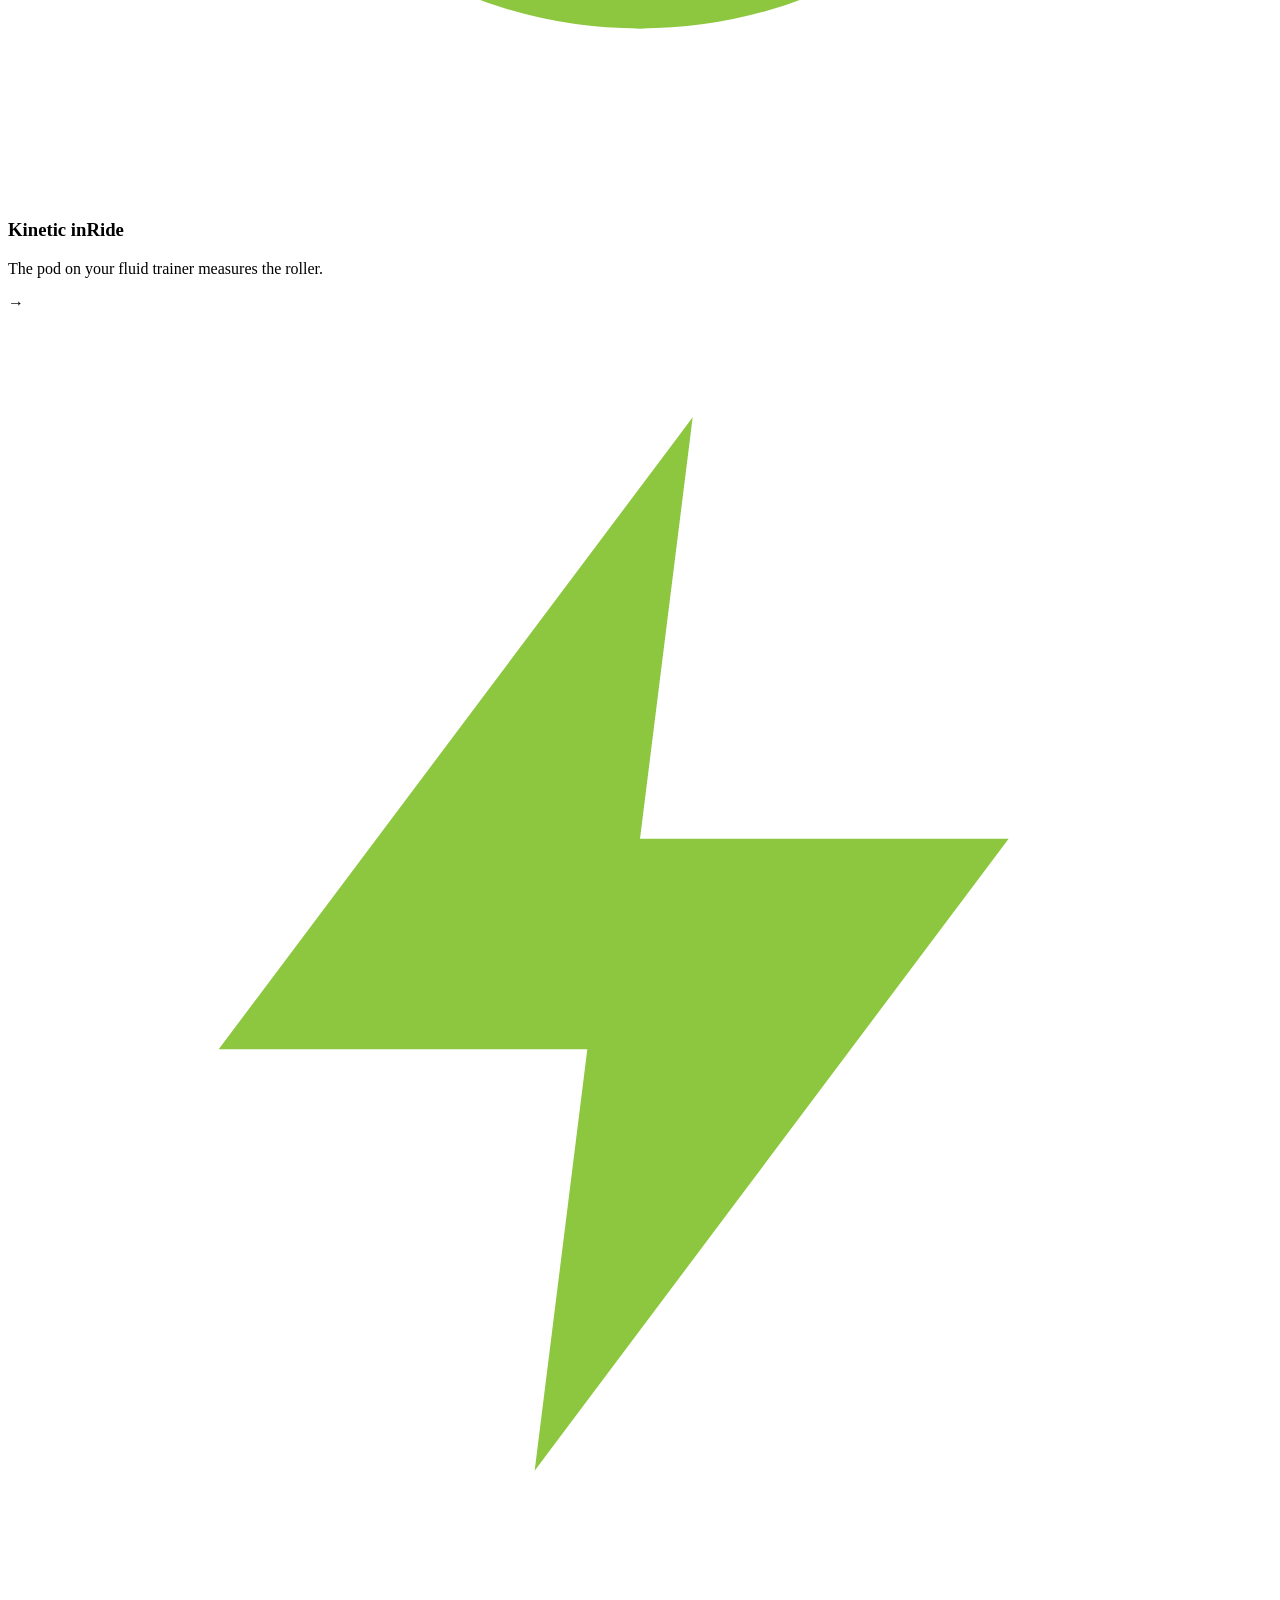
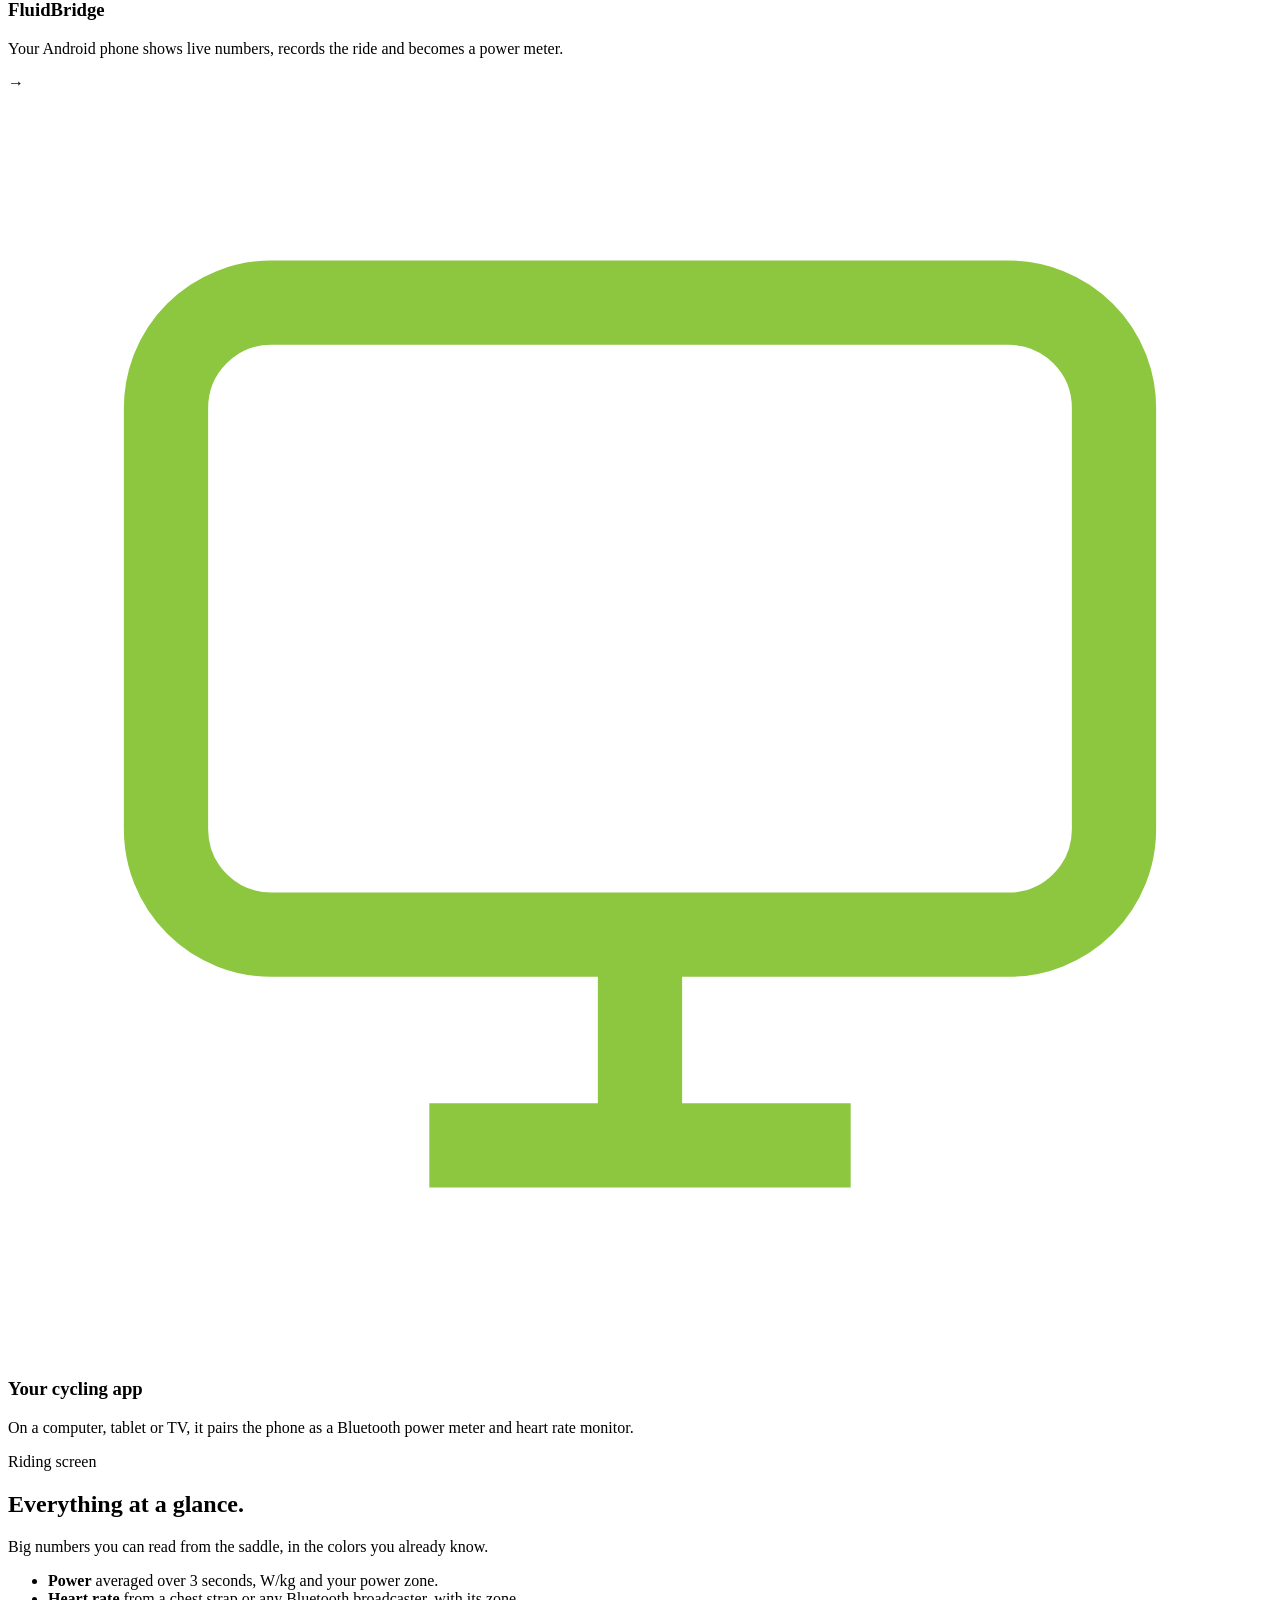
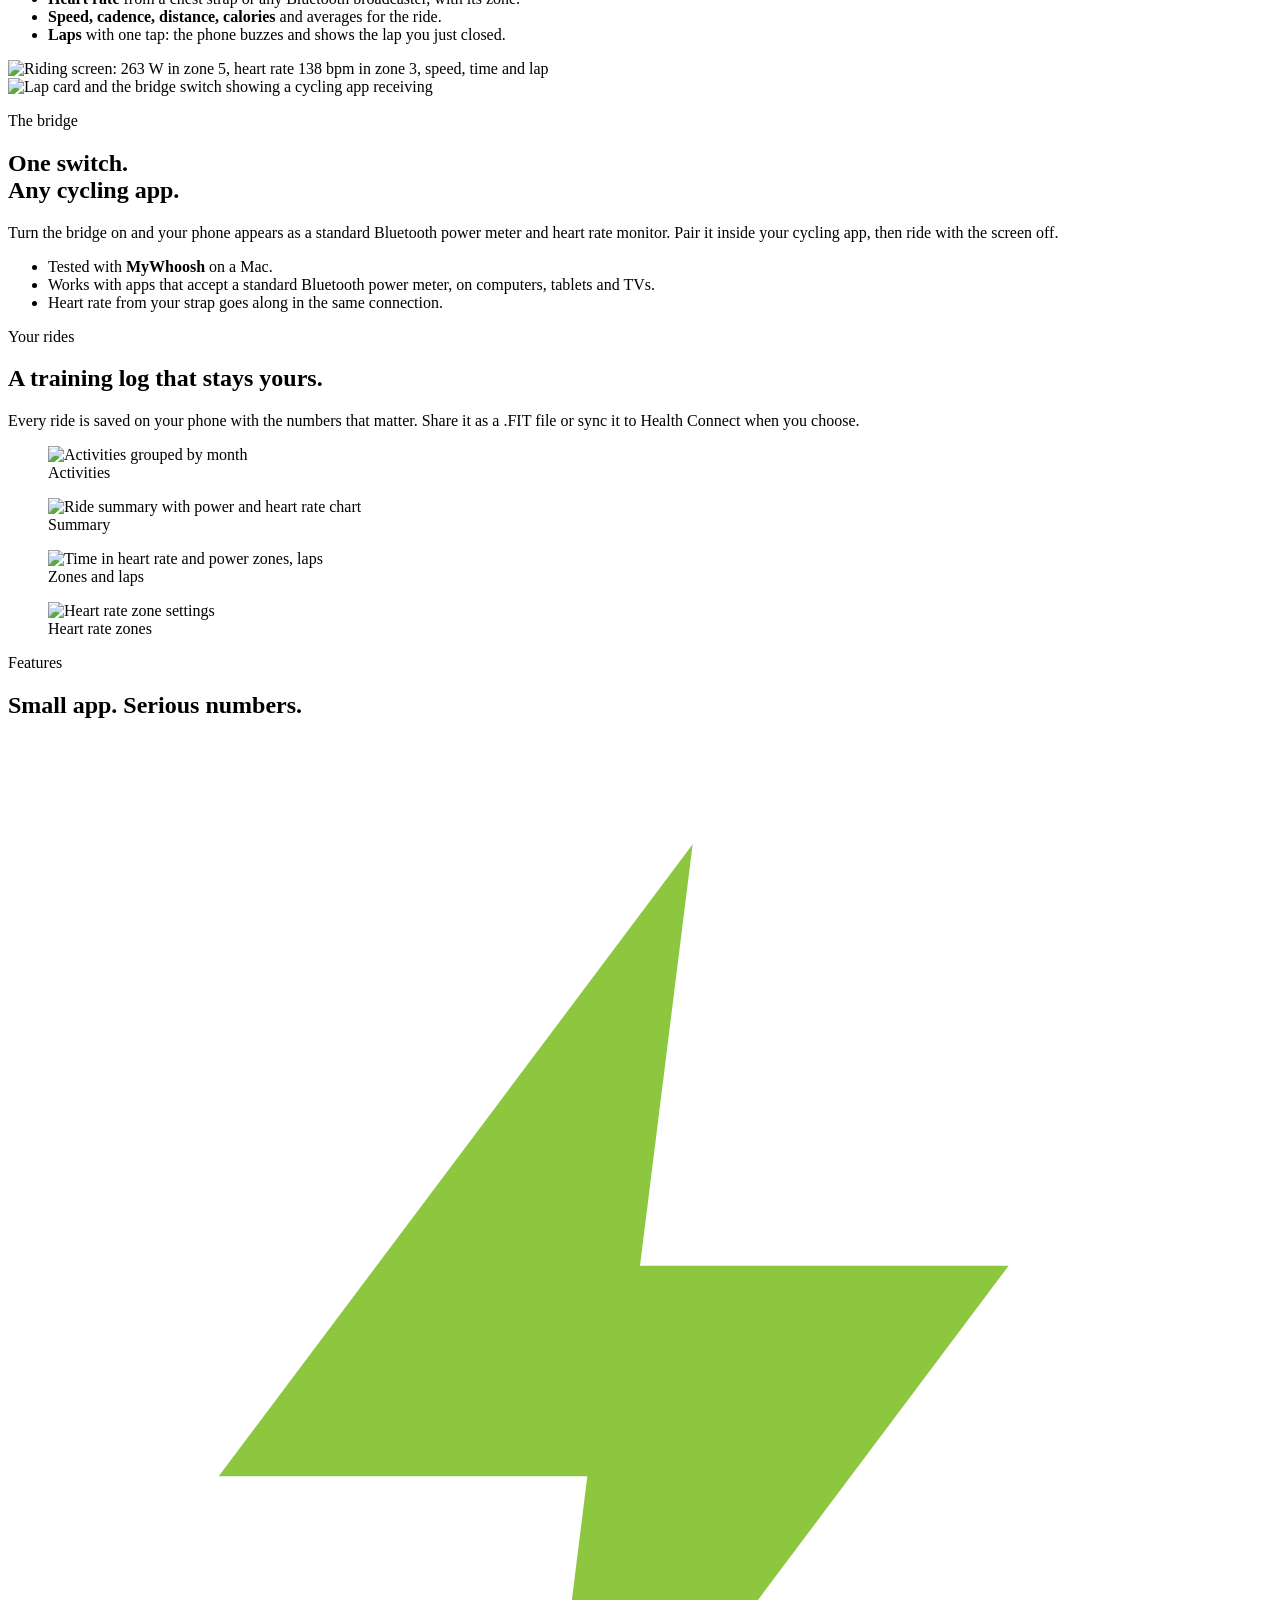
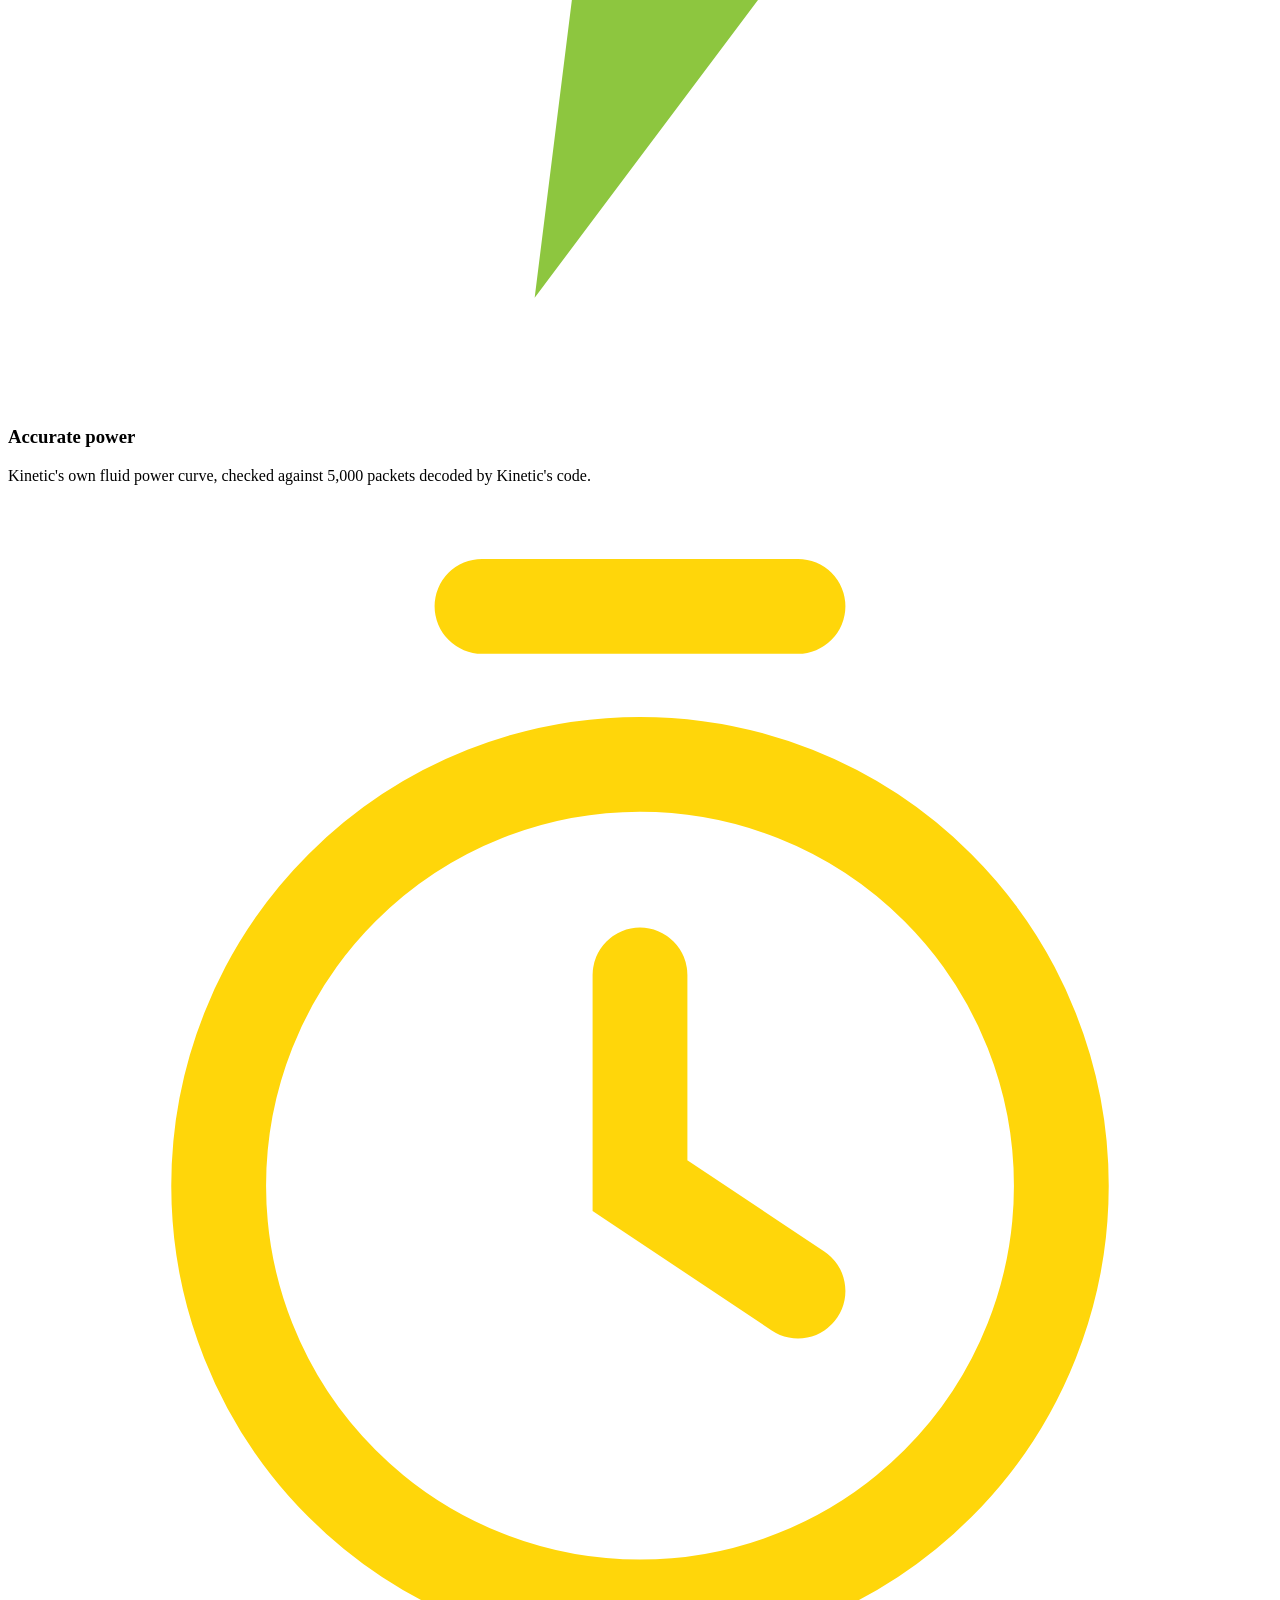
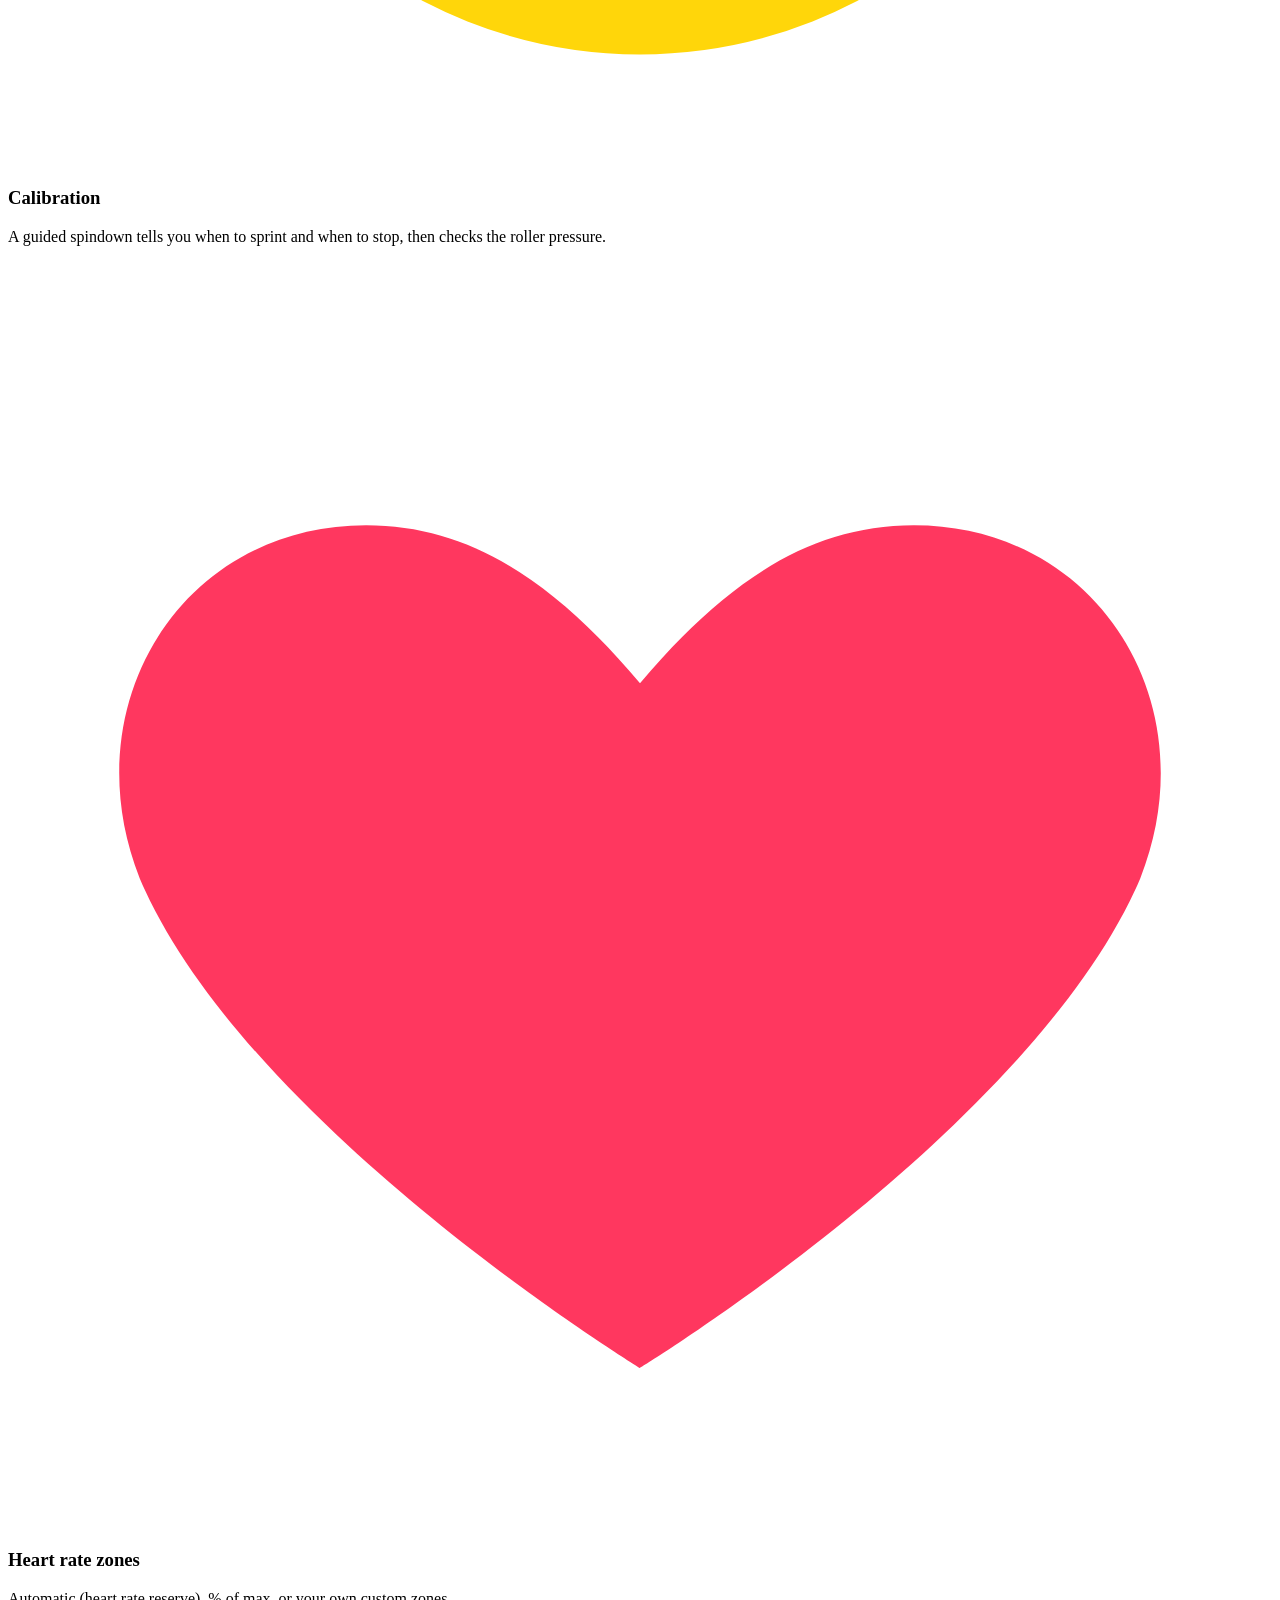
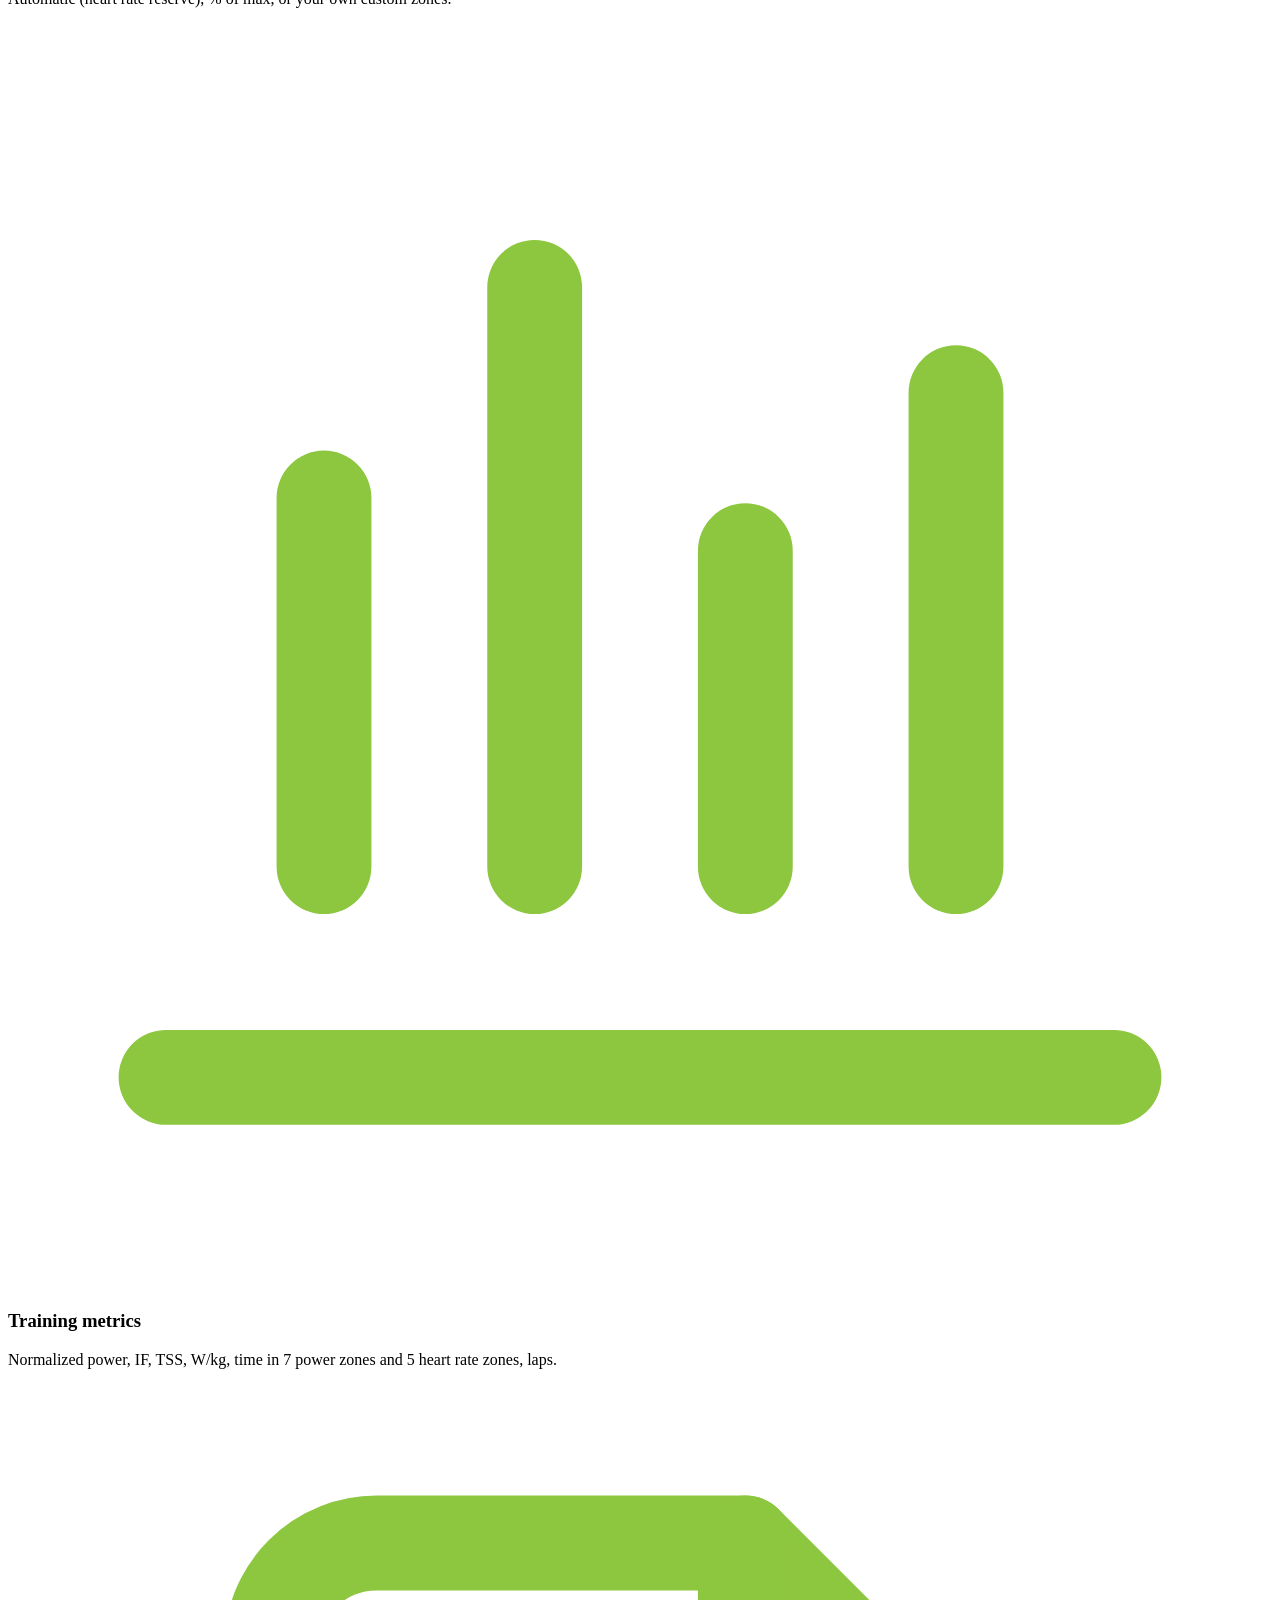
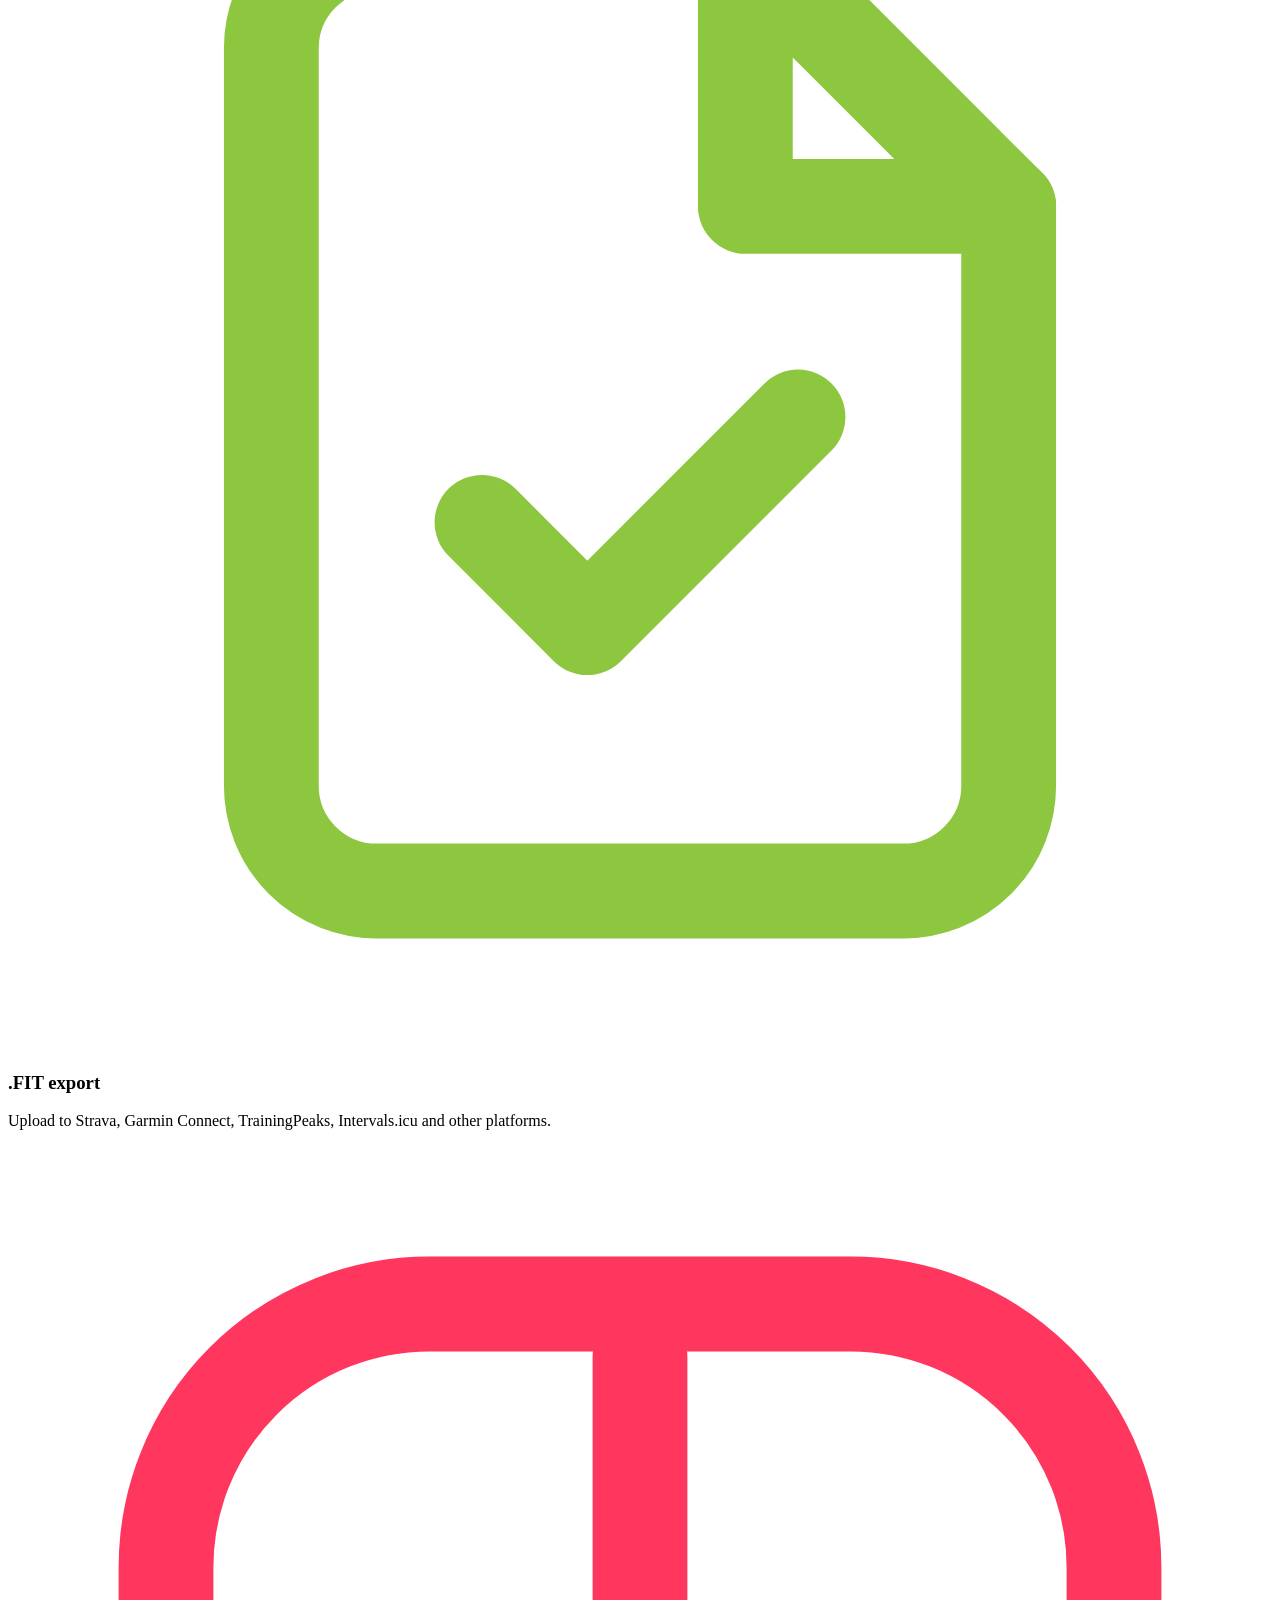
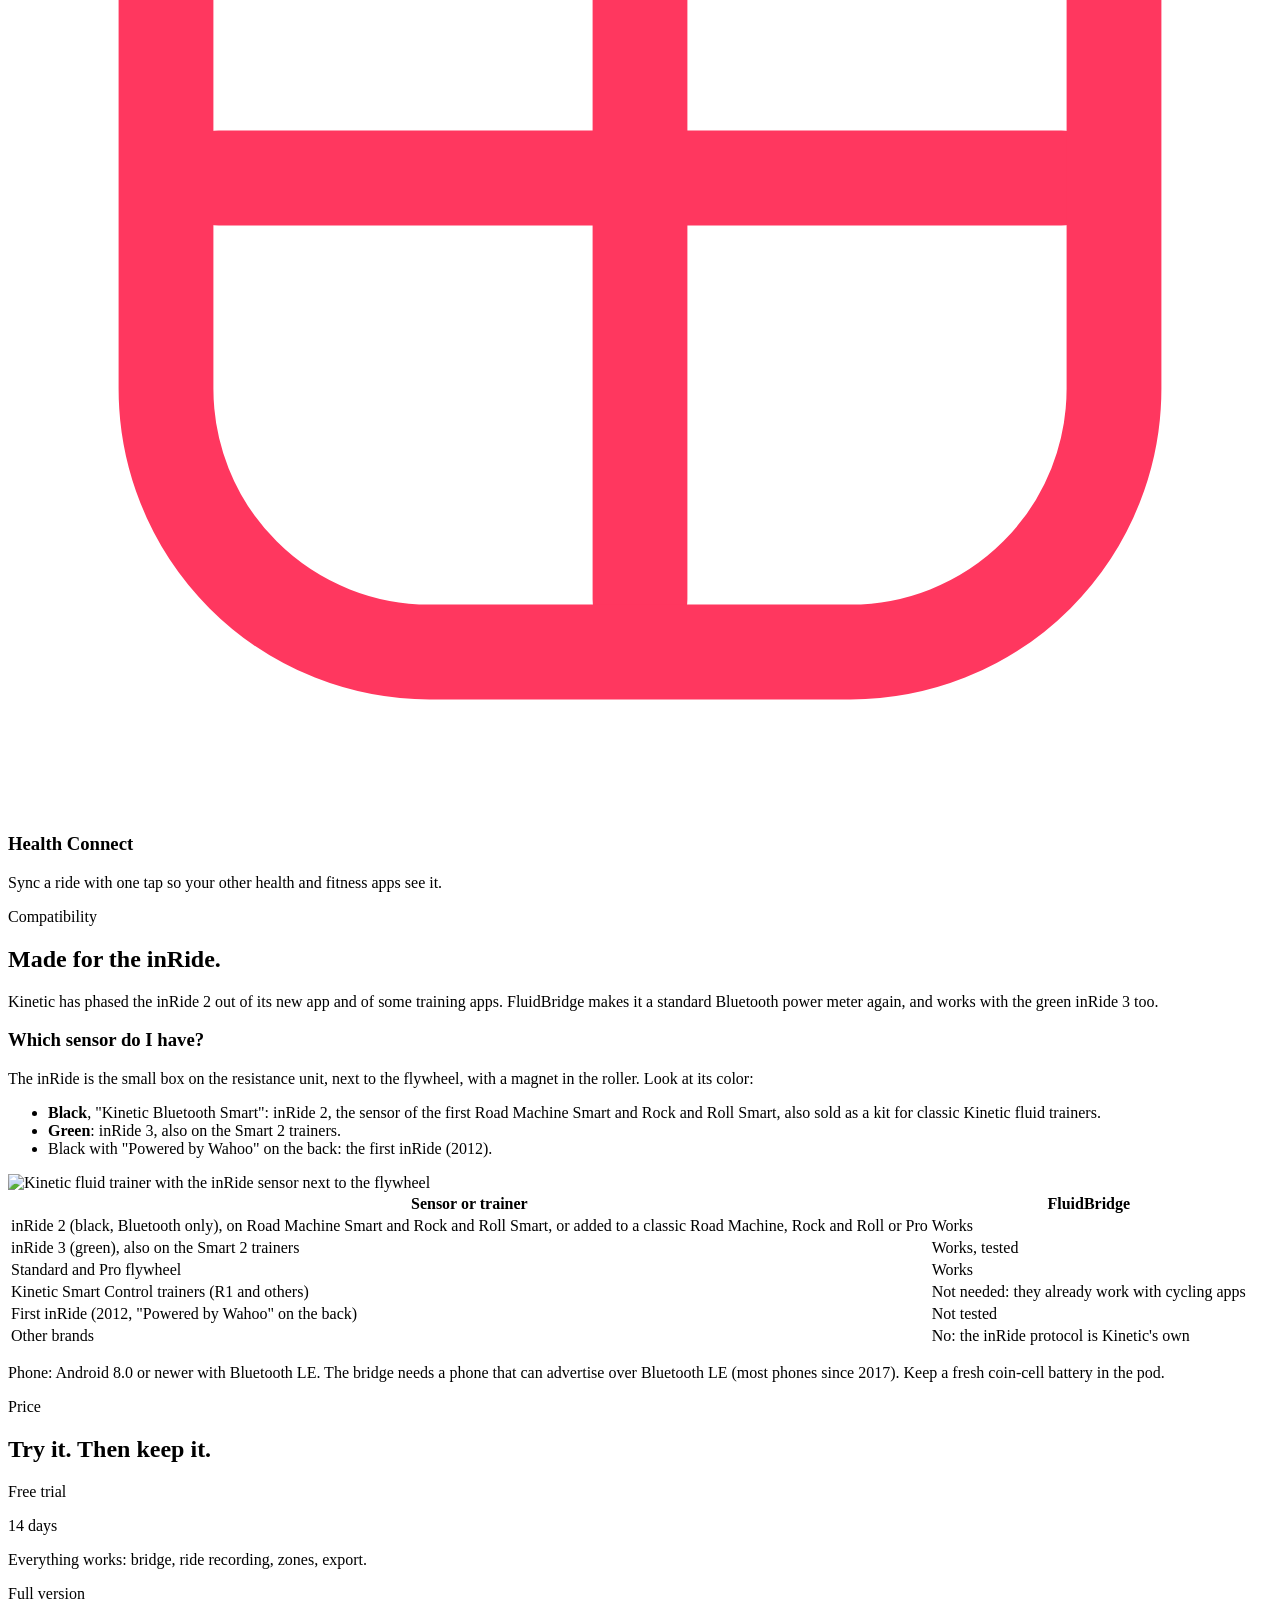
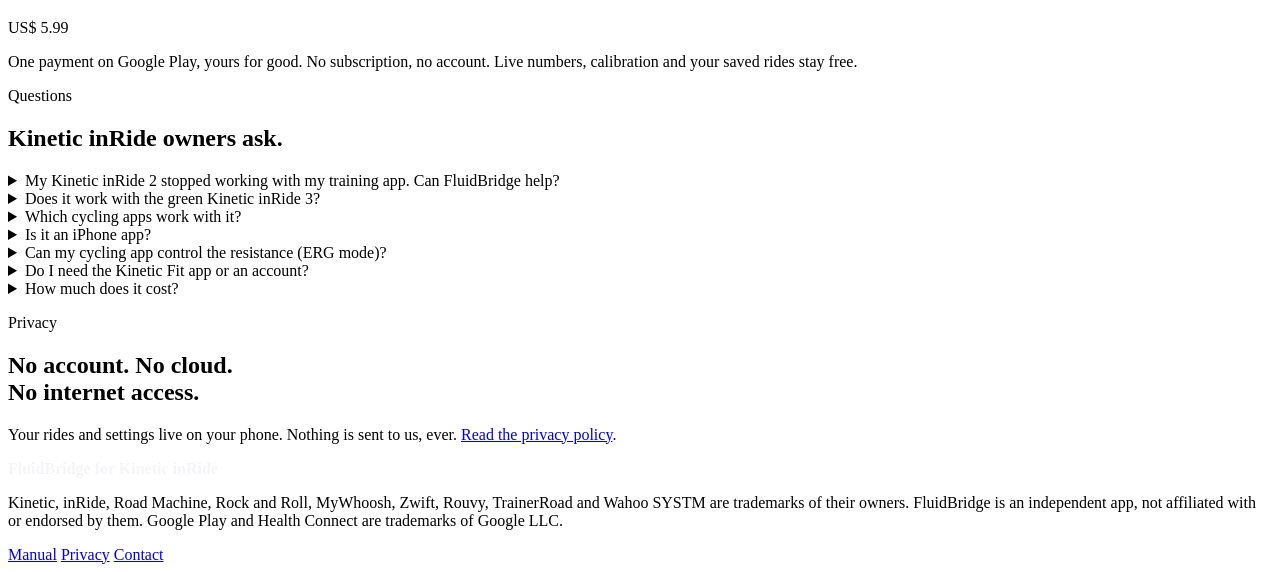
==== commit 74ad9d20: "Site moves to surround.services/fluidbridge: absolute /fluidbridge/ paths, new canonical URLs, app a" ====
--- a/index.html
+++ b/index.html
@@ -5,31 +5,31 @@
 <meta name="viewport" content="width=device-width, initial-scale=1">
 <title>Kinetic inRide to Bluetooth Power Meter for Android | FluidBridge</title>
 <meta name="description" content="Make your Kinetic inRide 2 or inRide 3 work with your cycling app again. FluidBridge turns your Kinetic Road Machine or Rock and Roll fluid trainer into a standard Bluetooth power meter on Android, and records your indoor rides.">
-<link rel="canonical" href="https://andeamorim.github.io/fluidbridge/">
+<link rel="canonical" href="https://www.surround.services/fluidbridge/">
 <meta property="og:type" content="website">
-<meta property="og:url" content="https://andeamorim.github.io/fluidbridge/">
+<meta property="og:url" content="https://www.surround.services/fluidbridge/">
 <meta name="twitter:card" content="summary_large_image">
 <meta property="og:title" content="FluidBridge for Kinetic inRide">
 <meta property="og:description" content="Your Kinetic inRide, a power meter again. Bridge to any cycling app and record your indoor rides.">
-<meta property="og:image" content="https://andeamorim.github.io/fluidbridge/assets/img/og.jpg">
-<script type="application/ld+json">{"@context": "https://schema.org", "@type": "SoftwareApplication", "name": "FluidBridge for Kinetic inRide", "operatingSystem": "Android 8.0+", "applicationCategory": "HealthApplication", "url": "https://andeamorim.github.io/fluidbridge/", "description": "Turns the Kinetic inRide 2 and inRide 3 fluid trainer sensor into a standard Bluetooth power meter and heart rate monitor for cycling apps, and records indoor rides with power zones, heart rate zones and .FIT export.", "image": "https://andeamorim.github.io/fluidbridge/assets/img/og.jpg", "screenshot": ["https://andeamorim.github.io/fluidbridge/assets/img/1-ride.jpg", "https://andeamorim.github.io/fluidbridge/assets/img/4-summary.jpg"], "offers": {"@type": "Offer", "price": "5.99", "priceCurrency": "USD", "description": "14-day free trial, then a one-time purchase"}}</script>
+<meta property="og:image" content="https://www.surround.services/fluidbridge/assets/img/og.jpg">
+<script type="application/ld+json">{"@context": "https://schema.org", "@type": "SoftwareApplication", "name": "FluidBridge for Kinetic inRide", "operatingSystem": "Android 8.0+", "applicationCategory": "HealthApplication", "url": "https://www.surround.services/fluidbridge/", "description": "Turns the Kinetic inRide 2 and inRide 3 fluid trainer sensor into a standard Bluetooth power meter and heart rate monitor for cycling apps, and records indoor rides with power zones, heart rate zones and .FIT export.", "image": "https://www.surround.services/fluidbridge/assets/img/og.jpg", "screenshot": ["https://www.surround.services/fluidbridge/assets/img/1-ride.jpg", "https://www.surround.services/fluidbridge/assets/img/4-summary.jpg"], "offers": {"@type": "Offer", "price": "5.99", "priceCurrency": "USD", "description": "14-day free trial, then a one-time purchase"}}</script>
 <script type="application/ld+json">{"@context": "https://schema.org", "@type": "FAQPage", "mainEntity": [{"@type": "Question", "name": "My Kinetic inRide 2 stopped working with my training app. Can FluidBridge help?", "acceptedAnswer": {"@type": "Answer", "text": "Yes. Kinetic has phased the inRide 2 out of its new app and of some third-party training apps. FluidBridge reads the inRide with Kinetic's own protocol and re-broadcasts your power, cadence and heart rate as a standard Bluetooth power meter and heart rate monitor, which cycling apps pair like any other sensor."}}, {"@type": "Question", "name": "Does it work with the green Kinetic inRide 3?", "acceptedAnswer": {"@type": "Answer", "text": "Yes, tested on a green inRide 3 on a Kinetic fluid trainer. It also works with the black inRide 2, the sensor of the first-generation Road Machine Smart and Rock and Roll Smart and of the inRide kit for classic Road Machine, Rock and Roll and Pro trainers."}}, {"@type": "Question", "name": "Which cycling apps work with it?", "acceptedAnswer": {"@type": "Answer", "text": "Any app that pairs a standard Bluetooth power meter (Cycling Power), on a computer, tablet, phone or TV, for example Zwift, MyWhoosh, Rouvy, TrainerRoad or Wahoo SYSTM. Tested with MyWhoosh on a Mac."}}, {"@type": "Question", "name": "Is it an iPhone app?", "acceptedAnswer": {"@type": "Answer", "text": "FluidBridge is an Android app (Android 8.0 or newer). Your cycling app can run on anything: Mac, Windows, iPad, iPhone, Apple TV or Android."}}, {"@type": "Question", "name": "Can my cycling app control the resistance (ERG mode)?", "acceptedAnswer": {"@type": "Answer", "text": "No. A fluid trainer cannot change its resistance, so FluidBridge is a power meter, not a smart trainer. Your cycling app shows your power and computes your virtual speed from it."}}, {"@type": "Question", "name": "Do I need the Kinetic Fit app or an account?", "acceptedAnswer": {"@type": "Answer", "text": "No. FluidBridge works on its own, with no account and no internet access. Close Kinetic Fit while you ride: the inRide talks to one app at a time."}}, {"@type": "Question", "name": "How much does it cost?", "acceptedAnswer": {"@type": "Answer", "text": "Everything is free for 14 days. Then a one-time purchase of US$ 5.99 on Google Play keeps the bridge and ride recording. No subscription."}}]}</script>
 <meta name="theme-color" content="#000000">
-<link rel="icon" href="assets/img/favicon.png">
-<link rel="apple-touch-icon" href="assets/img/icon-180.png">
-<link rel="stylesheet" href="assets/style.css">
+<link rel="icon" href="/fluidbridge/assets/img/favicon.png">
+<link rel="apple-touch-icon" href="/fluidbridge/assets/img/icon-180.png">
+<link rel="stylesheet" href="/fluidbridge/assets/style.css">
 </head>
 <body>
 
 <header class="nav">
   <div class="wrap">
-    <a class="brand" href="./"><img src="assets/img/icon-180.png" alt="">FluidBridge</a>
+    <a class="brand" href="/fluidbridge/"><img src="/fluidbridge/assets/img/icon-180.png" alt="">FluidBridge</a>
     <nav class="links">
       <a class="wide" href="#how">How it works</a>
       <a class="wide" href="#compatibility">Compatibility</a>
       <a class="wide" href="#faq">FAQ</a>
-      <a href="manual.html">Manual</a>
-      <a href="privacy.html">Privacy</a>
+      <a href="/fluidbridge/manual.html">Manual</a>
+      <a href="/fluidbridge/privacy.html">Privacy</a>
     </nav>
   </div>
 </header>
@@ -38,7 +38,7 @@
   <section class="hero center">
     <div class="wrap">
       <div class="appname">
-        <img src="assets/img/icon-256.png" alt="FluidBridge app icon" width="112" height="112">
+        <img src="/fluidbridge/assets/img/icon-256.png" alt="FluidBridge app icon" width="112" height="112">
         <p class="appname-title">FluidBridge</p>
         <p class="appname-sub">for Kinetic inRide · Android</p>
       </div>
@@ -47,13 +47,13 @@
         power meter for your cycling app. Ride with power, heart rate and zones, and keep every ride on your phone.</p>
       <div class="actions">
         <a class="btn btn-green" aria-disabled="true">Coming soon on Google Play</a>
-        <a class="btn btn-ghost" href="manual.html">Read the manual</a>
+        <a class="btn btn-ghost" href="/fluidbridge/manual.html">Read the manual</a>
       </div>
       <p class="note">Free for 14 days. Then a one-time US$ 5.99. No subscription.</p>
       <div class="phones" aria-hidden="true">
-        <div class="phone"><img src="assets/img/3-activities.jpg" alt=""></div>
-        <div class="phone"><img src="assets/img/1-ride.jpg" alt=""></div>
-        <div class="phone"><img src="assets/img/4-summary.jpg" alt=""></div>
+        <div class="phone"><img src="/fluidbridge/assets/img/3-activities.jpg" alt=""></div>
+        <div class="phone"><img src="/fluidbridge/assets/img/1-ride.jpg" alt=""></div>
+        <div class="phone"><img src="/fluidbridge/assets/img/4-summary.jpg" alt=""></div>
       </div>
     </div>
   </section>
@@ -99,13 +99,13 @@
           <li><strong class="yellow">Laps</strong> with one tap: the phone buzzes and shows the lap you just closed.</li>
         </ul>
       </div>
-      <div class="phone"><img src="assets/img/1-ride.jpg" alt="Riding screen: 263 W in zone 5, heart rate 138 bpm in zone 3, speed, time and lap"></div>
+      <div class="phone"><img src="/fluidbridge/assets/img/1-ride.jpg" alt="Riding screen: 263 W in zone 5, heart rate 138 bpm in zone 3, speed, time and lap"></div>
     </div>
   </section>
 
   <section>
     <div class="wrap split reverse">
-      <div class="phone"><img src="assets/img/2-lap-bridge.jpg" alt="Lap card and the bridge switch showing a cycling app receiving"></div>
+      <div class="phone"><img src="/fluidbridge/assets/img/2-lap-bridge.jpg" alt="Lap card and the bridge switch showing a cycling app receiving"></div>
       <div>
         <p class="eyebrow">The bridge</p>
         <h2 class="headline">One switch.<br>Any cycling app.</h2>
@@ -127,10 +127,10 @@
       <p class="lead">Every ride is saved on your phone with the numbers that matter. Share it as a .FIT file or sync it
         to Health Connect when you choose.</p>
       <div class="gallery">
-        <figure><div class="phone small"><img src="assets/img/3-activities.jpg" alt="Activities grouped by month"></div><figcaption>Activities</figcaption></figure>
-        <figure><div class="phone small"><img src="assets/img/4-summary.jpg" alt="Ride summary with power and heart rate chart"></div><figcaption>Summary</figcaption></figure>
-        <figure><div class="phone small"><img src="assets/img/5-zones.jpg" alt="Time in heart rate and power zones, laps"></div><figcaption>Zones and laps</figcaption></figure>
-        <figure><div class="phone small"><img src="assets/img/zones.jpg" alt="Heart rate zone settings"></div><figcaption>Heart rate zones</figcaption></figure>
+        <figure><div class="phone small"><img src="/fluidbridge/assets/img/3-activities.jpg" alt="Activities grouped by month"></div><figcaption>Activities</figcaption></figure>
+        <figure><div class="phone small"><img src="/fluidbridge/assets/img/4-summary.jpg" alt="Ride summary with power and heart rate chart"></div><figcaption>Summary</figcaption></figure>
+        <figure><div class="phone small"><img src="/fluidbridge/assets/img/5-zones.jpg" alt="Time in heart rate and power zones, laps"></div><figcaption>Zones and laps</figcaption></figure>
+        <figure><div class="phone small"><img src="/fluidbridge/assets/img/zones.jpg" alt="Heart rate zone settings"></div><figcaption>Heart rate zones</figcaption></figure>
       </div>
     </div>
   </section>
@@ -196,7 +196,7 @@
             <li>Black with "Powered by Wahoo" on the back: the first inRide (2012).</li>
           </ul>
         </div>
-        <img class="illustration" src="assets/img/trainer.svg" alt="Kinetic fluid trainer with the inRide sensor next to the flywheel" width="560" height="364">
+        <img class="illustration" src="/fluidbridge/assets/img/trainer.svg" alt="Kinetic fluid trainer with the inRide sensor next to the flywheel" width="560" height="364">
       </div>
       <div class="table-card">
         <table>
@@ -280,7 +280,7 @@
       <p class="eyebrow">Privacy</p>
       <h2 class="headline">No account. No cloud.<br>No internet access.</h2>
       <p class="lead">Your rides and settings live on your phone. Nothing is sent to us, ever.
-        <a href="privacy.html">Read the privacy policy</a>.</p>
+        <a href="/fluidbridge/privacy.html">Read the privacy policy</a>.</p>
     </div>
   </section>
 </main>
@@ -293,8 +293,8 @@
         with or endorsed by them. Google Play and Health Connect are trademarks of Google LLC.</p>
     </div>
     <nav>
-      <a href="manual.html">Manual</a>
-      <a href="privacy.html">Privacy</a>
+      <a href="/fluidbridge/manual.html">Manual</a>
+      <a href="/fluidbridge/privacy.html">Privacy</a>
       <a href="mailto:appssurround@gmail.com">Contact</a>
     </nav>
   </div>
